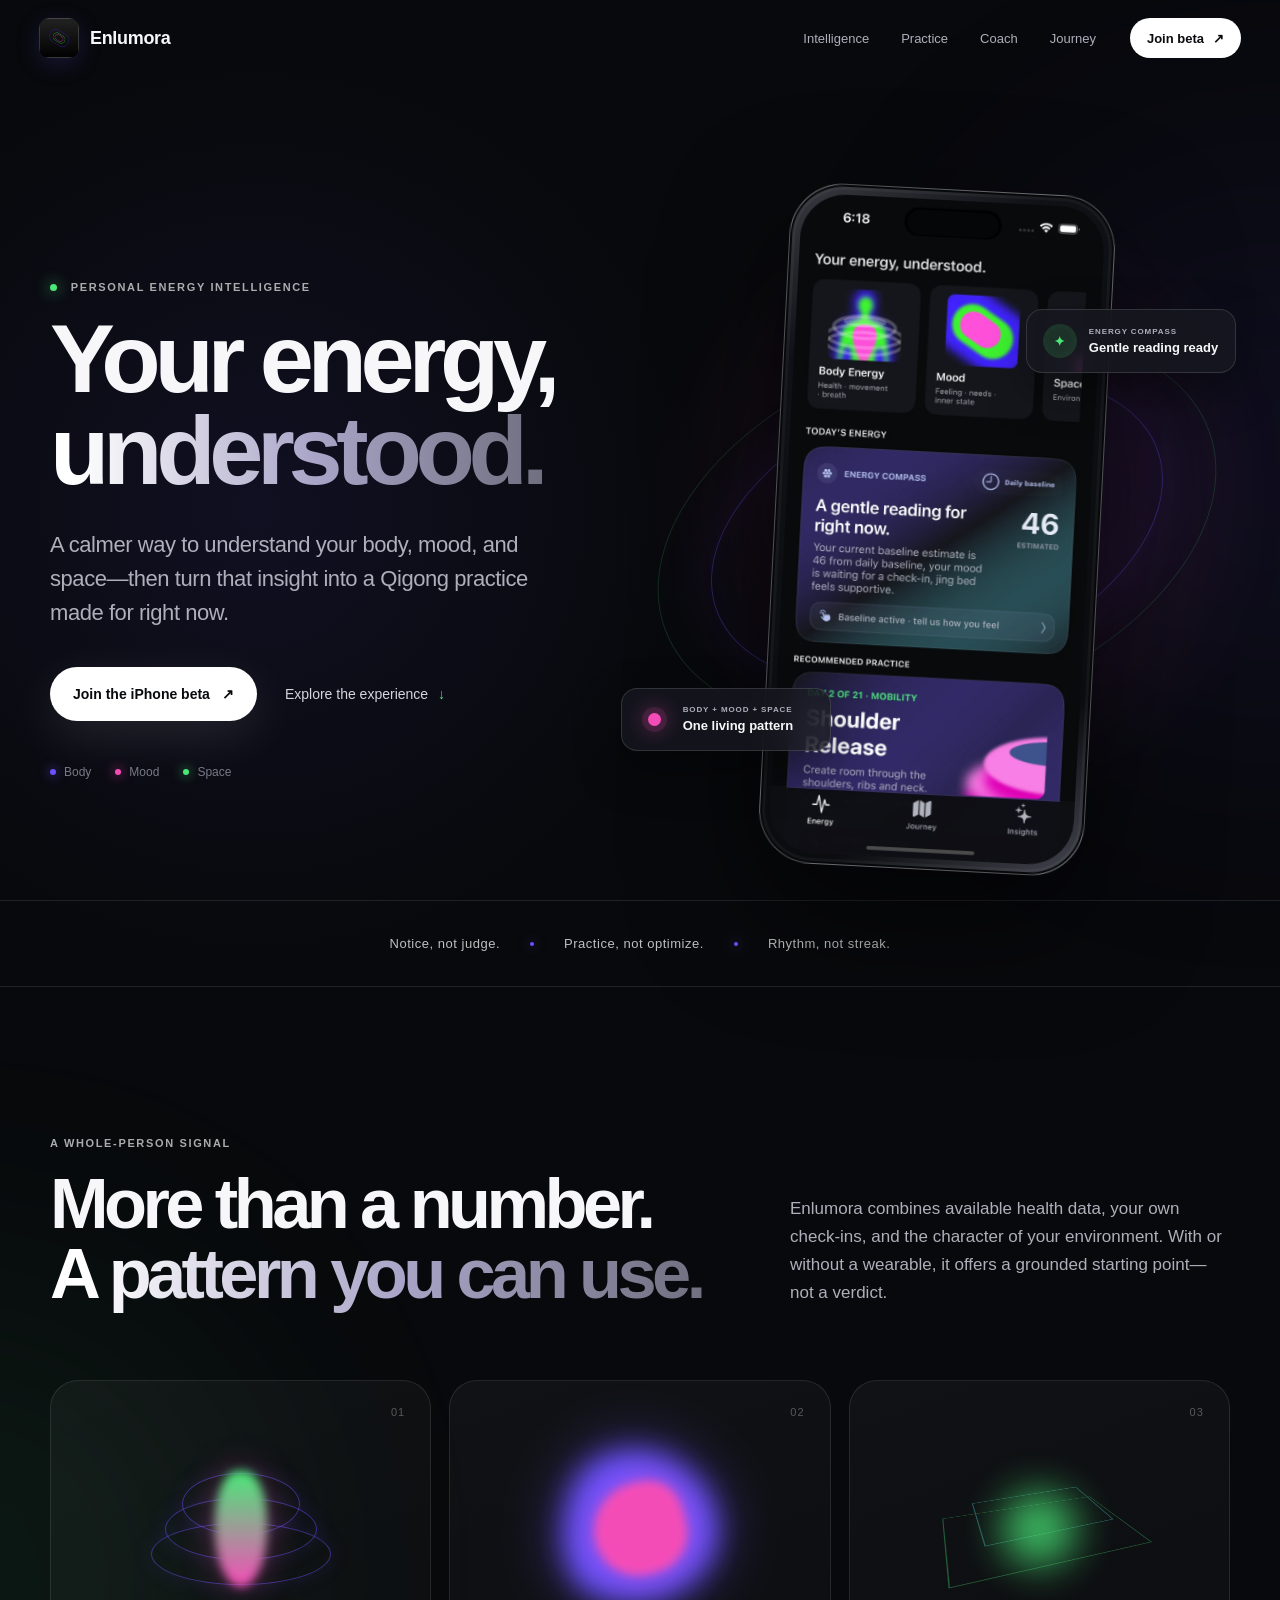
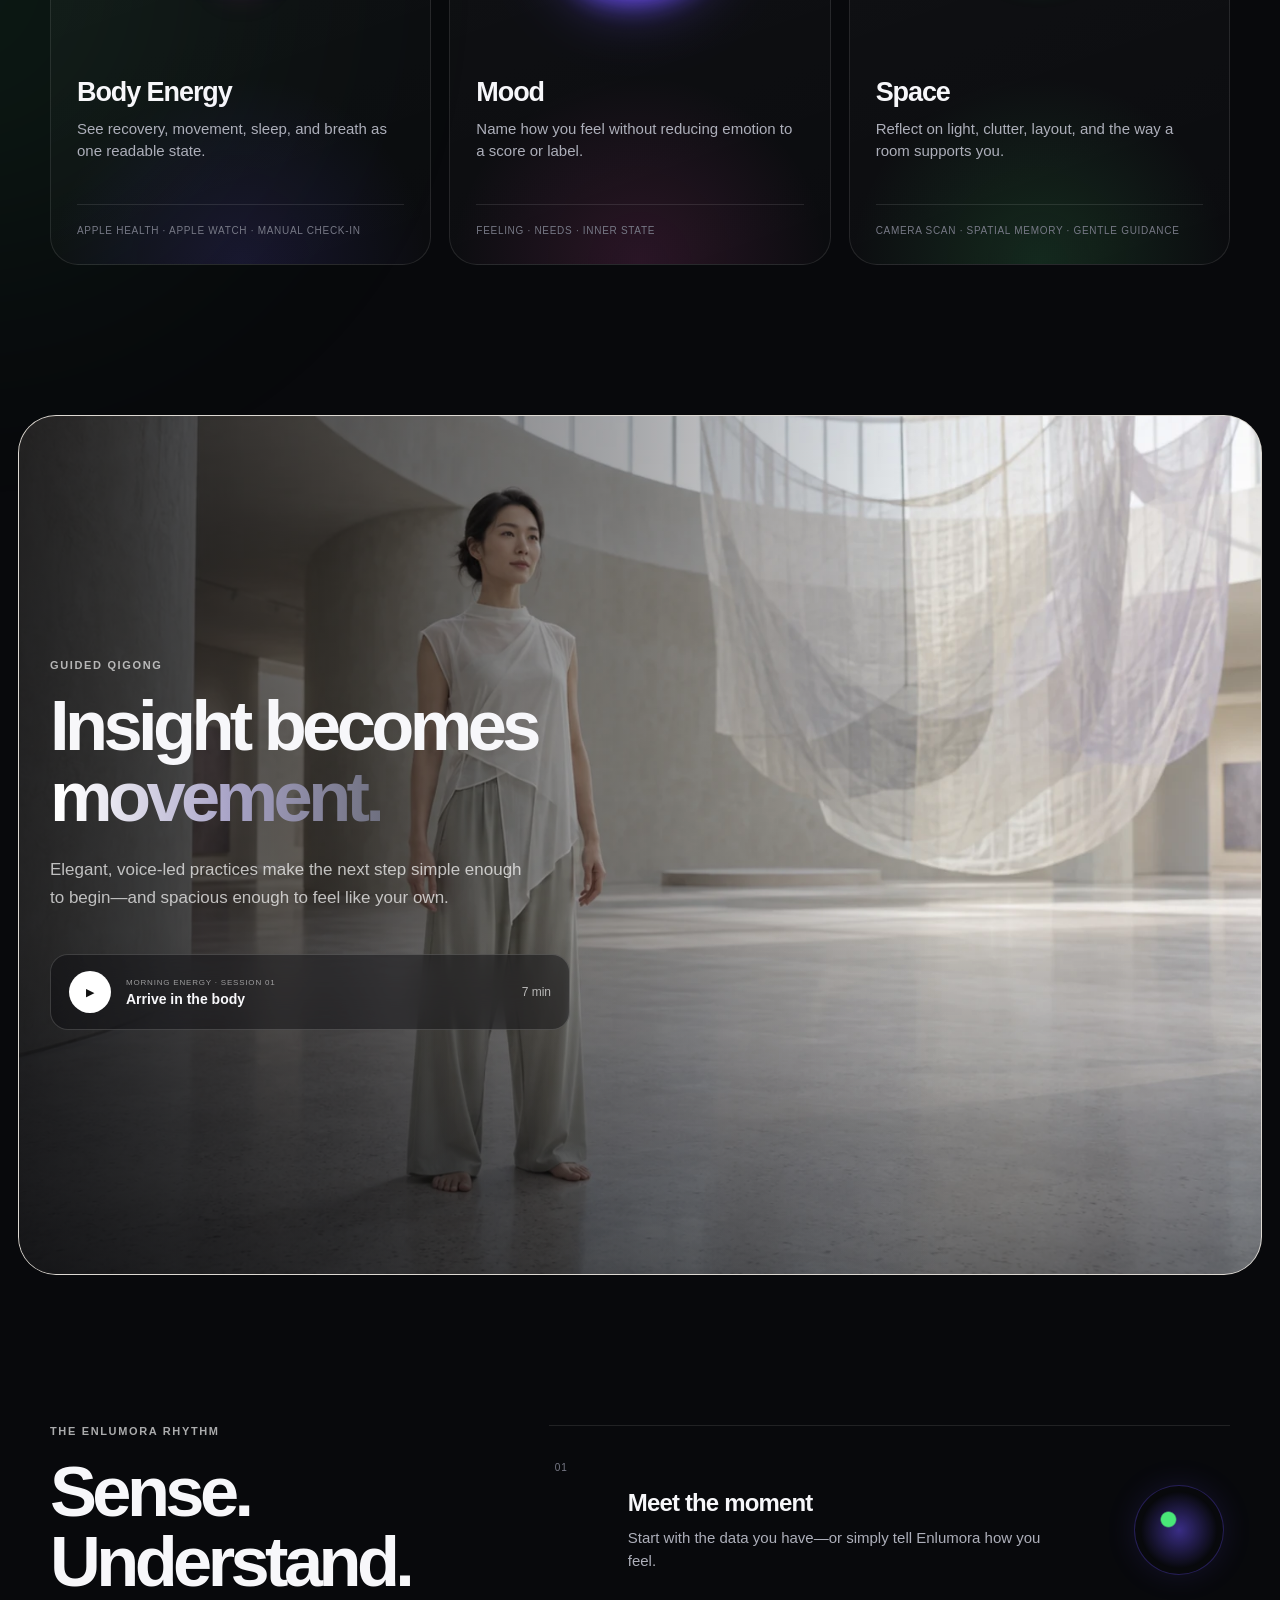
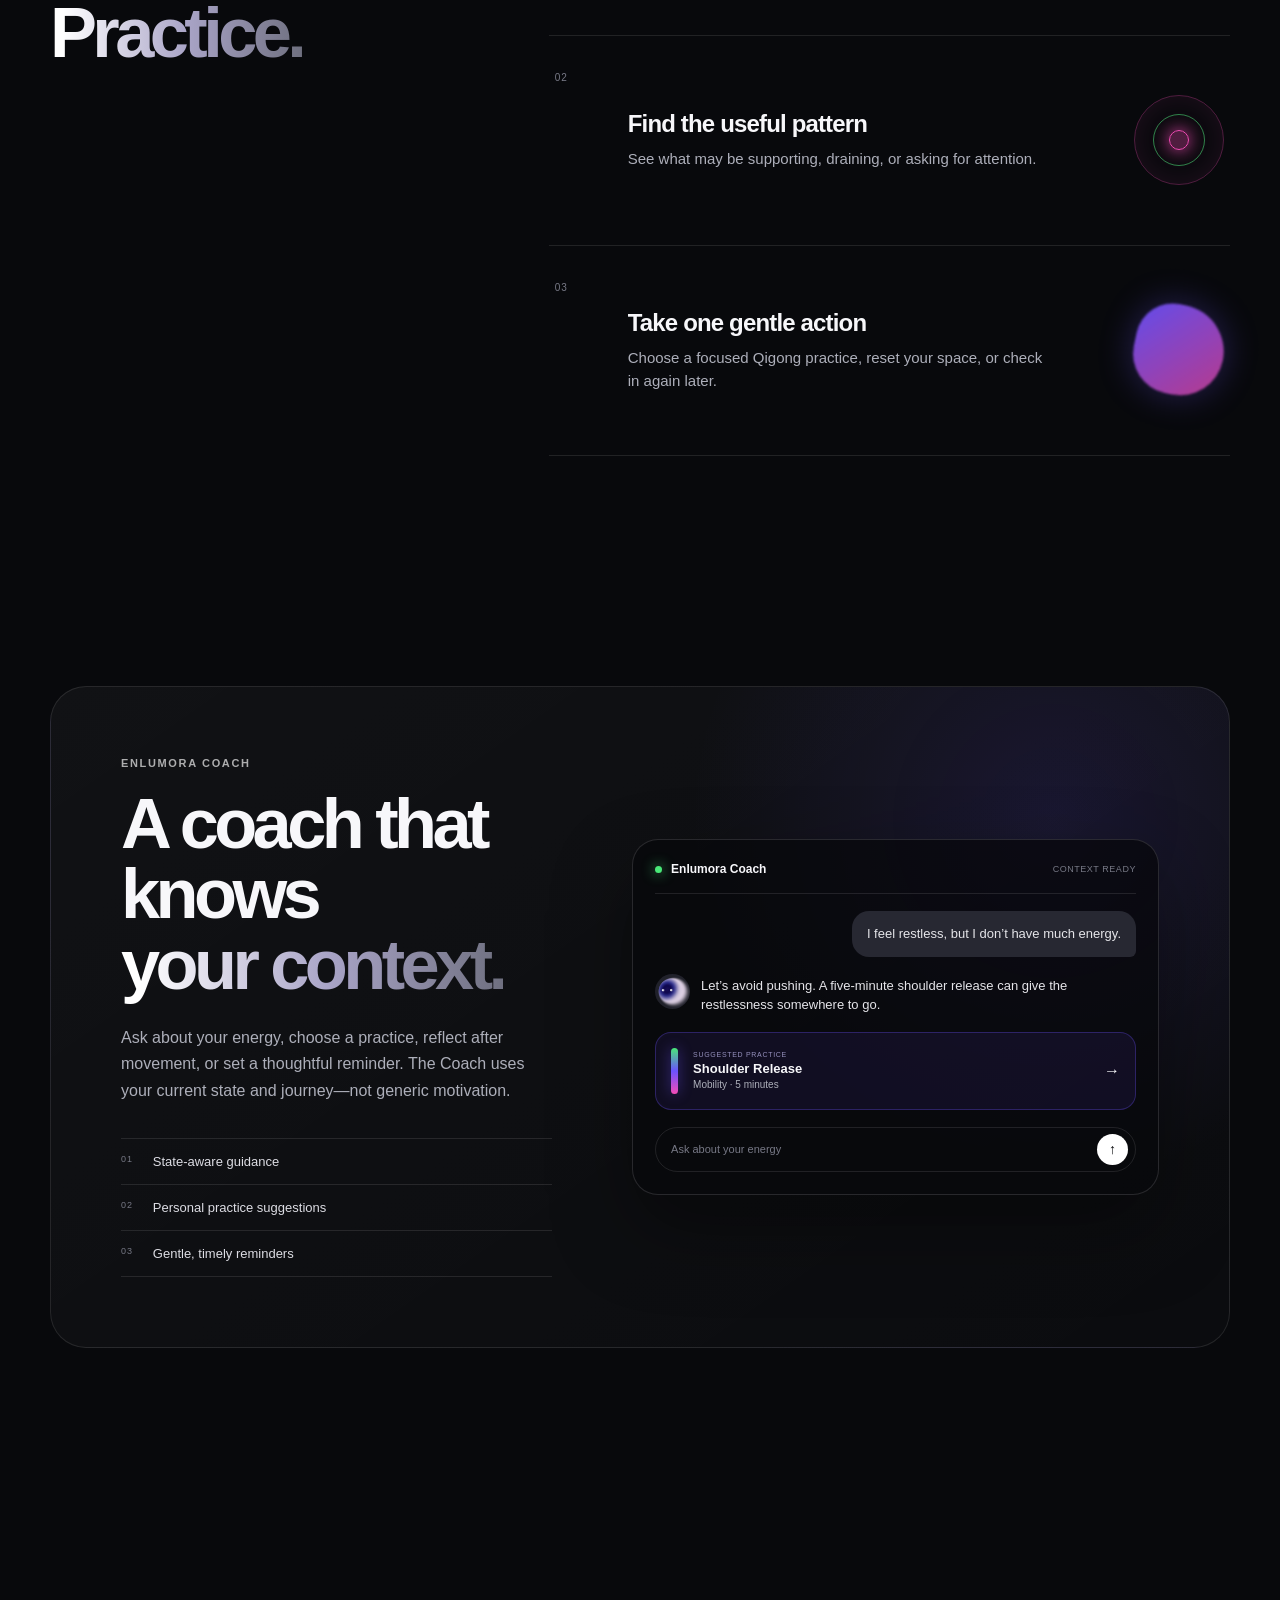
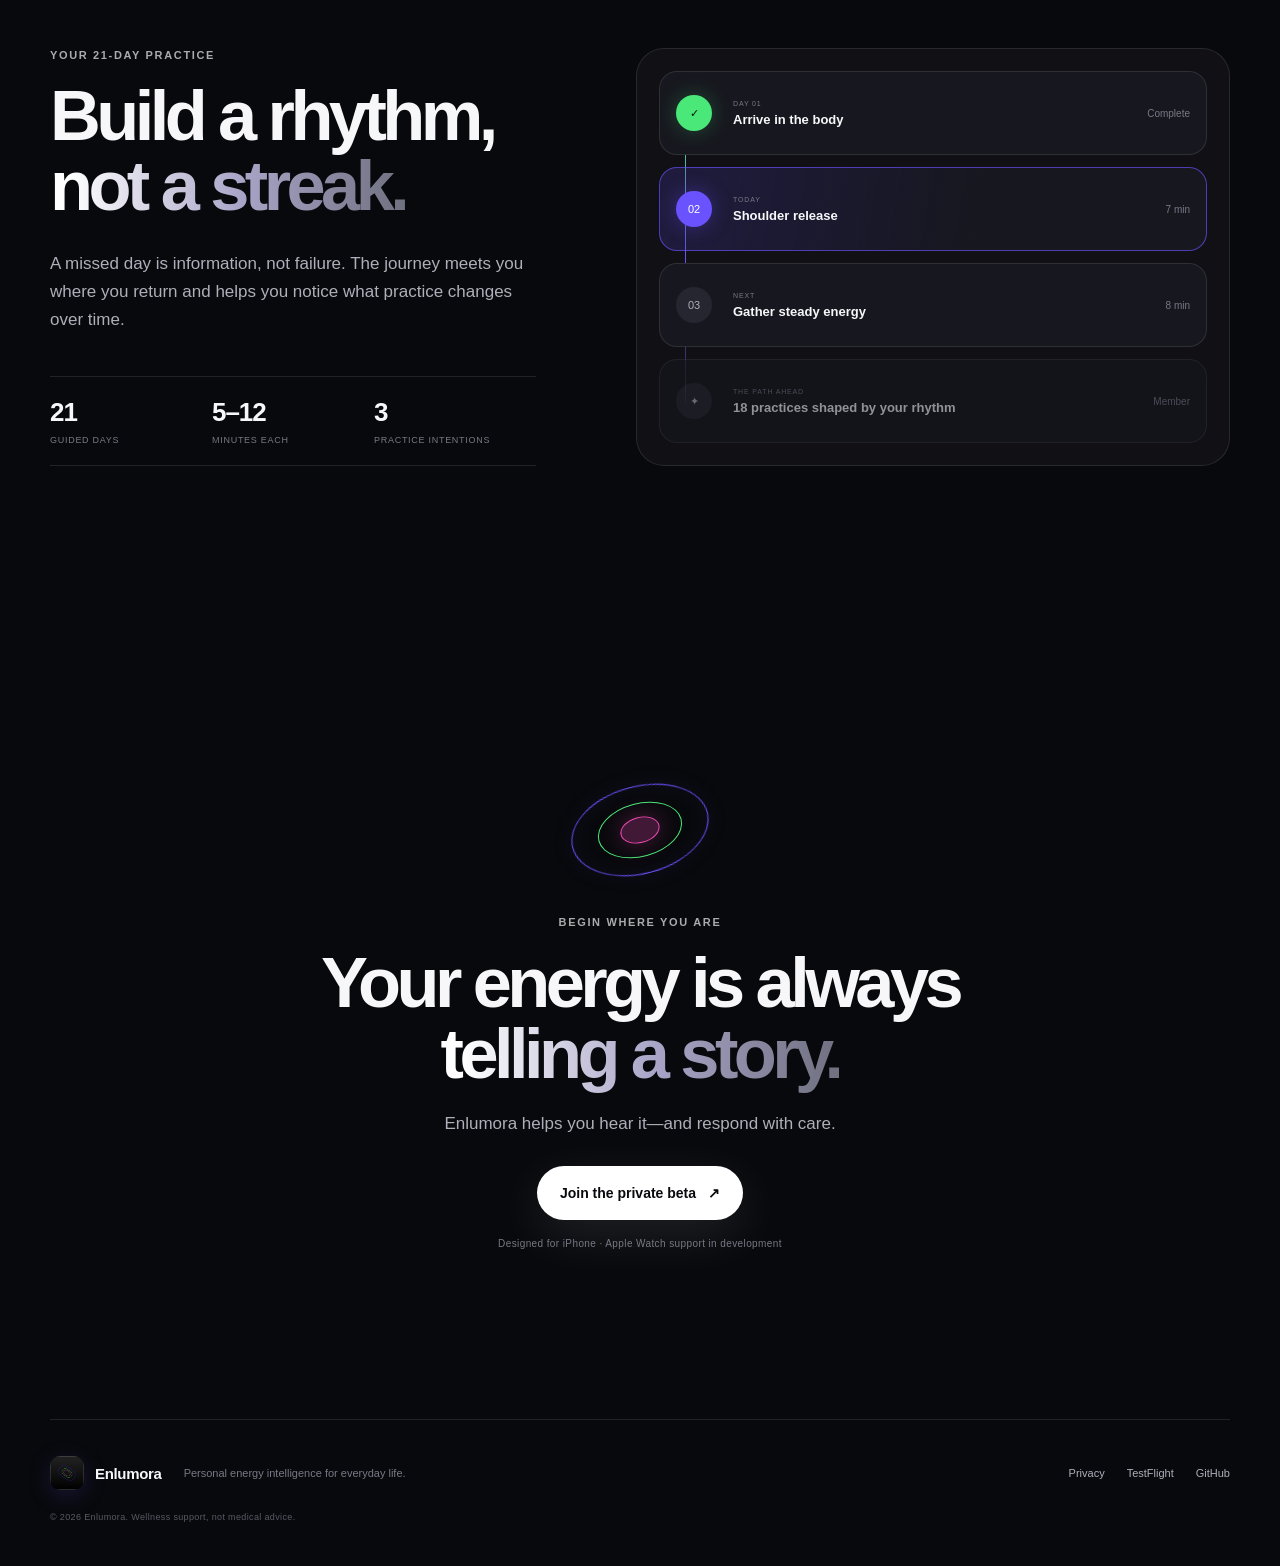
==== index.html @ c50a44a4 "Launch Enlumora product website" ====
<!doctype html>
<html lang="en">
<head>
  <meta charset="utf-8">
  <meta name="viewport" content="width=device-width, initial-scale=1">
  <title>Enlumora — Your energy, understood.</title>
  <meta name="description" content="Enlumora brings body, mood, space, and Qigong practice into one personal energy intelligence system.">
  <meta name="theme-color" content="#08090c">
  <meta property="og:type" content="website">
  <meta property="og:title" content="Enlumora — Your energy, understood.">
  <meta property="og:description" content="Understand your patterns. Choose a gentle next step. Build a practice that fits your real life.">
  <meta property="og:url" content="https://enlumra.site/">
  <meta property="og:image" content="https://enlumra.site/assets/qigong-morning.webp">
  <meta name="twitter:card" content="summary_large_image">
  <link rel="canonical" href="https://enlumra.site/">
  <link rel="icon" href="assets/app-icon.webp">
  <link rel="stylesheet" href="styles.css">
</head>
<body>
  <div class="page-glow page-glow--violet" aria-hidden="true"></div>
  <div class="page-glow page-glow--green" aria-hidden="true"></div>

  <header class="site-header" data-header>
    <a class="brand" href="#top" aria-label="Enlumora home">
      <img src="assets/app-icon.webp" alt="" width="40" height="40">
      <span>Enlumora</span>
    </a>
    <nav class="desktop-nav" aria-label="Main navigation">
      <a href="#intelligence">Intelligence</a>
      <a href="#practice">Practice</a>
      <a href="#coach">Coach</a>
      <a href="#journey">Journey</a>
    </nav>
    <a class="nav-cta" href="https://testflight.apple.com/join/pq1HumvR" target="_blank" rel="noreferrer">Join beta <span>↗</span></a>
    <button class="menu-button" type="button" aria-label="Open menu" aria-expanded="false" data-menu-button>
      <span></span><span></span>
    </button>
    <div class="mobile-menu" data-mobile-menu>
      <a href="#intelligence">Intelligence</a>
      <a href="#practice">Practice</a>
      <a href="#coach">Coach</a>
      <a href="#journey">Journey</a>
      <a href="https://testflight.apple.com/join/pq1HumvR" target="_blank" rel="noreferrer">Join the beta ↗</a>
    </div>
  </header>

  <main id="top">
    <section class="hero shell">
      <div class="hero-copy reveal">
        <p class="eyebrow"><span class="eyebrow-dot"></span> Personal energy intelligence</p>
        <h1>Your energy,<br><span>understood.</span></h1>
        <p class="hero-lede">A calmer way to understand your body, mood, and space—then turn that insight into a Qigong practice made for right now.</p>
        <div class="hero-actions">
          <a class="button button--primary" href="https://testflight.apple.com/join/pq1HumvR" target="_blank" rel="noreferrer">Join the iPhone beta <span>↗</span></a>
          <a class="text-link" href="#intelligence">Explore the experience <span>↓</span></a>
        </div>
        <div class="signal-row" aria-label="Three energy signals">
          <span><i class="signal-dot signal-dot--purple"></i>Body</span>
          <span><i class="signal-dot signal-dot--pink"></i>Mood</span>
          <span><i class="signal-dot signal-dot--green"></i>Space</span>
        </div>
      </div>

      <div class="hero-visual reveal reveal--delay" aria-label="Enlumora app preview">
        <div class="energy-orbit energy-orbit--one"></div>
        <div class="energy-orbit energy-orbit--two"></div>
        <div class="phone">
          <div class="phone-frame">
            <div class="phone-speaker"></div>
            <img src="assets/enlumora-app-home.webp" alt="Enlumora energy home screen" width="720" height="1561">
          </div>
        </div>
        <div class="floating-chip floating-chip--top">
          <span class="chip-icon">✦</span>
          <span><small>ENERGY COMPASS</small>Gentle reading ready</span>
        </div>
        <div class="floating-chip floating-chip--bottom">
          <span class="chip-pulse"></span>
          <span><small>BODY + MOOD + SPACE</small>One living pattern</span>
        </div>
      </div>
    </section>

    <section class="principle-strip" aria-label="Enlumora principle">
      <p>Notice, not judge.</p><i></i><p>Practice, not optimize.</p><i></i><p>Rhythm, not streak.</p>
    </section>

    <section class="section shell" id="intelligence">
      <div class="section-heading reveal">
        <p class="eyebrow">A whole-person signal</p>
        <h2>More than a number.<br><span>A pattern you can use.</span></h2>
        <p>Enlumora combines available health data, your own check-ins, and the character of your environment. With or without a wearable, it offers a grounded starting point—not a verdict.</p>
      </div>

      <div class="signal-grid">
        <article class="signal-card signal-card--purple reveal">
          <div class="signal-art signal-art--body" aria-hidden="true"><i></i><i></i><i></i><b></b></div>
          <div class="card-number">01</div>
          <h3>Body Energy</h3>
          <p>See recovery, movement, sleep, and breath as one readable state.</p>
          <span class="card-meta">Apple Health · Apple Watch · Manual check-in</span>
        </article>
        <article class="signal-card signal-card--pink reveal reveal--delay-small">
          <div class="signal-art signal-art--mood" aria-hidden="true"><i></i><b></b></div>
          <div class="card-number">02</div>
          <h3>Mood</h3>
          <p>Name how you feel without reducing emotion to a score or label.</p>
          <span class="card-meta">Feeling · Needs · Inner state</span>
        </article>
        <article class="signal-card signal-card--green reveal reveal--delay">
          <div class="signal-art signal-art--space" aria-hidden="true"><i></i><i></i><b></b></div>
          <div class="card-number">03</div>
          <h3>Space</h3>
          <p>Reflect on light, clutter, layout, and the way a room supports you.</p>
          <span class="card-meta">Camera scan · Spatial memory · Gentle guidance</span>
        </article>
      </div>
    </section>

    <section class="practice-section" id="practice">
      <div class="practice-media">
        <video autoplay muted loop playsinline poster="assets/qigong-morning.webp" aria-label="Morning Qigong practice preview">
          <source src="assets/morning-qigong.mp4" type="video/mp4">
        </video>
        <div class="practice-overlay"></div>
        <div class="practice-caption shell reveal">
          <p class="eyebrow">Guided Qigong</p>
          <h2>Insight becomes<br><span>movement.</span></h2>
          <p>Elegant, voice-led practices make the next step simple enough to begin—and spacious enough to feel like your own.</p>
          <div class="practice-controls" aria-hidden="true">
            <span class="play-icon">▶</span>
            <div><small>MORNING ENERGY · SESSION 01</small><strong>Arrive in the body</strong></div>
            <span class="duration">7 min</span>
          </div>
        </div>
      </div>
    </section>

    <section class="section shell method-section">
      <div class="section-heading section-heading--compact reveal">
        <p class="eyebrow">The Enlumora rhythm</p>
        <h2>Sense. Understand.<br><span>Practice.</span></h2>
      </div>
      <div class="method-list">
        <article class="method-row reveal">
          <span class="method-index">01</span>
          <div><h3>Meet the moment</h3><p>Start with the data you have—or simply tell Enlumora how you feel.</p></div>
          <div class="method-symbol method-symbol--sense" aria-hidden="true"></div>
        </article>
        <article class="method-row reveal">
          <span class="method-index">02</span>
          <div><h3>Find the useful pattern</h3><p>See what may be supporting, draining, or asking for attention.</p></div>
          <div class="method-symbol method-symbol--understand" aria-hidden="true"></div>
        </article>
        <article class="method-row reveal">
          <span class="method-index">03</span>
          <div><h3>Take one gentle action</h3><p>Choose a focused Qigong practice, reset your space, or check in again later.</p></div>
          <div class="method-symbol method-symbol--practice" aria-hidden="true"></div>
        </article>
      </div>
    </section>

    <section class="coach-section shell" id="coach">
      <div class="coach-panel reveal">
        <div class="coach-copy">
          <p class="eyebrow">Enlumora Coach</p>
          <h2>A coach that knows<br><span>your context.</span></h2>
          <p>Ask about your energy, choose a practice, reflect after movement, or set a thoughtful reminder. The Coach uses your current state and journey—not generic motivation.</p>
          <ul class="coach-features">
            <li><span>01</span> State-aware guidance</li>
            <li><span>02</span> Personal practice suggestions</li>
            <li><span>03</span> Gentle, timely reminders</li>
          </ul>
        </div>
        <div class="coach-demo" aria-label="Enlumora Coach conversation preview">
          <div class="coach-status"><span></span> Enlumora Coach <small>Context ready</small></div>
          <div class="message message--user">I feel restless, but I don’t have much energy.</div>
          <div class="message message--coach">
            <img src="assets/coach.webp" alt="" width="42" height="42">
            <p>Let’s avoid pushing. A five-minute shoulder release can give the restlessness somewhere to go.</p>
          </div>
          <div class="suggestion-card">
            <span class="suggestion-mark"></span>
            <div><small>SUGGESTED PRACTICE</small><strong>Shoulder Release</strong><p>Mobility · 5 minutes</p></div>
            <span>→</span>
          </div>
          <div class="coach-input">Ask about your energy <span>↑</span></div>
        </div>
      </div>
    </section>

    <section class="section shell" id="journey">
      <div class="journey-grid">
        <div class="journey-copy reveal">
          <p class="eyebrow">Your 21-day practice</p>
          <h2>Build a rhythm,<br><span>not a streak.</span></h2>
          <p>A missed day is information, not failure. The journey meets you where you return and helps you notice what practice changes over time.</p>
          <div class="journey-stats">
            <div><strong>21</strong><span>guided days</span></div>
            <div><strong>5–12</strong><span>minutes each</span></div>
            <div><strong>3</strong><span>practice intentions</span></div>
          </div>
        </div>
        <div class="journey-path reveal reveal--delay">
          <div class="path-line"></div>
          <div class="path-item path-item--done"><span>✓</span><div><small>DAY 01</small><strong>Arrive in the body</strong></div><em>Complete</em></div>
          <div class="path-item path-item--current"><span>02</span><div><small>TODAY</small><strong>Shoulder release</strong></div><em>7 min</em></div>
          <div class="path-item"><span>03</span><div><small>NEXT</small><strong>Gather steady energy</strong></div><em>8 min</em></div>
          <div class="path-item path-item--locked"><span>✦</span><div><small>THE PATH AHEAD</small><strong>18 practices shaped by your rhythm</strong></div><em>Member</em></div>
        </div>
      </div>
    </section>

    <section class="final-cta shell reveal">
      <div class="final-mark" aria-hidden="true"><i></i><i></i><i></i></div>
      <p class="eyebrow">Begin where you are</p>
      <h2>Your energy is always<br><span>telling a story.</span></h2>
      <p>Enlumora helps you hear it—and respond with care.</p>
      <a class="button button--primary" href="https://testflight.apple.com/join/pq1HumvR" target="_blank" rel="noreferrer">Join the private beta <span>↗</span></a>
      <small>Designed for iPhone · Apple Watch support in development</small>
    </section>
  </main>

  <footer class="site-footer shell">
    <a class="brand brand--footer" href="#top"><img src="assets/app-icon.webp" alt="" width="34" height="34"><span>Enlumora</span></a>
    <p>Personal energy intelligence for everyday life.</p>
    <div class="footer-links">
      <a href="privacy.html">Privacy</a>
      <a href="https://testflight.apple.com/join/pq1HumvR" target="_blank" rel="noreferrer">TestFlight</a>
      <a href="https://github.com/artjing/enlumora-site" target="_blank" rel="noreferrer">GitHub</a>
    </div>
    <small>© <span data-year></span> Enlumora. Wellness support, not medical advice.</small>
  </footer>

  <script src="script.js"></script>
</body>
</html>
---- styles.css ----
:root {
  color-scheme: dark;
  --bg: #08090c;
  --surface: #15161c;
  --surface-2: #1d1e26;
  --text: #f7f7fa;
  --muted: #adafba;
  --subtle: #777986;
  --line: rgba(255, 255, 255, .1);
  --purple: #6b52ff;
  --green: #49e878;
  --pink: #f44cb7;
  --cyan: #5ddeea;
  --gold: #d7c187;
  --shell: min(1180px, calc(100vw - 48px));
}

* { box-sizing: border-box; }

html { scroll-behavior: smooth; overflow-x: hidden; }

body {
  margin: 0;
  overflow-x: hidden;
  color: var(--text);
  background:
    radial-gradient(circle at 20% 8%, rgba(107, 82, 255, .09), transparent 28rem),
    var(--bg);
  font-family: Inter, ui-sans-serif, -apple-system, BlinkMacSystemFont, "SF Pro Display", "Segoe UI", sans-serif;
  -webkit-font-smoothing: antialiased;
}

a { color: inherit; text-decoration: none; }
img, video { display: block; max-width: 100%; }
button { font: inherit; }
.shell { width: var(--shell); margin-inline: auto; }

.page-glow {
  position: fixed;
  z-index: -1;
  width: 34rem;
  height: 34rem;
  border-radius: 50%;
  filter: blur(140px);
  opacity: .09;
  pointer-events: none;
}

.page-glow--violet { top: 20vh; right: -17rem; background: var(--purple); }
.page-glow--green { top: 145vh; left: -20rem; background: var(--green); }

.site-header {
  position: fixed;
  z-index: 100;
  top: 0;
  left: 50%;
  width: min(1240px, calc(100vw - 32px));
  height: 76px;
  padding: 0 18px;
  display: flex;
  align-items: center;
  justify-content: space-between;
  transform: translateX(-50%);
  border: 1px solid transparent;
  border-radius: 22px;
  transition: background .3s, border-color .3s, top .3s, backdrop-filter .3s;
}

.site-header.is-scrolled {
  top: 12px;
  background: rgba(13, 14, 18, .72);
  border-color: var(--line);
  backdrop-filter: blur(22px) saturate(150%);
}

.brand { display: inline-flex; align-items: center; gap: 11px; font-weight: 650; letter-spacing: -.02em; }
.brand img { border-radius: 10px; box-shadow: 0 6px 25px rgba(107, 82, 255, .18); }
.brand span { font-size: 18px; }

.desktop-nav { display: flex; align-items: center; gap: 32px; margin-left: auto; margin-right: 34px; }
.desktop-nav a { color: var(--muted); font-size: 13px; transition: color .2s; }
.desktop-nav a:hover { color: white; }

.nav-cta {
  height: 40px;
  padding: 0 17px;
  display: inline-flex;
  align-items: center;
  gap: 9px;
  border-radius: 999px;
  color: #0b0c0f;
  background: #fff;
  font-size: 13px;
  font-weight: 650;
}
.nav-cta span, .button span { transition: transform .2s; }
.nav-cta:hover span, .button:hover span { transform: translate(2px, -2px); }

.menu-button, .mobile-menu { display: none; }

.hero {
  min-height: 900px;
  padding-top: 160px;
  display: grid;
  grid-template-columns: minmax(0, .95fr) minmax(420px, 1.05fr);
  align-items: center;
  gap: 64px;
}

.eyebrow {
  margin: 0 0 20px;
  color: rgba(255,255,255,.66);
  font-size: 11px;
  font-weight: 700;
  letter-spacing: .15em;
  text-transform: uppercase;
}

.eyebrow-dot {
  width: 7px;
  height: 7px;
  margin-right: 9px;
  display: inline-block;
  border-radius: 50%;
  background: var(--green);
  box-shadow: 0 0 15px var(--green);
}

.hero h1, .section-heading h2, .practice-caption h2, .coach-copy h2, .journey-copy h2, .final-cta h2 {
  margin: 0;
  max-width: 850px;
  font-size: clamp(54px, 7.6vw, 104px);
  font-weight: 560;
  line-height: .94;
  letter-spacing: -.065em;
}

.hero h1 span, .section-heading h2 span, .practice-caption h2 span, .coach-copy h2 span, .journey-copy h2 span, .final-cta h2 span {
  color: transparent;
  background: linear-gradient(90deg, #fff 5%, #a9a4c7 54%, #6f7080);
  background-clip: text;
  -webkit-background-clip: text;
}

.hero-lede {
  max-width: 575px;
  margin: 32px 0 0;
  color: var(--muted);
  font-size: clamp(18px, 1.8vw, 22px);
  line-height: 1.55;
  letter-spacing: -.02em;
}

.hero-actions { display: flex; align-items: center; gap: 28px; margin-top: 36px; }
.button { min-height: 54px; padding: 0 23px; display: inline-flex; align-items: center; justify-content: center; gap: 12px; border-radius: 999px; font-size: 14px; font-weight: 700; }
.button--primary { color: #090a0d; background: #fff; box-shadow: 0 15px 50px rgba(255,255,255,.1); }
.button--primary:hover { background: #e8e8ec; }
.text-link { display: inline-flex; gap: 10px; color: #d5d5dc; font-size: 14px; }
.text-link span { color: var(--green); }

.signal-row { display: flex; gap: 24px; margin-top: 44px; color: var(--subtle); font-size: 12px; }
.signal-row span { display: flex; align-items: center; gap: 8px; }
.signal-dot { width: 6px; height: 6px; display: inline-block; border-radius: 50%; }
.signal-dot--purple { background: var(--purple); box-shadow: 0 0 12px var(--purple); }
.signal-dot--pink { background: var(--pink); box-shadow: 0 0 12px var(--pink); }
.signal-dot--green { background: var(--green); box-shadow: 0 0 12px var(--green); }

.hero-visual { position: relative; min-height: 690px; display: grid; place-items: center; }
.hero-visual::before {
  content: "";
  position: absolute;
  inset: 8% -5%;
  background: radial-gradient(circle at 55% 45%, rgba(107,82,255,.24), rgba(244,76,183,.07) 32%, transparent 65%);
  filter: blur(20px);
}

.phone { position: relative; z-index: 3; width: 326px; transform: rotate(3deg); filter: drop-shadow(0 45px 60px rgba(0,0,0,.6)); }
.phone-frame { position: relative; padding: 10px; overflow: hidden; border: 1px solid rgba(255,255,255,.28); border-radius: 54px; background: linear-gradient(145deg, #3a3b42, #101116 20%, #0b0c0f 80%, #444650); box-shadow: inset 0 0 0 2px #07080a, inset 0 0 0 5px rgba(255,255,255,.04); }
.phone-frame img { width: 100%; height: auto; border-radius: 45px; }
.phone-speaker { position: absolute; z-index: 2; top: 21px; left: 50%; width: 92px; height: 25px; transform: translateX(-50%); border-radius: 20px; background: #050608; }

.energy-orbit { position: absolute; z-index: 1; border: 1px solid; border-radius: 50%; transform: rotate(-20deg); animation: orbit-drift 8s ease-in-out infinite alternate; }
.energy-orbit--one { width: 470px; height: 280px; border-color: rgba(107,82,255,.35); box-shadow: 0 0 60px rgba(107,82,255,.09), inset 0 0 70px rgba(107,82,255,.05); }
.energy-orbit--two { width: 580px; height: 360px; border-color: rgba(73,232,120,.15); animation-delay: -2s; }
@keyframes orbit-drift { to { transform: rotate(-14deg) scale(1.03); } }

.floating-chip {
  position: absolute;
  z-index: 5;
  min-width: 210px;
  padding: 14px 16px;
  display: flex;
  align-items: center;
  gap: 12px;
  border: 1px solid rgba(255,255,255,.13);
  border-radius: 16px;
  background: rgba(24,25,32,.78);
  box-shadow: 0 18px 45px rgba(0,0,0,.34);
  backdrop-filter: blur(18px);
  font-size: 13px;
  font-weight: 600;
}
.floating-chip small { display: block; margin-bottom: 4px; color: var(--muted); font-size: 8px; letter-spacing: .11em; }
.floating-chip--top { top: 18%; right: -1%; }
.floating-chip--bottom { bottom: 18%; left: -4%; }
.chip-icon { width: 34px; height: 34px; display: grid; place-items: center; flex: 0 0 auto; border-radius: 50%; color: var(--green); background: rgba(73,232,120,.11); box-shadow: inset 0 0 18px rgba(73,232,120,.08); }
.chip-pulse { width: 13px; height: 13px; margin: 10px; flex: 0 0 auto; border-radius: 50%; background: var(--pink); box-shadow: 0 0 0 6px rgba(244,76,183,.12), 0 0 22px var(--pink); }

.principle-strip { min-height: 82px; padding: 22px 32px; display: flex; align-items: center; justify-content: center; gap: 30px; border-block: 1px solid var(--line); color: rgba(255,255,255,.74); font-size: 13px; letter-spacing: .04em; }
.principle-strip i { width: 4px; height: 4px; border-radius: 50%; background: var(--purple); box-shadow: 0 0 12px var(--purple); }

.section { padding-block: 150px; }
.section-heading { display: grid; grid-template-columns: 1.2fr .8fr; column-gap: 80px; align-items: end; margin-bottom: 70px; }
.section-heading .eyebrow { grid-column: 1 / -1; }
.section-heading h2, .practice-caption h2, .coach-copy h2, .journey-copy h2, .final-cta h2 { font-size: clamp(44px, 5.5vw, 76px); line-height: 1; }
.section-heading > p:last-child { margin: 0 0 3px; color: var(--muted); font-size: 17px; line-height: 1.65; }

.signal-grid { display: grid; grid-template-columns: repeat(3, 1fr); gap: 18px; }
.signal-card { position: relative; min-height: 485px; padding: 26px; overflow: hidden; display: flex; flex-direction: column; border: 1px solid var(--line); border-radius: 28px; background: linear-gradient(160deg, rgba(255,255,255,.04), rgba(255,255,255,.015)); }
.signal-card::after { content: ""; position: absolute; inset: auto 0 0; height: 45%; opacity: .13; pointer-events: none; }
.signal-card--purple::after { background: radial-gradient(circle at 50% 100%, var(--purple), transparent 65%); }
.signal-card--pink::after { background: radial-gradient(circle at 50% 100%, var(--pink), transparent 65%); }
.signal-card--green::after { background: radial-gradient(circle at 50% 100%, var(--green), transparent 65%); }
.card-number { position: absolute; top: 25px; right: 25px; color: rgba(255,255,255,.3); font-size: 11px; letter-spacing: .1em; }
.signal-card h3 { margin: auto 0 10px; font-size: 27px; letter-spacing: -.04em; }
.signal-card p { position: relative; z-index: 2; min-height: 64px; margin: 0 0 22px; color: var(--muted); font-size: 15px; line-height: 1.5; }
.card-meta { position: relative; z-index: 2; padding-top: 18px; border-top: 1px solid var(--line); color: var(--subtle); font-size: 10px; line-height: 1.5; text-transform: uppercase; letter-spacing: .07em; }
.signal-art { position: relative; height: 245px; display: grid; place-items: center; }
.signal-art i, .signal-art b { position: absolute; display: block; }
.signal-art--body i { width: 150px; height: 62px; border: 1px solid rgba(107,82,255,.48); border-radius: 50%; box-shadow: 0 0 22px rgba(107,82,255,.12); transform: translateY(calc((var(--i, 0)) * 25px)); }
.signal-art--body i:nth-child(1) { --i: -1; width: 118px; }
.signal-art--body i:nth-child(2) { --i: 0; width: 152px; }
.signal-art--body i:nth-child(3) { --i: 1; width: 180px; }
.signal-art--body b { width: 52px; height: 116px; border-radius: 50% 50% 58% 58%; background: linear-gradient(var(--green), var(--pink)); filter: blur(5px); box-shadow: 0 0 35px rgba(244,76,183,.35); }
.signal-art--mood i { width: 155px; height: 155px; border-radius: 46% 54% 62% 38% / 41% 46% 54% 59%; background: var(--purple); filter: blur(14px); transform: rotate(22deg); box-shadow: 0 0 55px rgba(107,82,255,.5); }
.signal-art--mood b { width: 92px; height: 92px; border-radius: 58% 42% 48% 52%; background: var(--pink); filter: blur(5px); transform: rotate(-15deg); box-shadow: 0 0 30px rgba(244,76,183,.5); }
.signal-art--space i:first-child { width: 180px; height: 115px; border: 1px solid rgba(73,232,120,.36); transform: perspective(260px) rotateX(60deg) rotateZ(-20deg); }
.signal-art--space i:nth-child(2) { width: 122px; height: 78px; border: 1px solid rgba(93,222,234,.36); transform: translateY(-18px) perspective(260px) rotateX(60deg) rotateZ(-20deg); }
.signal-art--space b { width: 74px; height: 74px; border-radius: 50%; background: var(--green); filter: blur(20px); opacity: .8; }

.practice-section { padding: 0 18px; }
.practice-media { position: relative; width: 100%; height: min(80vw, 860px); min-height: 650px; overflow: hidden; border: 1px solid var(--line); border-radius: 38px; background: #d9d5ce; }
.practice-media video { width: 100%; height: 100%; object-fit: cover; }
.practice-overlay { position: absolute; inset: 0; background: linear-gradient(90deg, rgba(8,9,12,.82) 0%, rgba(8,9,12,.35) 48%, transparent 75%), linear-gradient(0deg, rgba(8,9,12,.55), transparent 40%); }
.practice-caption { position: absolute; inset: 0; display: flex; flex-direction: column; justify-content: center; align-items: flex-start; }
.practice-caption > p:not(.eyebrow) { max-width: 480px; margin: 24px 0 0; color: rgba(255,255,255,.7); font-size: 17px; line-height: 1.65; }
.practice-controls { width: min(520px, 100%); margin-top: 42px; padding: 16px 18px; display: flex; align-items: center; gap: 15px; border: 1px solid rgba(255,255,255,.16); border-radius: 18px; background: rgba(8,9,12,.42); backdrop-filter: blur(16px); }
.play-icon { width: 42px; height: 42px; display: grid; place-items: center; border-radius: 50%; color: #111; background: #fff; font-size: 11px; }
.practice-controls div { display: grid; gap: 4px; }
.practice-controls small { color: rgba(255,255,255,.55); font-size: 8px; letter-spacing: .1em; }
.practice-controls strong { font-size: 14px; }
.duration { margin-left: auto; color: rgba(255,255,255,.66); font-size: 12px; }

.method-section { display: grid; grid-template-columns: .75fr 1.25fr; gap: 90px; }
.section-heading--compact { display: block; margin: 0; position: sticky; top: 130px; align-self: start; }
.section-heading--compact .eyebrow { margin-bottom: 20px; }
.method-list { border-top: 1px solid var(--line); }
.method-row { position: relative; min-height: 210px; padding: 36px 6px; display: grid; grid-template-columns: 55px 1fr 116px; gap: 18px; align-items: center; border-bottom: 1px solid var(--line); }
.method-index { align-self: start; color: var(--subtle); font-size: 10px; letter-spacing: .1em; }
.method-row h3 { margin: 0 0 9px; font-size: 24px; letter-spacing: -.035em; }
.method-row p { max-width: 420px; margin: 0; color: var(--muted); font-size: 15px; line-height: 1.55; }
.method-symbol { position: relative; width: 90px; height: 90px; justify-self: end; border-radius: 50%; }
.method-symbol--sense { background: radial-gradient(circle at 38% 38%, var(--green) 0 9%, transparent 11%), radial-gradient(circle, rgba(107,82,255,.5), transparent 62%); border: 1px solid rgba(107,82,255,.3); box-shadow: 0 0 30px rgba(107,82,255,.13); }
.method-symbol--understand { border: 1px solid rgba(244,76,183,.3); box-shadow: inset 0 0 32px rgba(244,76,183,.1); }
.method-symbol--understand::before, .method-symbol--understand::after { content:""; position:absolute; border:1px solid; border-radius:50%; }
.method-symbol--understand::before { inset: 18px; border-color: rgba(73,232,120,.55); }
.method-symbol--understand::after { inset: 34px; border-color: var(--pink); background: rgba(244,76,183,.3); box-shadow: 0 0 18px var(--pink); }
.method-symbol--practice { border-radius: 44% 56% 52% 48%; background: linear-gradient(135deg, rgba(107,82,255,.92), rgba(244,76,183,.75)); filter: blur(1px); box-shadow: 0 0 35px rgba(107,82,255,.3); transform: rotate(12deg); }

.coach-section { padding-block: 80px 150px; }
.coach-panel { padding: 70px; display: grid; grid-template-columns: .9fr 1.1fr; gap: 80px; align-items: center; overflow: hidden; border: 1px solid var(--line); border-radius: 36px; background: radial-gradient(circle at 85% 20%, rgba(107,82,255,.13), transparent 32%), linear-gradient(145deg, rgba(255,255,255,.04), rgba(255,255,255,.015)); }
.coach-copy > p:not(.eyebrow) { margin: 25px 0 0; color: var(--muted); font-size: 16px; line-height: 1.65; }
.coach-features { margin: 34px 0 0; padding: 0; list-style: none; border-top: 1px solid var(--line); }
.coach-features li { padding: 15px 0; display: flex; gap: 20px; border-bottom: 1px solid var(--line); color: #dddde4; font-size: 13px; }
.coach-features span { color: var(--subtle); font-size: 9px; letter-spacing: .1em; }
.coach-demo { padding: 22px; display: flex; flex-direction: column; gap: 17px; border: 1px solid rgba(255,255,255,.13); border-radius: 26px; background: rgba(8,9,12,.76); box-shadow: 0 35px 80px rgba(0,0,0,.38); }
.coach-status { display: flex; align-items: center; gap: 9px; padding-bottom: 17px; border-bottom: 1px solid var(--line); font-size: 12px; font-weight: 650; }
.coach-status > span { width: 7px; height: 7px; border-radius: 50%; background: var(--green); box-shadow: 0 0 13px var(--green); }
.coach-status small { margin-left: auto; color: var(--subtle); font-size: 9px; font-weight: 500; letter-spacing: .06em; text-transform: uppercase; }
.message { max-width: 82%; padding: 13px 15px; border-radius: 17px; color: #e5e5e9; font-size: 13px; line-height: 1.5; }
.message--user { align-self: flex-end; border-bottom-right-radius: 6px; background: #272832; }
.message--coach { max-width: 92%; padding: 0; display: flex; gap: 11px; align-items: flex-start; }
.message--coach img { width: 35px; height: 35px; flex: 0 0 auto; border-radius: 50%; background: #20212a; }
.message--coach p { margin: 2px 0 0; }
.suggestion-card { padding: 15px; display: grid; grid-template-columns: 9px 1fr auto; align-items: center; gap: 13px; border: 1px solid rgba(107,82,255,.3); border-radius: 16px; background: rgba(107,82,255,.09); }
.suggestion-mark { width: 7px; height: 46px; border-radius: 5px; background: linear-gradient(var(--green), var(--purple), var(--pink)); box-shadow: 0 0 14px rgba(107,82,255,.45); }
.suggestion-card div { display: grid; gap: 3px; }
.suggestion-card small { color: #9691bd; font-size: 7px; letter-spacing: .1em; }
.suggestion-card strong { font-size: 13px; }
.suggestion-card p { margin: 0; color: var(--muted); font-size: 10px; }
.coach-input { height: 45px; padding: 0 7px 0 15px; display: flex; align-items: center; border: 1px solid var(--line); border-radius: 999px; color: var(--subtle); font-size: 11px; }
.coach-input span { width: 31px; height: 31px; margin-left: auto; display: grid; place-items: center; border-radius: 50%; color: #0b0c0f; background: #fff; font-size: 14px; }

.journey-grid { display: grid; grid-template-columns: .9fr 1.1fr; gap: 100px; align-items: center; }
.journey-copy > p:not(.eyebrow) { max-width: 520px; margin: 28px 0 0; color: var(--muted); font-size: 17px; line-height: 1.65; }
.journey-stats { margin-top: 42px; display: grid; grid-template-columns: repeat(3, 1fr); border-block: 1px solid var(--line); }
.journey-stats div { padding: 20px 14px 20px 0; display: grid; gap: 7px; }
.journey-stats strong { font-size: 26px; letter-spacing: -.04em; }
.journey-stats span { color: var(--subtle); font-size: 9px; letter-spacing: .08em; text-transform: uppercase; }
.journey-path { position: relative; padding: 22px; display: grid; gap: 12px; border: 1px solid var(--line); border-radius: 28px; background: rgba(21,22,28,.62); }
.path-line { position: absolute; z-index: 0; top: 63px; bottom: 63px; left: 48px; width: 1px; background: linear-gradient(var(--green), var(--purple), rgba(255,255,255,.08)); }
.path-item { position: relative; z-index: 1; min-height: 84px; padding: 14px 16px; display: grid; grid-template-columns: 42px 1fr auto; align-items: center; gap: 15px; border: 1px solid var(--line); border-radius: 18px; background: #17181f; }
.path-item > span { width: 36px; height: 36px; display: grid; place-items: center; border-radius: 50%; color: var(--muted); background: #252630; font-size: 11px; font-style: normal; }
.path-item div { display: grid; gap: 5px; }
.path-item small { color: var(--subtle); font-size: 7px; letter-spacing: .12em; }
.path-item strong { font-size: 13px; }
.path-item em { color: var(--subtle); font-size: 10px; font-style: normal; }
.path-item--done > span { color: #0c1510; background: var(--green); box-shadow: 0 0 20px rgba(73,232,120,.25); }
.path-item--current { border-color: rgba(107,82,255,.65); background: linear-gradient(100deg, rgba(107,82,255,.18), #17181f 60%); }
.path-item--current > span { color: white; background: var(--purple); box-shadow: 0 0 20px rgba(107,82,255,.35); }
.path-item--locked { opacity: .56; }

.final-cta { padding-block: 170px; display: flex; flex-direction: column; align-items: center; text-align: center; }
.final-mark { position: relative; width: 140px; height: 88px; margin-bottom: 42px; }
.final-mark i { position: absolute; inset: 0; border: 1px solid; border-radius: 50%; transform: rotate(-15deg); }
.final-mark i:first-child { border-color: var(--purple); filter: drop-shadow(0 0 8px rgba(107,82,255,.5)); }
.final-mark i:nth-child(2) { inset: 17px 27px; border-color: var(--green); }
.final-mark i:nth-child(3) { inset: 31px 50px; border-color: var(--pink); background: rgba(244,76,183,.24); box-shadow: 0 0 24px rgba(244,76,183,.3); }
.final-cta > p:not(.eyebrow) { margin: 25px 0 32px; color: var(--muted); font-size: 17px; }
.final-cta > small { margin-top: 18px; color: var(--subtle); font-size: 10px; letter-spacing: .04em; }

.site-footer { padding-block: 36px 44px; display: grid; grid-template-columns: auto 1fr auto; align-items: center; gap: 22px; border-top: 1px solid var(--line); }
.brand--footer span { font-size: 15px; }
.site-footer > p { color: var(--subtle); font-size: 11px; }
.footer-links { display: flex; gap: 22px; color: var(--muted); font-size: 11px; }
.footer-links a:hover { color: white; }
.site-footer > small { grid-column: 1 / -1; color: #585a65; font-size: 9px; letter-spacing: .04em; }

.privacy-page { min-height: 100vh; padding: 140px 0 100px; }
.privacy-copy { width: min(720px, calc(100vw - 48px)); margin: 0 auto; }
.privacy-copy h1 { margin: 0 0 18px; font-size: clamp(44px, 8vw, 76px); letter-spacing: -.06em; }
.privacy-copy .updated { margin-bottom: 50px; color: var(--subtle); font-size: 12px; }
.privacy-copy h2 { margin: 42px 0 12px; font-size: 21px; letter-spacing: -.03em; }
.privacy-copy p, .privacy-copy li { color: var(--muted); font-size: 15px; line-height: 1.7; }
.privacy-copy a { text-decoration: underline; text-underline-offset: 4px; }

.reveal { opacity: 0; transform: translateY(22px); transition: opacity .8s ease, transform .8s cubic-bezier(.22,.72,.24,1); }
.reveal--delay-small { transition-delay: .08s; }
.reveal--delay { transition-delay: .16s; }
.reveal.is-visible { opacity: 1; transform: translateY(0); }

@media (max-width: 980px) {
  .desktop-nav { display: none; }
  .hero { grid-template-columns: 1fr 1fr; gap: 25px; }
  .phone { width: 285px; }
  .floating-chip { display: none; }
  .energy-orbit--one { width: 390px; }
  .energy-orbit--two { width: 460px; }
  .section-heading { grid-template-columns: 1fr; gap: 26px; }
  .signal-card { min-height: 440px; padding: 22px; }
  .signal-art { height: 210px; }
  .method-section { grid-template-columns: 1fr; gap: 60px; }
  .section-heading--compact { position: static; }
  .coach-panel { padding: 48px; gap: 45px; }
  .journey-grid { gap: 50px; }
}

@media (max-width: 760px) {
  :root { --shell: min(100% - 36px, 600px); }
  .site-header { width: calc(100vw - 20px); height: 66px; padding: 0 14px; }
  .site-header.is-scrolled { top: 8px; }
  .brand img { width: 35px; height: 35px; }
  .brand span { font-size: 16px; }
  .nav-cta { display: none; }
  .menu-button { width: 40px; height: 40px; display: grid; place-content: center; gap: 6px; border: 0; border-radius: 50%; color: white; background: rgba(255,255,255,.06); }
  .menu-button span { width: 17px; height: 1px; background: currentColor; transition: transform .2s; }
  .menu-button[aria-expanded="true"] span:first-child { transform: translateY(3.5px) rotate(45deg); }
  .menu-button[aria-expanded="true"] span:last-child { transform: translateY(-3.5px) rotate(-45deg); }
  .mobile-menu { position: absolute; top: 72px; left: 0; right: 0; padding: 16px; display: grid; gap: 2px; visibility: hidden; opacity: 0; transform: translateY(-8px); border: 1px solid var(--line); border-radius: 20px; background: rgba(13,14,18,.94); backdrop-filter: blur(22px); transition: opacity .2s, transform .2s, visibility .2s; }
  .mobile-menu.is-open { visibility: visible; opacity: 1; transform: translateY(0); }
  .mobile-menu a { padding: 13px 11px; border-bottom: 1px solid rgba(255,255,255,.05); color: var(--muted); font-size: 14px; }
  .mobile-menu a:last-child { margin-top: 8px; border: 0; border-radius: 999px; color: #0b0c0f; background: white; text-align: center; font-weight: 700; }
  .hero { min-height: auto; padding-top: 138px; padding-bottom: 85px; grid-template-columns: 1fr; gap: 60px; }
  .hero h1 { font-size: clamp(57px, 16vw, 76px); }
  .hero-lede { font-size: 18px; }
  .hero-actions { align-items: flex-start; flex-direction: column; gap: 20px; }
  .signal-row { gap: 16px; }
  .hero-visual { min-height: 570px; }
  .phone { width: 280px; }
  .energy-orbit--one { width: 340px; height: 220px; }
  .energy-orbit--two { width: 410px; height: 280px; }
  .principle-strip { padding-inline: 22px; justify-content: flex-start; gap: 17px; overflow: hidden; white-space: nowrap; }
  .principle-strip p:last-child, .principle-strip i:last-of-type { display: none; }
  .section { padding-block: 100px; }
  .section-heading { margin-bottom: 45px; }
  .section-heading h2, .practice-caption h2, .coach-copy h2, .journey-copy h2, .final-cta h2 { font-size: 46px; }
  .section-heading > p:last-child { font-size: 16px; }
  .signal-grid { grid-template-columns: 1fr; }
  .signal-card { min-height: 420px; }
  .practice-section { padding-inline: 8px; }
  .practice-media { min-height: 740px; border-radius: 28px; }
  .practice-media video { object-position: 42% center; }
  .practice-overlay { background: linear-gradient(0deg, rgba(8,9,12,.9) 0%, rgba(8,9,12,.25) 65%, transparent); }
  .practice-caption { justify-content: flex-end; padding-bottom: 46px; }
  .practice-caption > p:not(.eyebrow) { font-size: 15px; }
  .method-row { min-height: 200px; grid-template-columns: 35px 1fr 70px; gap: 12px; }
  .method-symbol { width: 64px; height: 64px; }
  .coach-section { padding-block: 10px 100px; }
  .coach-panel { padding: 34px 20px 20px; grid-template-columns: 1fr; border-radius: 28px; }
  .coach-copy { padding-inline: 10px; }
  .coach-demo { padding: 17px; }
  .journey-grid { grid-template-columns: 1fr; }
  .journey-stats { grid-template-columns: repeat(3, 1fr); }
  .journey-stats strong { font-size: 22px; }
  .journey-path { padding: 14px; }
  .path-item { padding: 12px; grid-template-columns: 40px 1fr; }
  .path-item em { display: none; }
  .path-line { left: 39px; }
  .final-cta { padding-block: 120px; }
  .site-footer { grid-template-columns: 1fr auto; }
  .site-footer > p { display: none; }
}

@media (prefers-reduced-motion: reduce) {
  html { scroll-behavior: auto; }
  *, *::before, *::after { animation-duration: .01ms !important; animation-iteration-count: 1 !important; transition-duration: .01ms !important; }
  .reveal { opacity: 1; transform: none; }
}
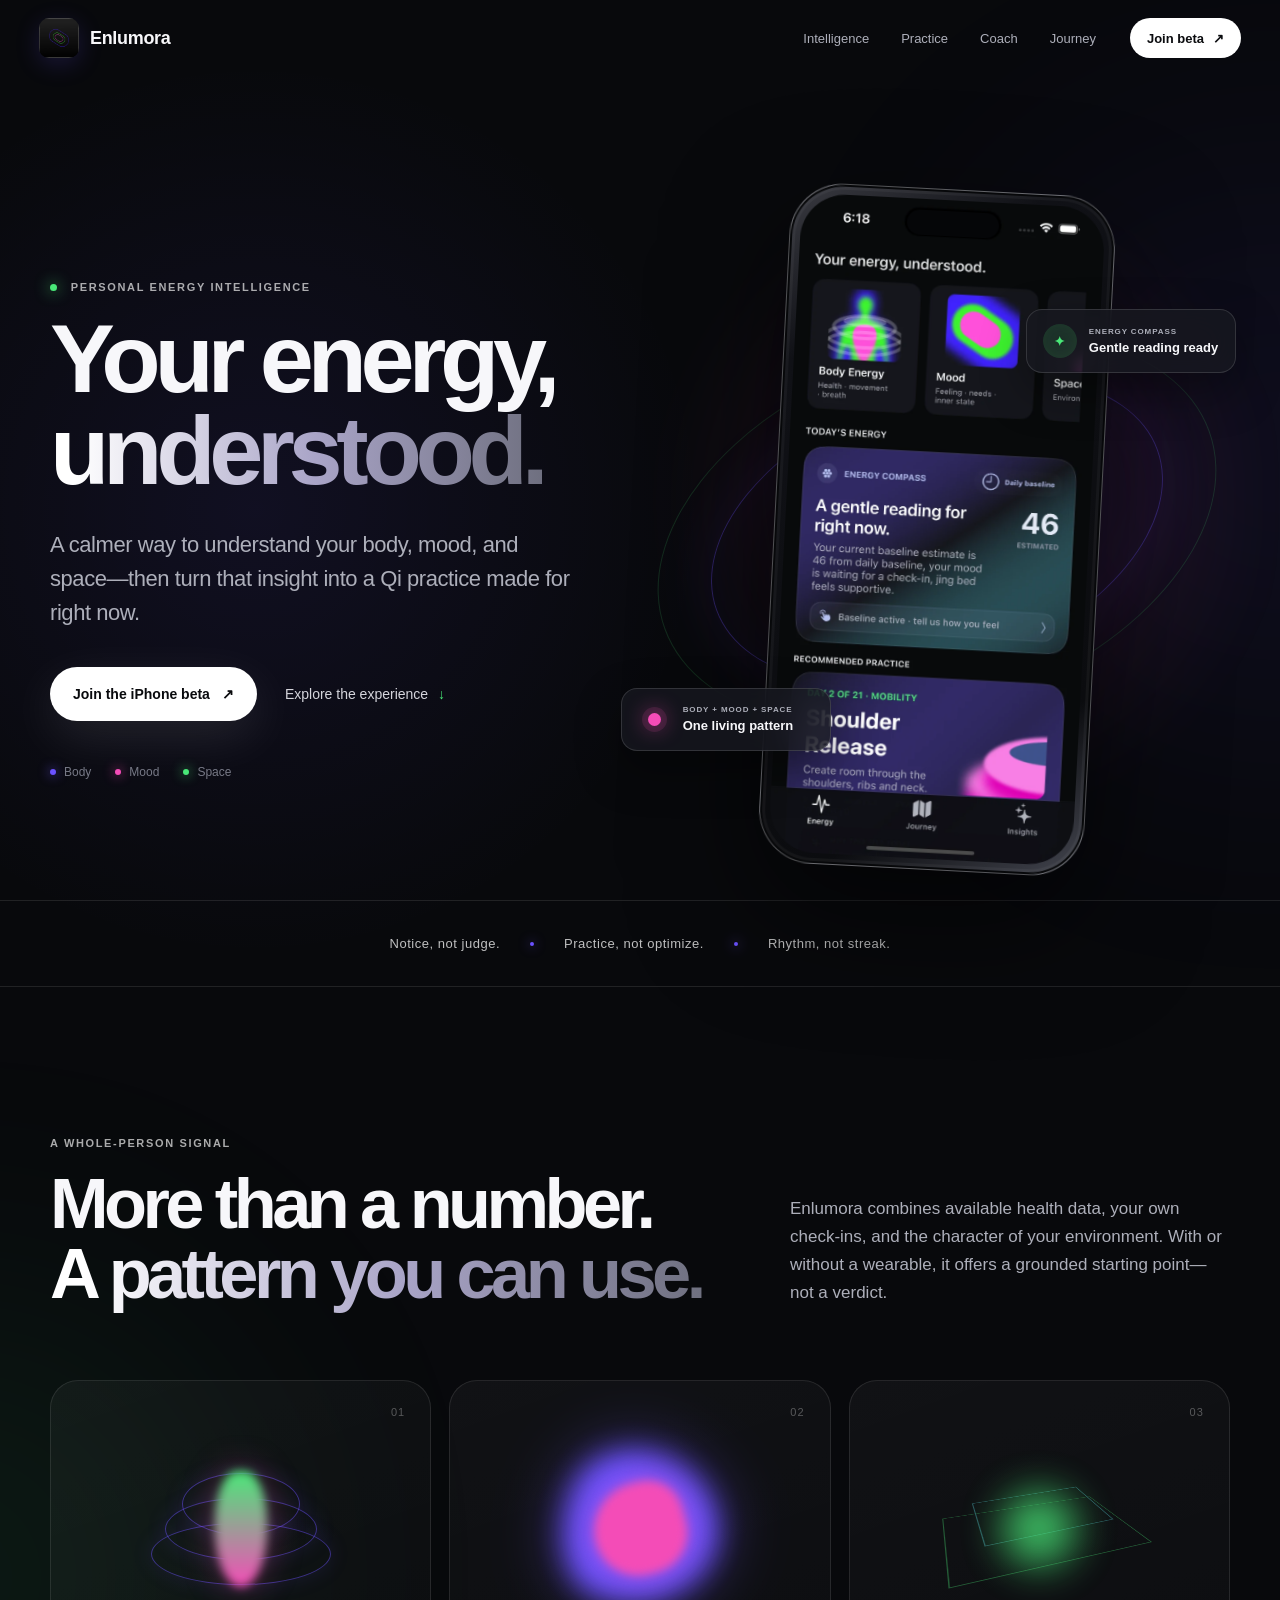
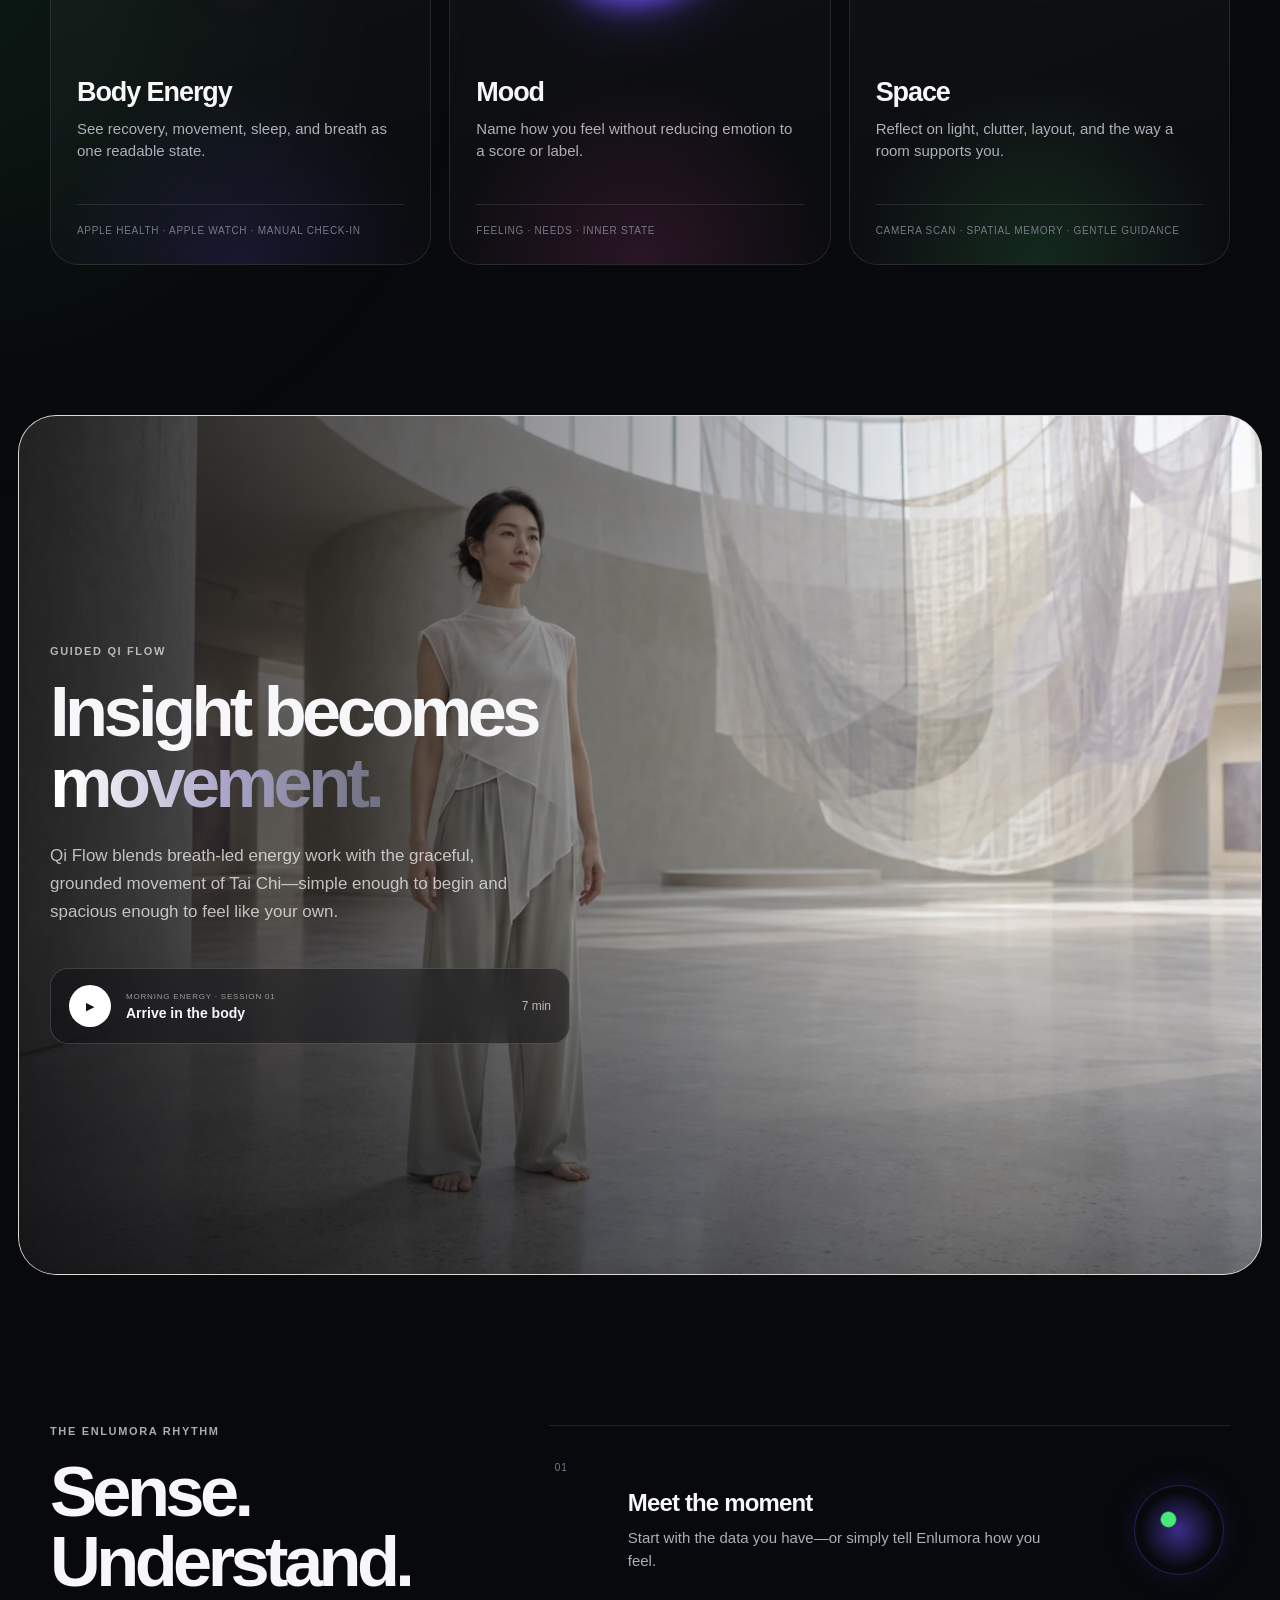
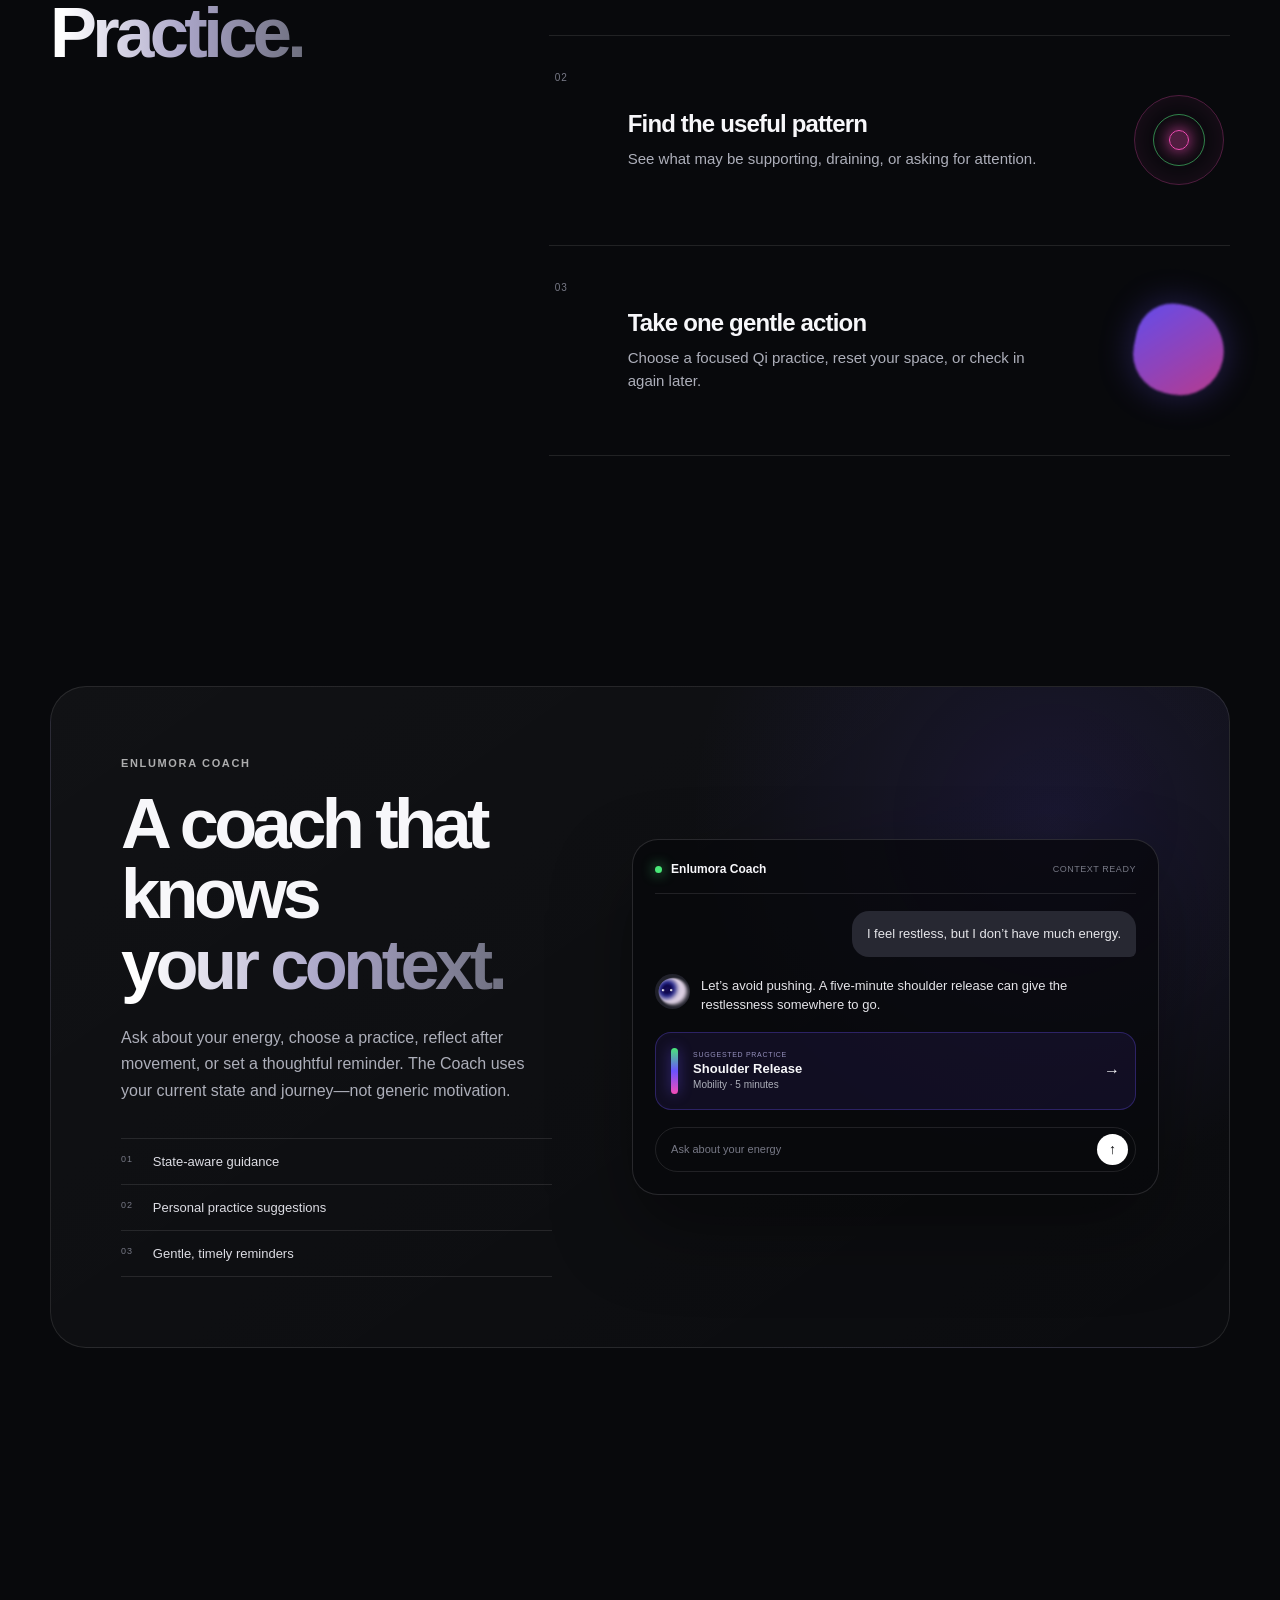
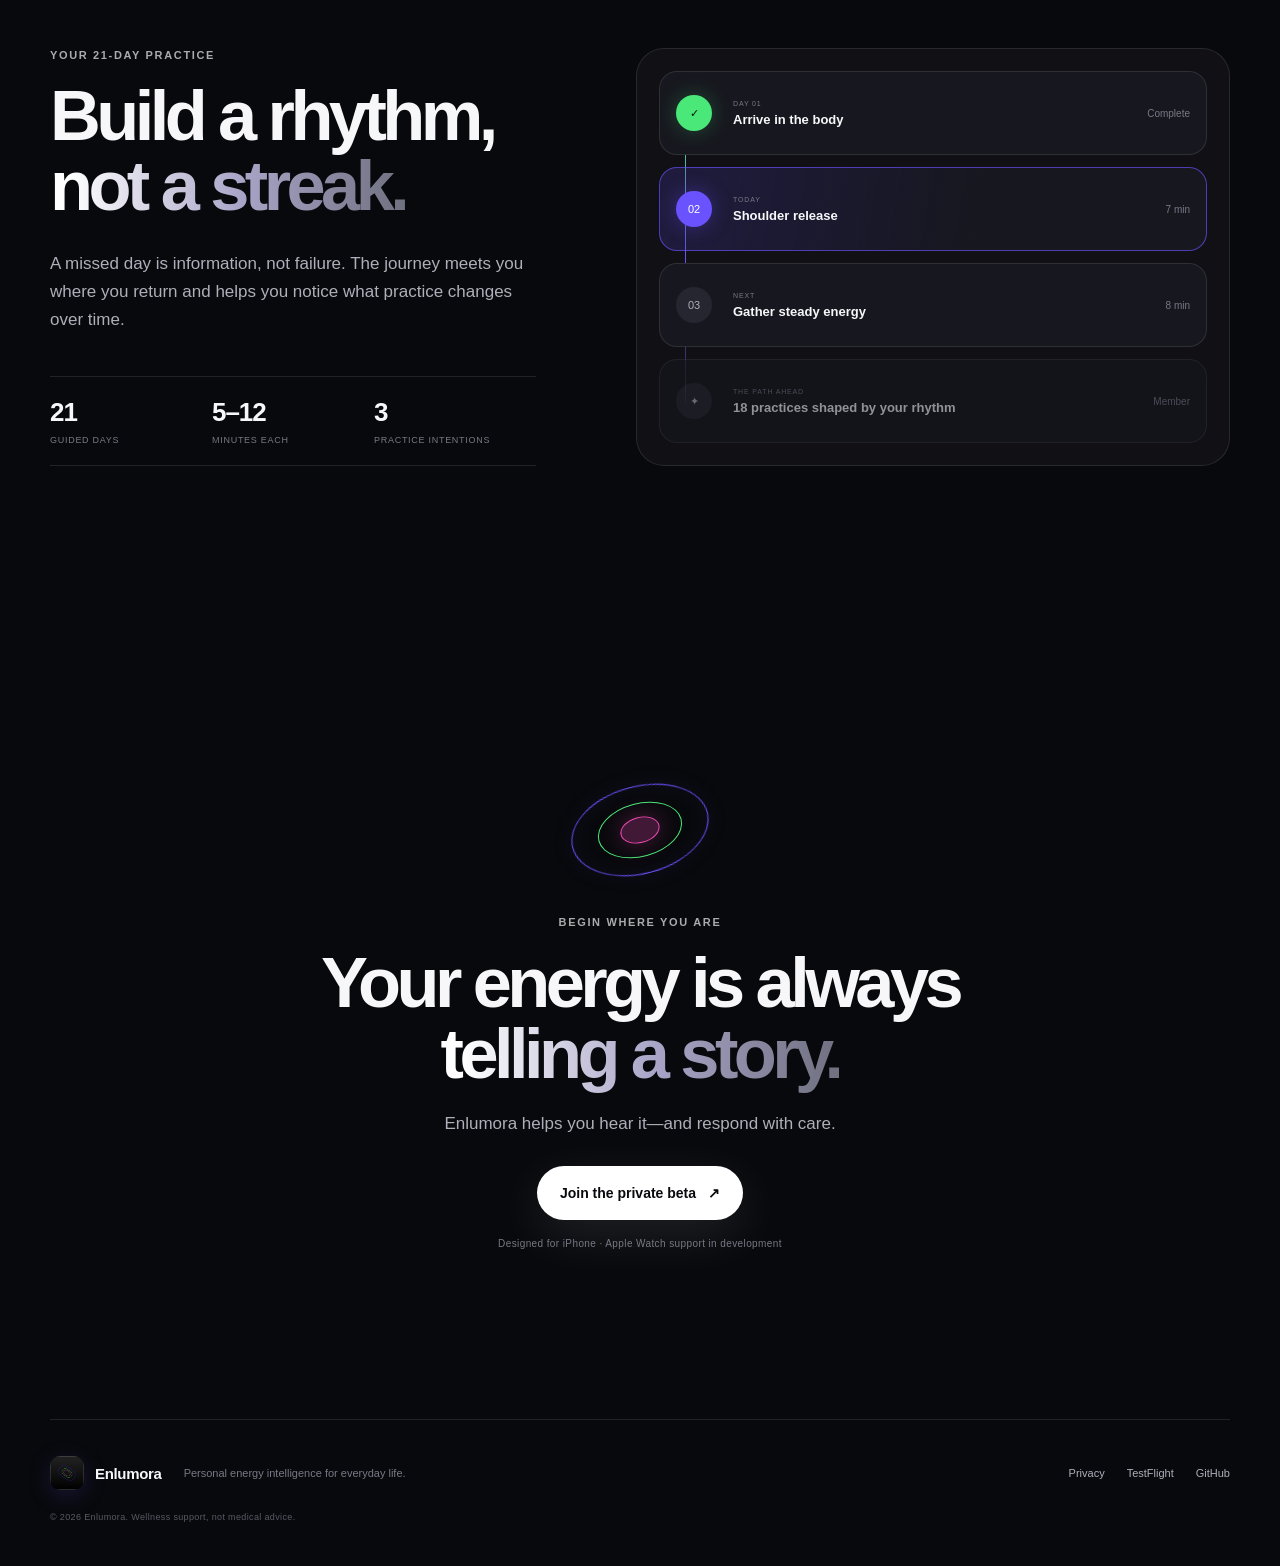
==== commit d6da1238: "Refine practice language around Qi Flow" ====
--- a/index.html
+++ b/index.html
@@ -4,13 +4,13 @@
   <meta charset="utf-8">
   <meta name="viewport" content="width=device-width, initial-scale=1">
   <title>Enlumora — Your energy, understood.</title>
-  <meta name="description" content="Enlumora brings body, mood, space, and Qigong practice into one personal energy intelligence system.">
+  <meta name="description" content="Enlumora brings body, mood, space, and Qi practice into one personal energy intelligence system.">
   <meta name="theme-color" content="#08090c">
   <meta property="og:type" content="website">
   <meta property="og:title" content="Enlumora — Your energy, understood.">
   <meta property="og:description" content="Understand your patterns. Choose a gentle next step. Build a practice that fits your real life.">
   <meta property="og:url" content="https://enlumra.site/">
-  <meta property="og:image" content="https://enlumra.site/assets/qigong-morning.webp">
+  <meta property="og:image" content="https://enlumra.site/assets/qi-flow-morning.webp">
   <meta name="twitter:card" content="summary_large_image">
   <link rel="canonical" href="https://enlumra.site/">
   <link rel="icon" href="assets/app-icon.webp">
@@ -49,7 +49,7 @@
       <div class="hero-copy reveal">
         <p class="eyebrow"><span class="eyebrow-dot"></span> Personal energy intelligence</p>
         <h1>Your energy,<br><span>understood.</span></h1>
-        <p class="hero-lede">A calmer way to understand your body, mood, and space—then turn that insight into a Qigong practice made for right now.</p>
+        <p class="hero-lede">A calmer way to understand your body, mood, and space—then turn that insight into a Qi practice made for right now.</p>
         <div class="hero-actions">
           <a class="button button--primary" href="https://testflight.apple.com/join/pq1HumvR" target="_blank" rel="noreferrer">Join the iPhone beta <span>↗</span></a>
           <a class="text-link" href="#intelligence">Explore the experience <span>↓</span></a>
@@ -119,14 +119,14 @@
 
     <section class="practice-section" id="practice">
       <div class="practice-media">
-        <video autoplay muted loop playsinline poster="assets/qigong-morning.webp" aria-label="Morning Qigong practice preview">
-          <source src="assets/morning-qigong.mp4" type="video/mp4">
+        <video autoplay muted loop playsinline poster="assets/qi-flow-morning.webp" aria-label="Morning Qi Flow practice preview">
+          <source src="assets/morning-qi-flow.mp4" type="video/mp4">
         </video>
         <div class="practice-overlay"></div>
         <div class="practice-caption shell reveal">
-          <p class="eyebrow">Guided Qigong</p>
+          <p class="eyebrow">Guided Qi Flow</p>
           <h2>Insight becomes<br><span>movement.</span></h2>
-          <p>Elegant, voice-led practices make the next step simple enough to begin—and spacious enough to feel like your own.</p>
+          <p>Qi Flow blends breath-led energy work with the graceful, grounded movement of Tai Chi—simple enough to begin and spacious enough to feel like your own.</p>
           <div class="practice-controls" aria-hidden="true">
             <span class="play-icon">▶</span>
             <div><small>MORNING ENERGY · SESSION 01</small><strong>Arrive in the body</strong></div>
@@ -154,7 +154,7 @@
         </article>
         <article class="method-row reveal">
           <span class="method-index">03</span>
-          <div><h3>Take one gentle action</h3><p>Choose a focused Qigong practice, reset your space, or check in again later.</p></div>
+          <div><h3>Take one gentle action</h3><p>Choose a focused Qi practice, reset your space, or check in again later.</p></div>
           <div class="method-symbol method-symbol--practice" aria-hidden="true"></div>
         </article>
       </div>
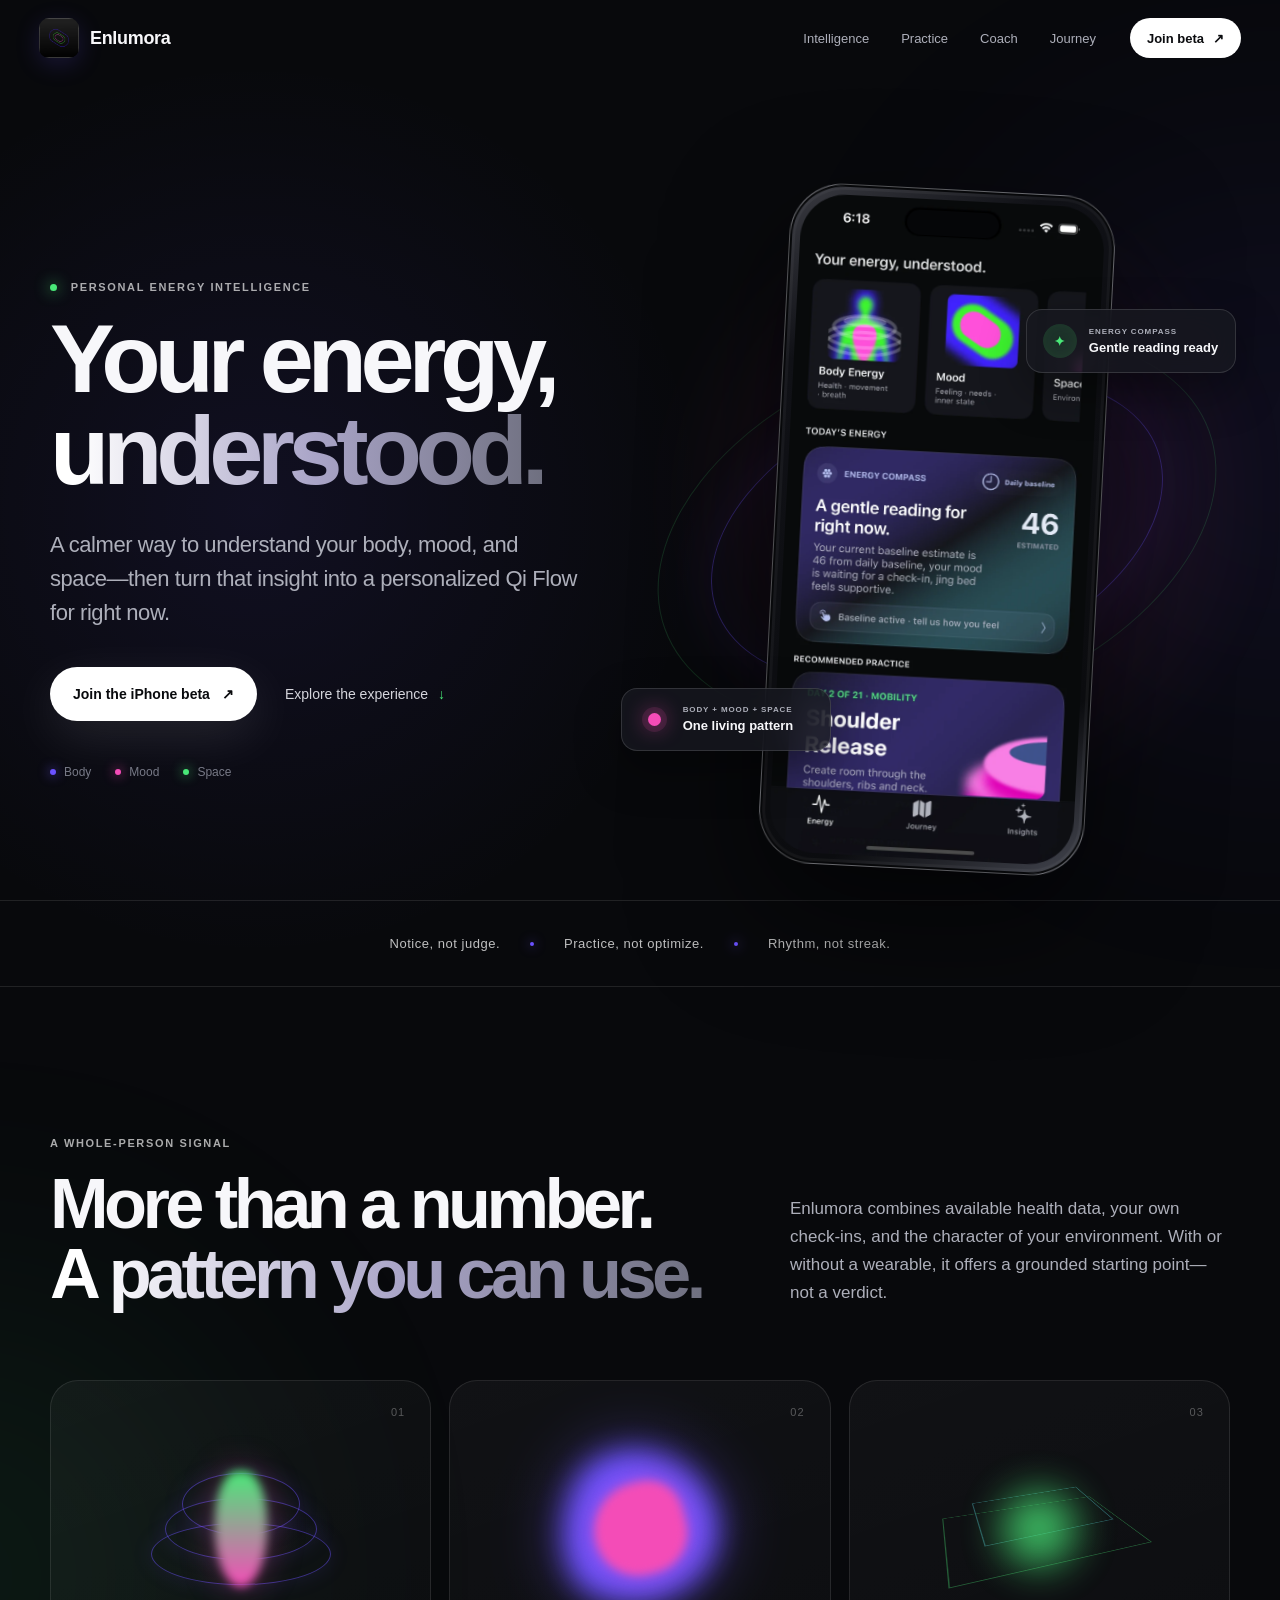
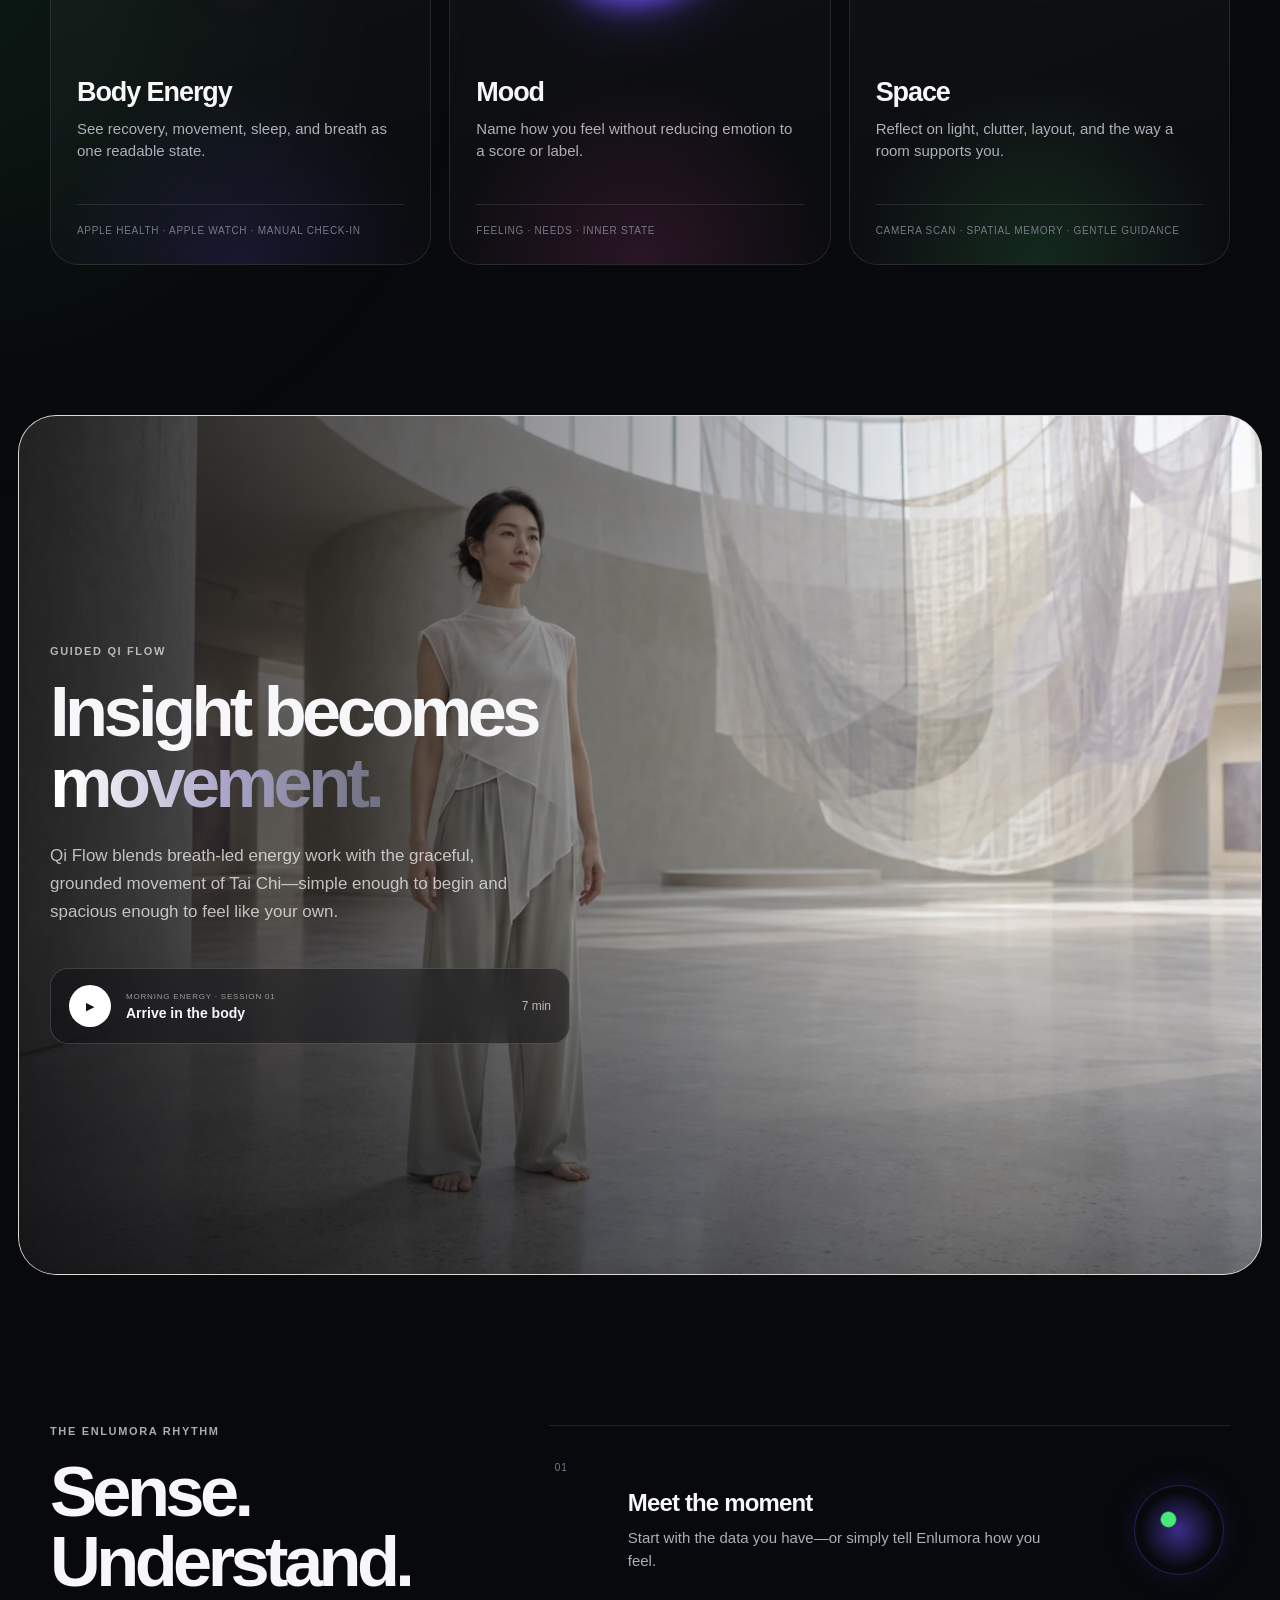
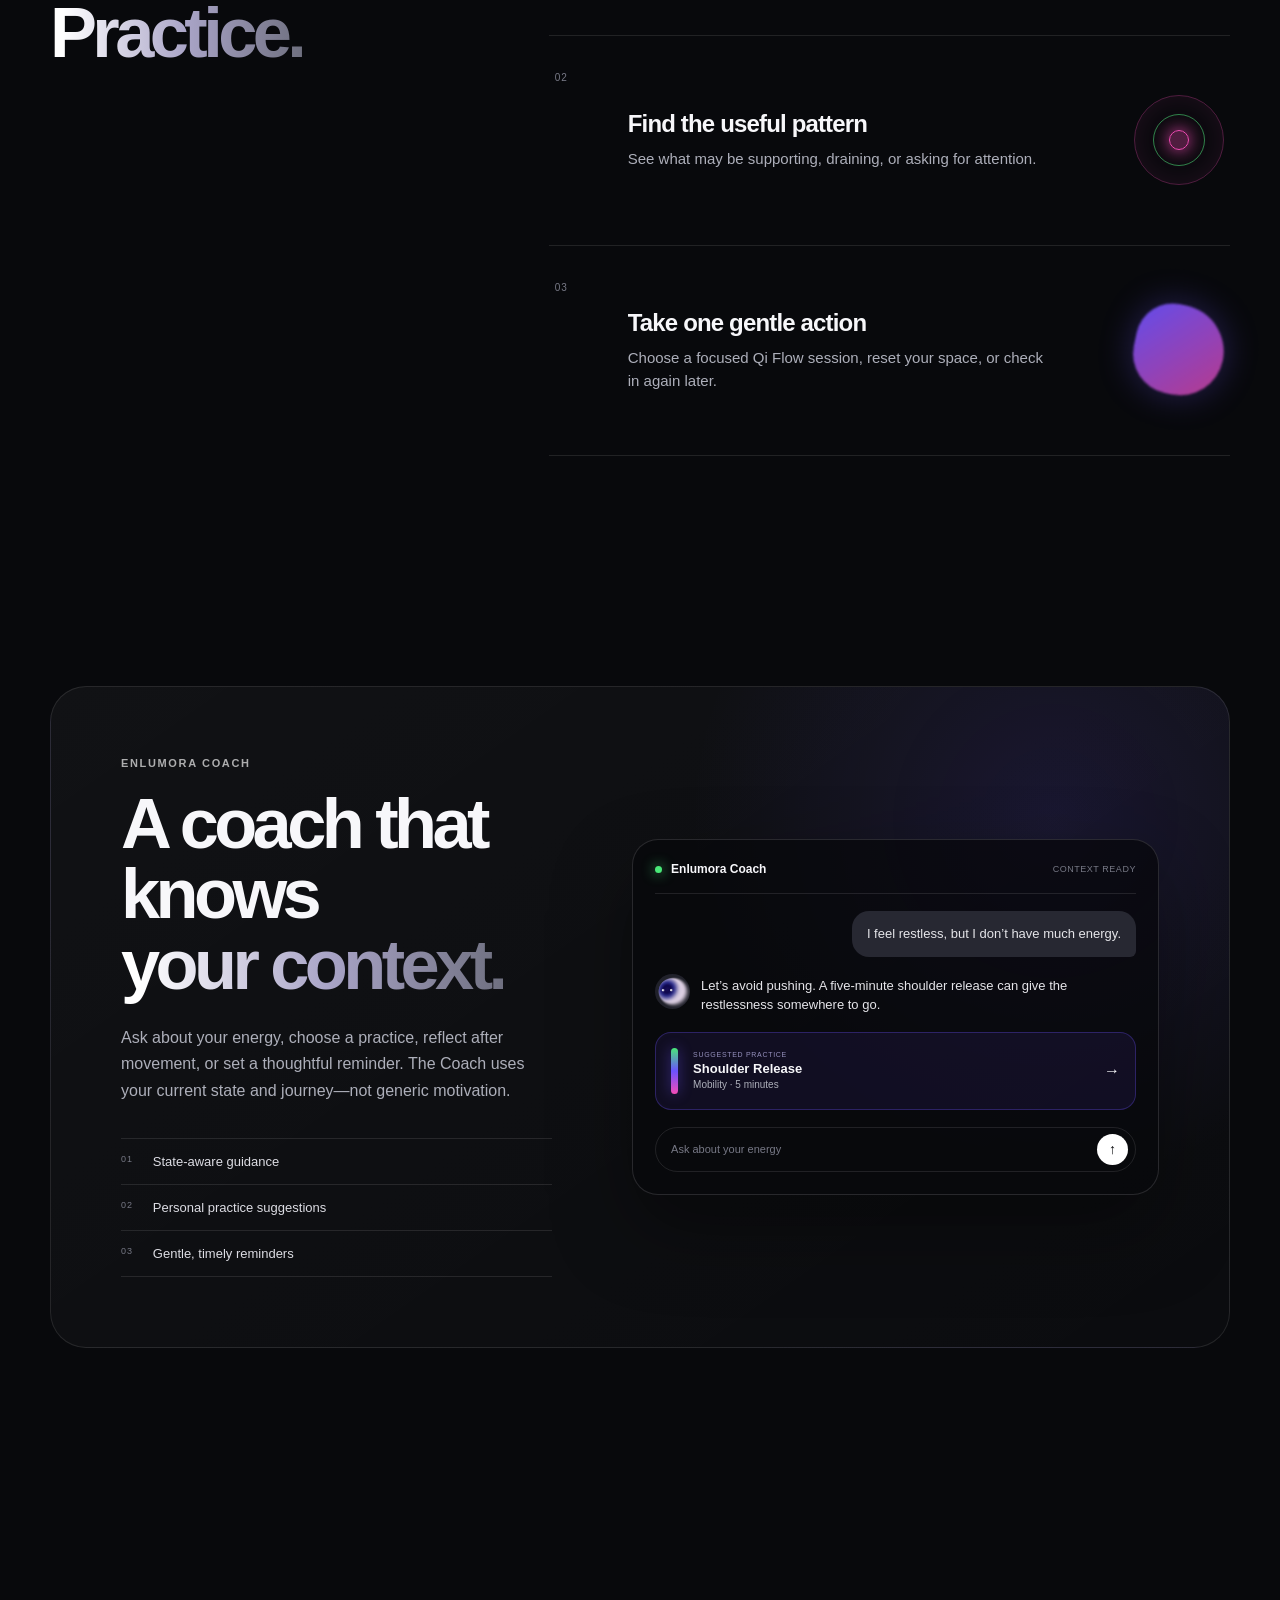
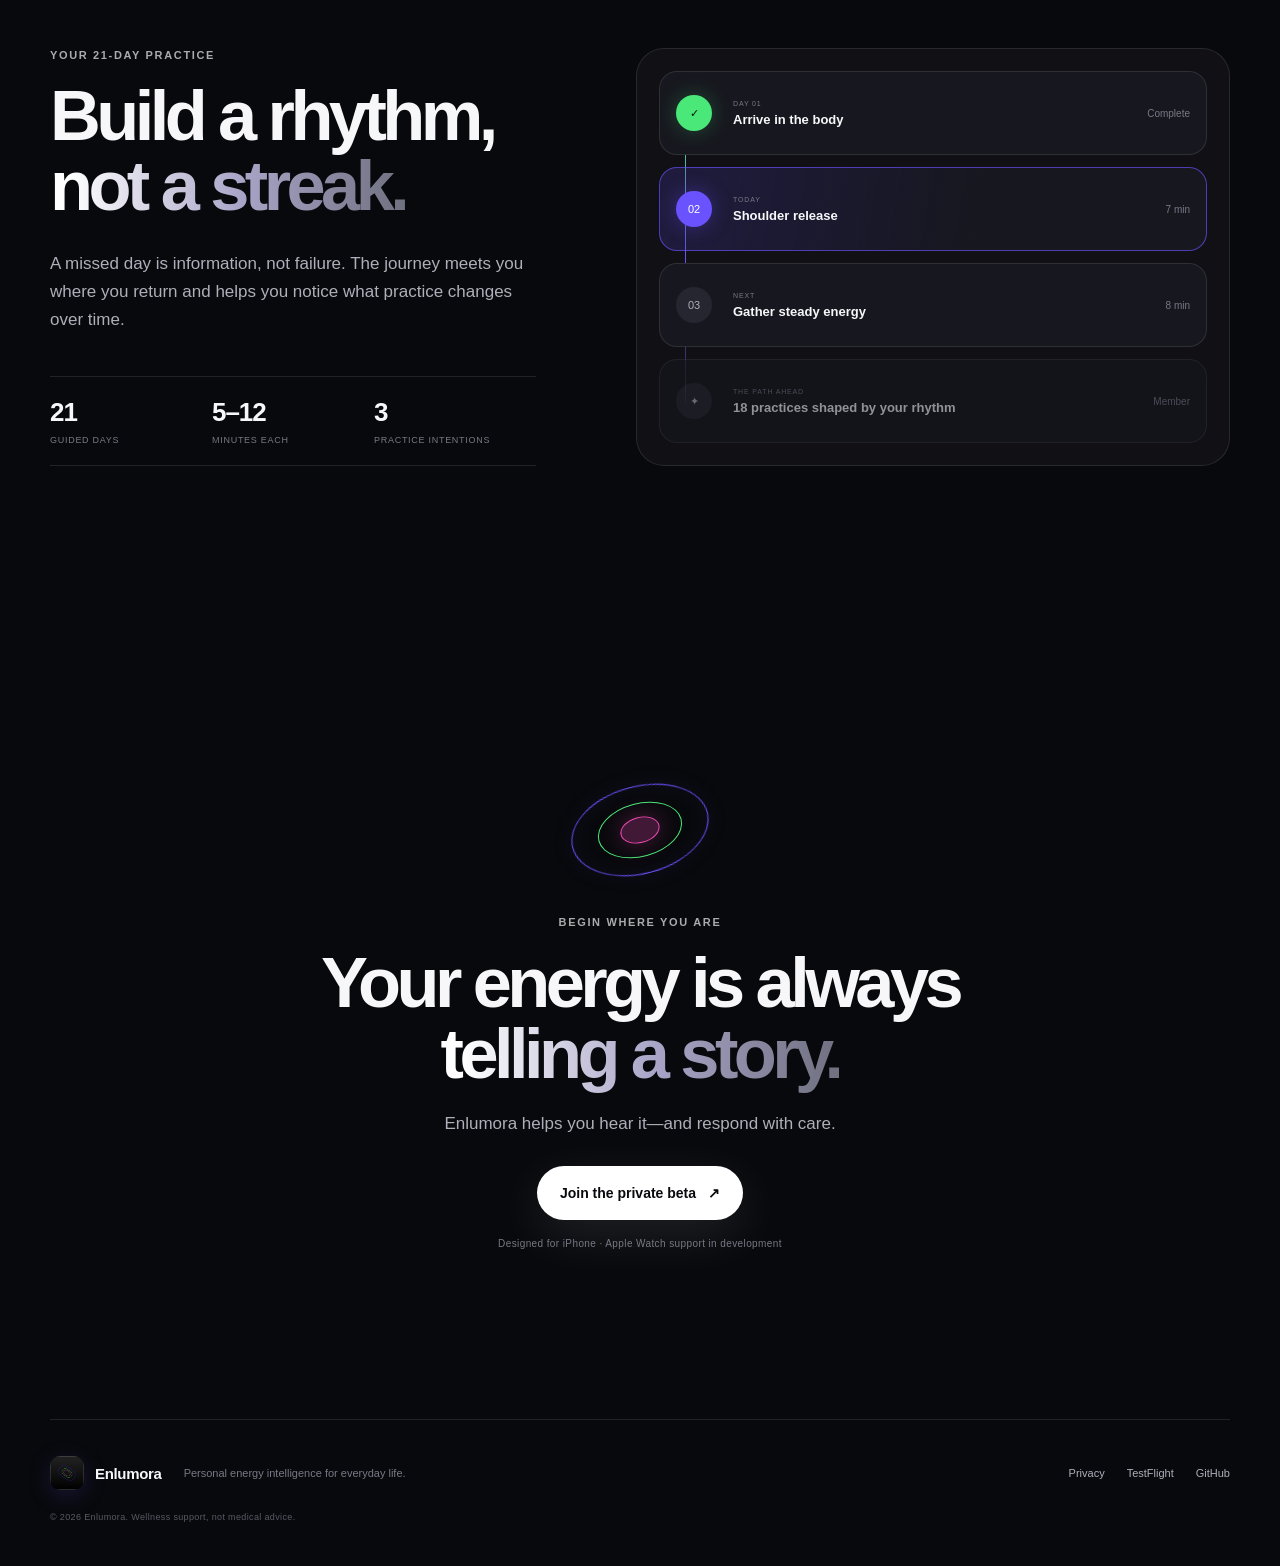
==== commit baf45ebf: "Unify practice naming as Qi Flow" ====
--- a/index.html
+++ b/index.html
@@ -4,7 +4,7 @@
   <meta charset="utf-8">
   <meta name="viewport" content="width=device-width, initial-scale=1">
   <title>Enlumora — Your energy, understood.</title>
-  <meta name="description" content="Enlumora brings body, mood, space, and Qi practice into one personal energy intelligence system.">
+  <meta name="description" content="Enlumora brings body, mood, space, and Qi Flow into one personal energy intelligence system.">
   <meta name="theme-color" content="#08090c">
   <meta property="og:type" content="website">
   <meta property="og:title" content="Enlumora — Your energy, understood.">
@@ -49,7 +49,7 @@
       <div class="hero-copy reveal">
         <p class="eyebrow"><span class="eyebrow-dot"></span> Personal energy intelligence</p>
         <h1>Your energy,<br><span>understood.</span></h1>
-        <p class="hero-lede">A calmer way to understand your body, mood, and space—then turn that insight into a Qi practice made for right now.</p>
+        <p class="hero-lede">A calmer way to understand your body, mood, and space—then turn that insight into a personalized Qi Flow for right now.</p>
         <div class="hero-actions">
           <a class="button button--primary" href="https://testflight.apple.com/join/pq1HumvR" target="_blank" rel="noreferrer">Join the iPhone beta <span>↗</span></a>
           <a class="text-link" href="#intelligence">Explore the experience <span>↓</span></a>
@@ -154,7 +154,7 @@
         </article>
         <article class="method-row reveal">
           <span class="method-index">03</span>
-          <div><h3>Take one gentle action</h3><p>Choose a focused Qi practice, reset your space, or check in again later.</p></div>
+          <div><h3>Take one gentle action</h3><p>Choose a focused Qi Flow session, reset your space, or check in again later.</p></div>
           <div class="method-symbol method-symbol--practice" aria-hidden="true"></div>
         </article>
       </div>
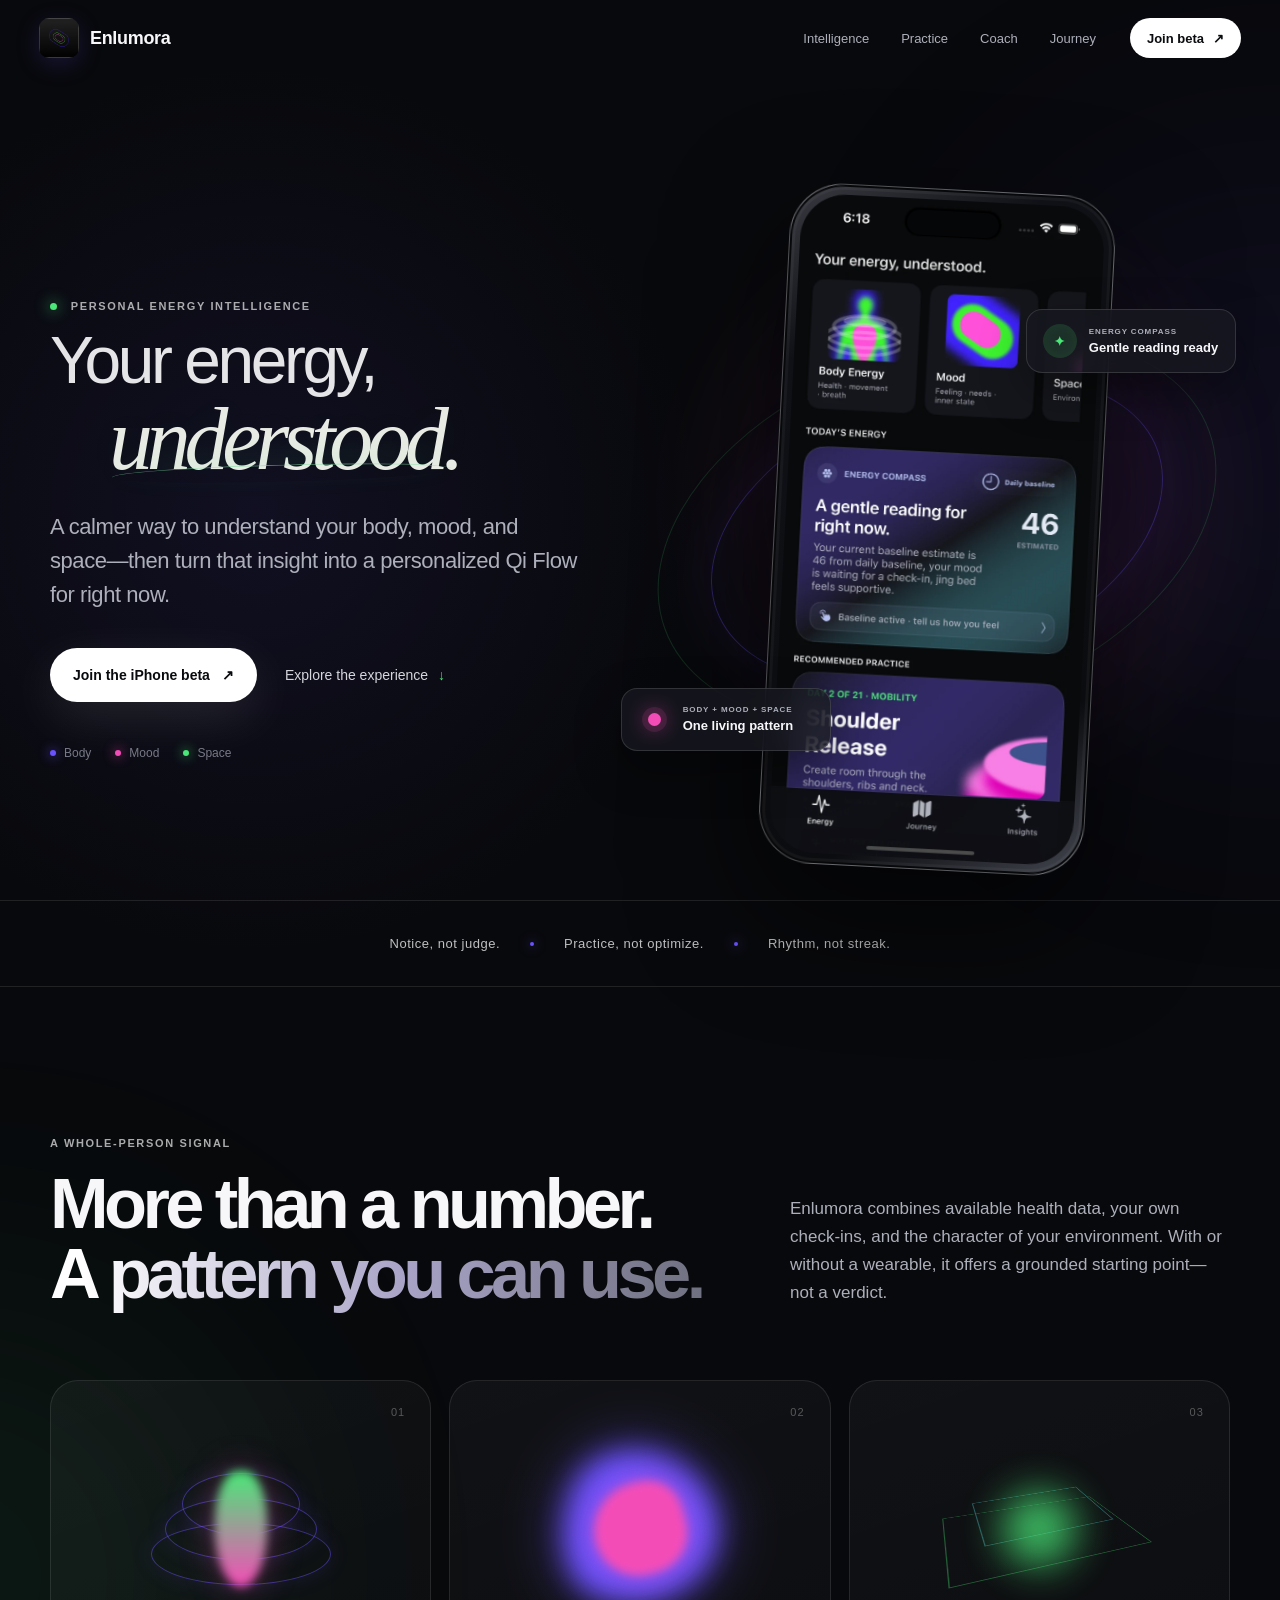
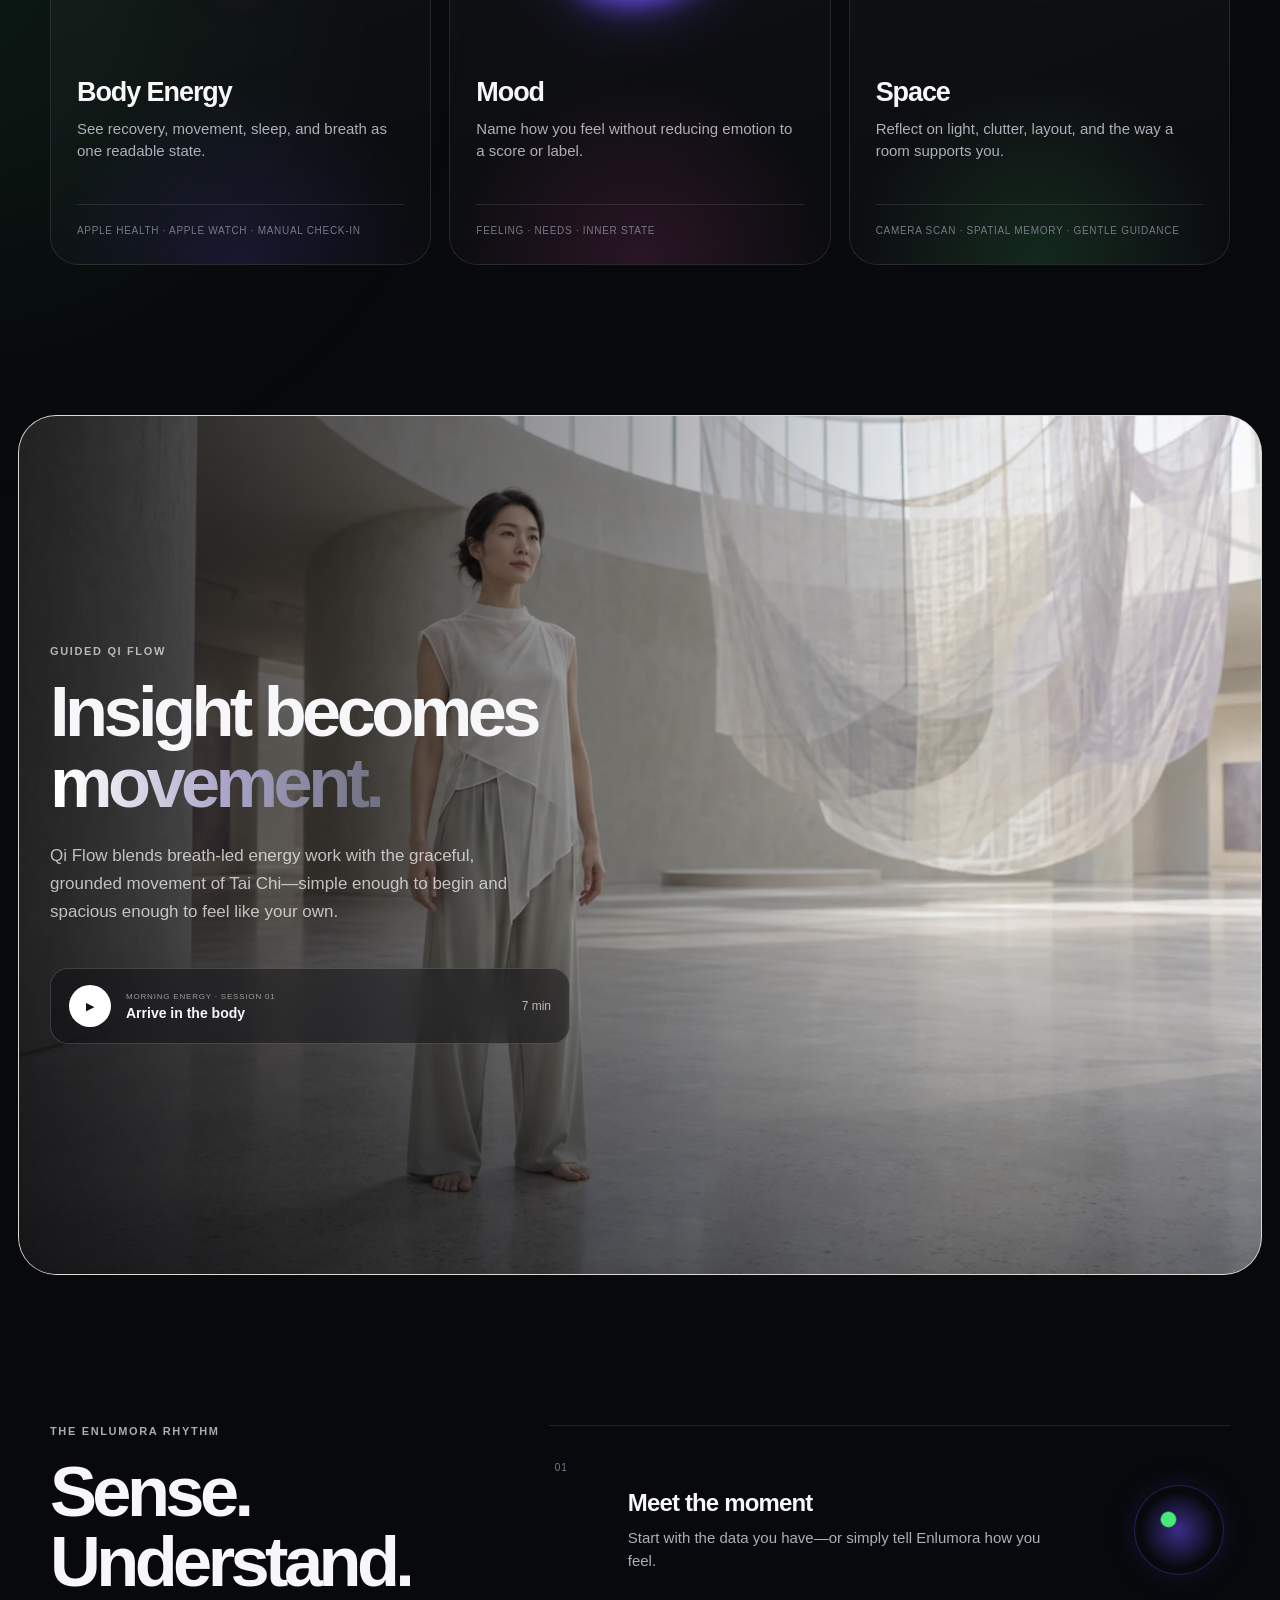
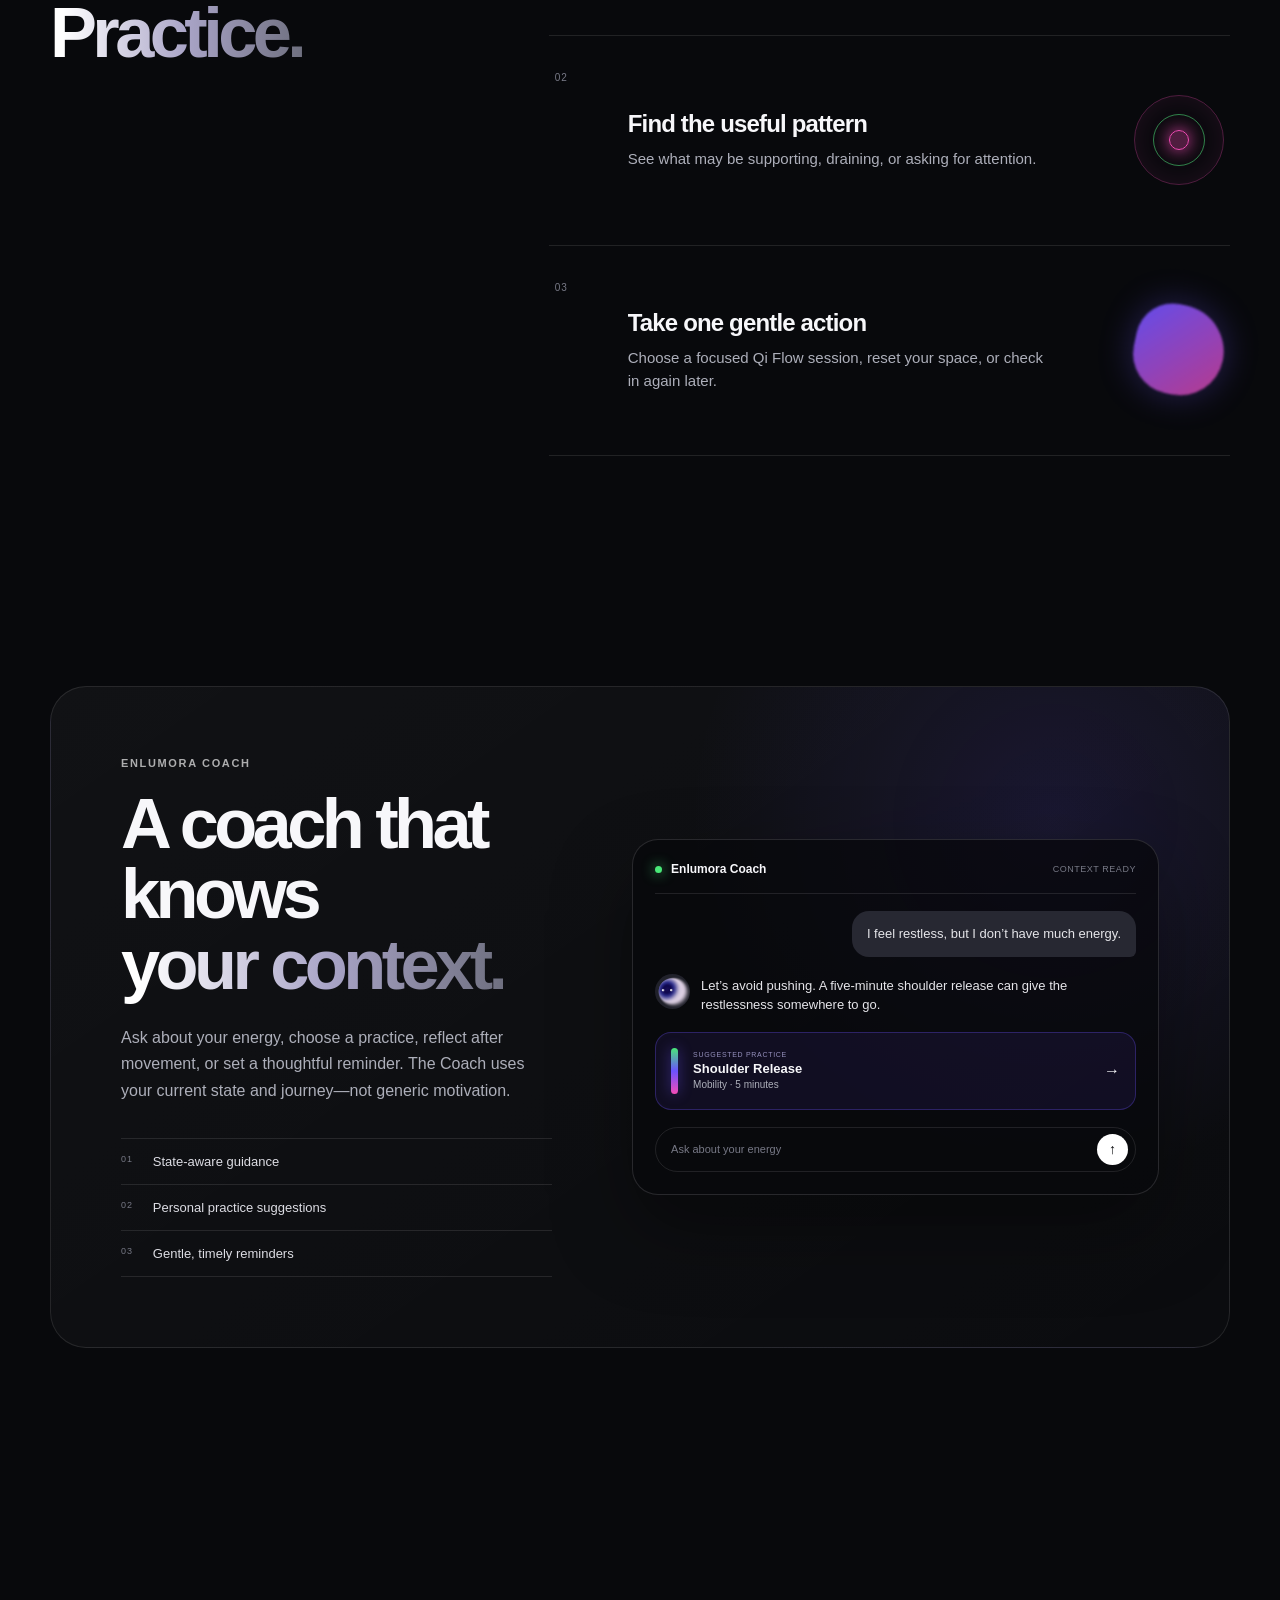
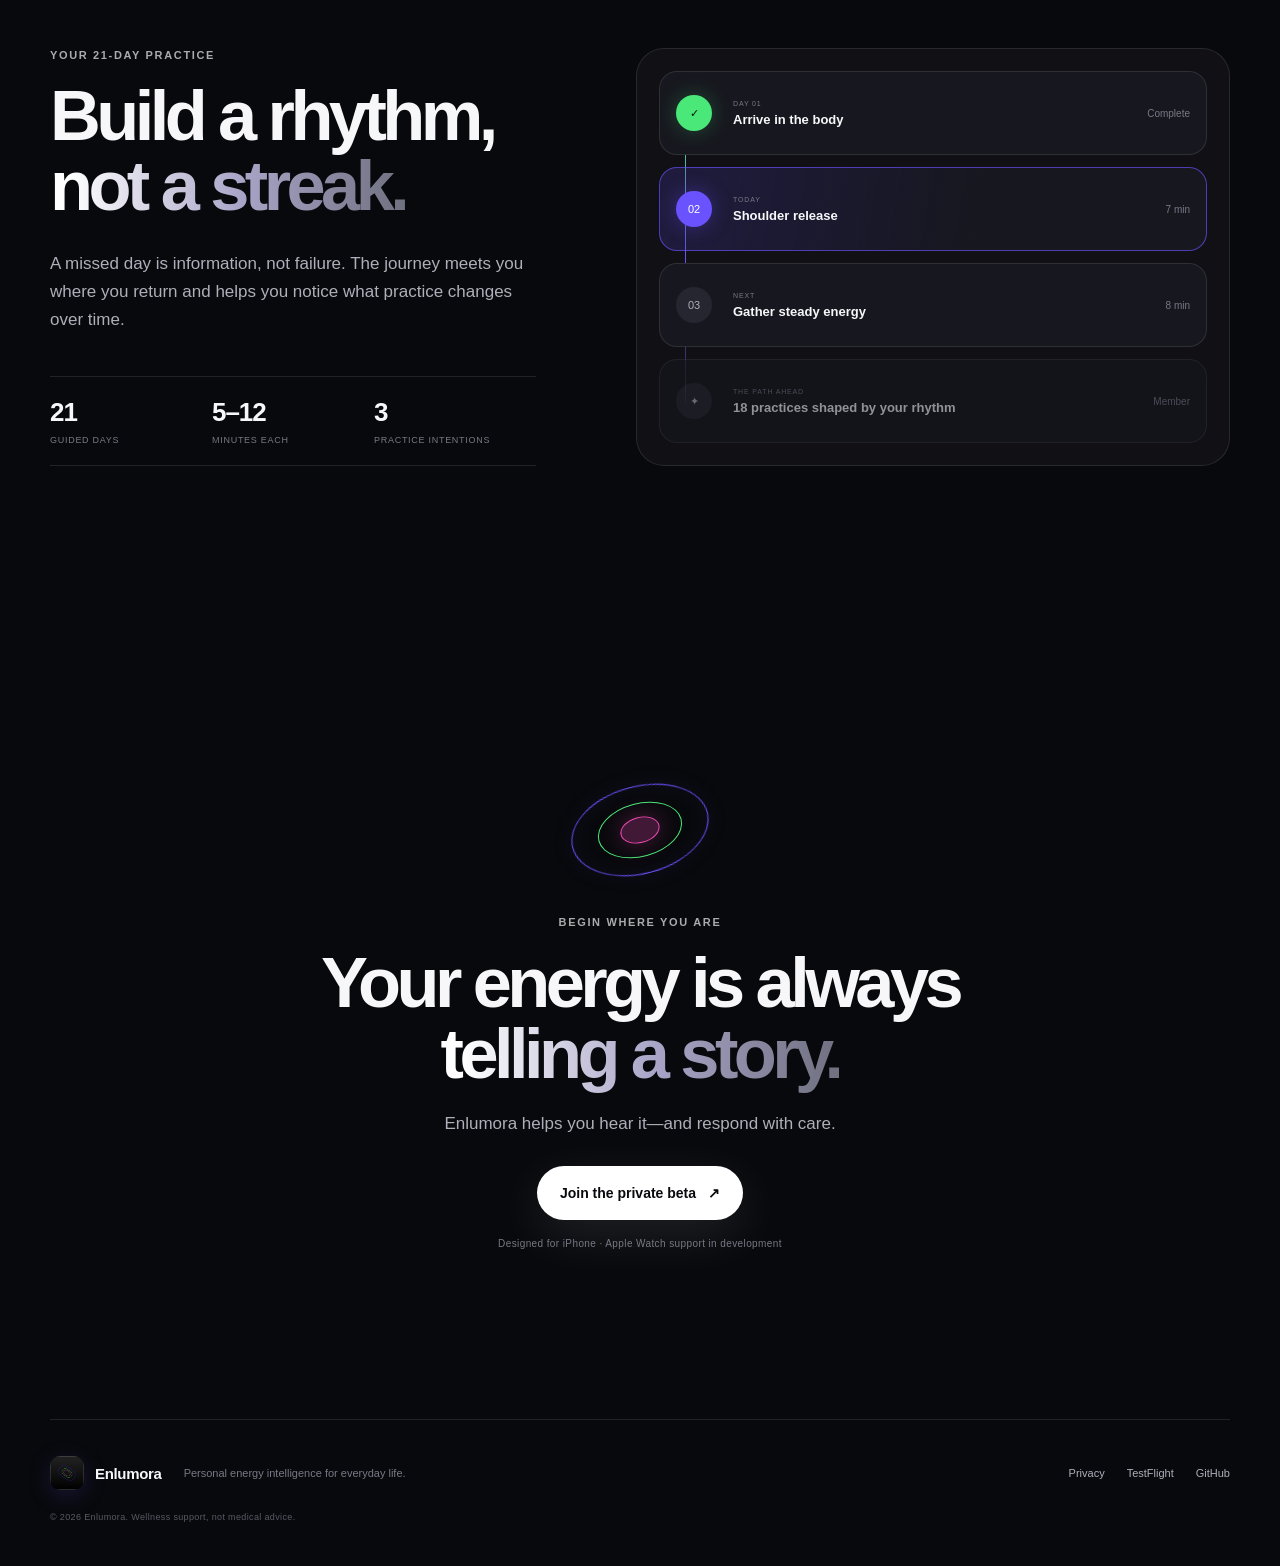
==== commit f245ef8b: "Give hero title a more organic flow" ====
--- a/index.html
+++ b/index.html
@@ -48,7 +48,10 @@
     <section class="hero shell">
       <div class="hero-copy reveal">
         <p class="eyebrow"><span class="eyebrow-dot"></span> Personal energy intelligence</p>
-        <h1>Your energy,<br><span>understood.</span></h1>
+        <h1 class="hero-title">
+          <span class="hero-title__quiet">Your energy,</span>
+          <span class="hero-title__flow">understood.</span>
+        </h1>
         <p class="hero-lede">A calmer way to understand your body, mood, and space—then turn that insight into a personalized Qi Flow for right now.</p>
         <div class="hero-actions">
           <a class="button button--primary" href="https://testflight.apple.com/join/pq1HumvR" target="_blank" rel="noreferrer">Join the iPhone beta <span>↗</span></a>
--- a/styles.css
+++ b/styles.css
@@ -135,11 +135,62 @@
   letter-spacing: -.065em;
 }
 
-.hero h1 span, .section-heading h2 span, .practice-caption h2 span, .coach-copy h2 span, .journey-copy h2 span, .final-cta h2 span {
+.section-heading h2 span, .practice-caption h2 span, .coach-copy h2 span, .journey-copy h2 span, .final-cta h2 span {
   color: transparent;
   background: linear-gradient(90deg, #fff 5%, #a9a4c7 54%, #6f7080);
   background-clip: text;
   -webkit-background-clip: text;
+}
+
+.hero .hero-title {
+  max-width: 620px;
+  font-size: clamp(54px, 6.6vw, 92px);
+  font-weight: 520;
+  line-height: .88;
+  letter-spacing: -.062em;
+}
+
+.hero-title__quiet {
+  display: block;
+  color: rgba(247,247,250,.92);
+  font-size: .78em;
+  letter-spacing: -.052em;
+}
+
+.hero-title__flow {
+  position: relative;
+  display: block;
+  width: max-content;
+  max-width: 100%;
+  margin-top: .13em;
+  margin-left: clamp(22px, 4.6vw, 64px);
+  color: #e8ebe4;
+  font-family: "Iowan Old Style", "Palatino Linotype", "Book Antiqua", Georgia, serif;
+  font-size: 1.04em;
+  font-style: italic;
+  font-weight: 400;
+  letter-spacing: -.07em;
+  text-shadow: 0 0 34px rgba(73,232,120,.06);
+}
+
+.hero-title__flow::after {
+  content: "";
+  position: absolute;
+  right: -.08em;
+  bottom: -.09em;
+  left: .03em;
+  height: .18em;
+  border-top: 1px solid rgba(125,219,158,.58);
+  border-radius: 50%;
+  transform: rotate(-1.5deg) scaleX(.96);
+  transform-origin: left center;
+  box-shadow: 0 -9px 28px rgba(73,232,120,.09);
+  animation: title-current 6.5s ease-in-out infinite alternate;
+}
+
+@keyframes title-current {
+  from { opacity: .42; transform: rotate(-1.5deg) scaleX(.93) translateX(-.02em); }
+  to { opacity: .8; transform: rotate(-.4deg) scaleX(1) translateX(.04em); }
 }
 
 .hero-lede {
@@ -371,7 +422,8 @@
   .mobile-menu a { padding: 13px 11px; border-bottom: 1px solid rgba(255,255,255,.05); color: var(--muted); font-size: 14px; }
   .mobile-menu a:last-child { margin-top: 8px; border: 0; border-radius: 999px; color: #0b0c0f; background: white; text-align: center; font-weight: 700; }
   .hero { min-height: auto; padding-top: 138px; padding-bottom: 85px; grid-template-columns: 1fr; gap: 60px; }
-  .hero h1 { font-size: clamp(57px, 16vw, 76px); }
+  .hero .hero-title { font-size: clamp(52px, 14.3vw, 66px); }
+  .hero-title__flow { margin-left: clamp(13px, 5vw, 24px); }
   .hero-lede { font-size: 18px; }
   .hero-actions { align-items: flex-start; flex-direction: column; gap: 20px; }
   .signal-row { gap: 16px; }
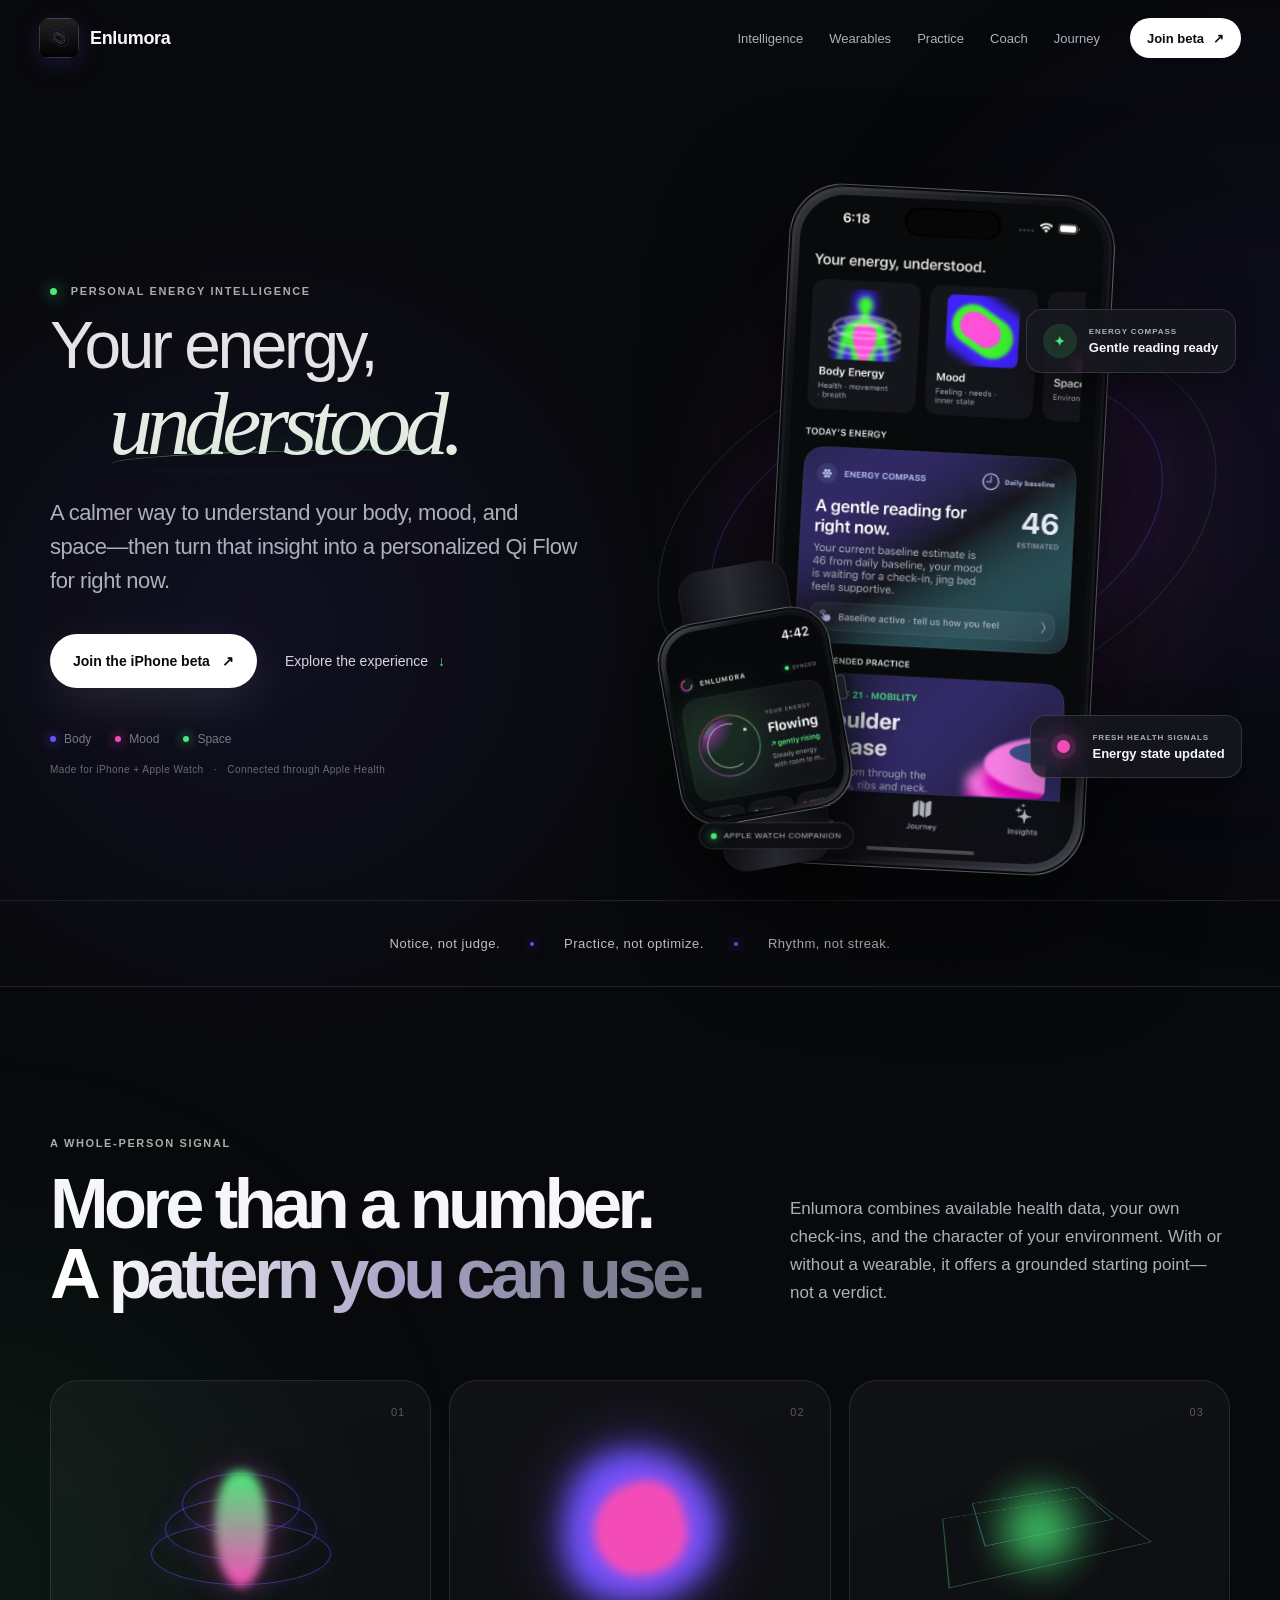
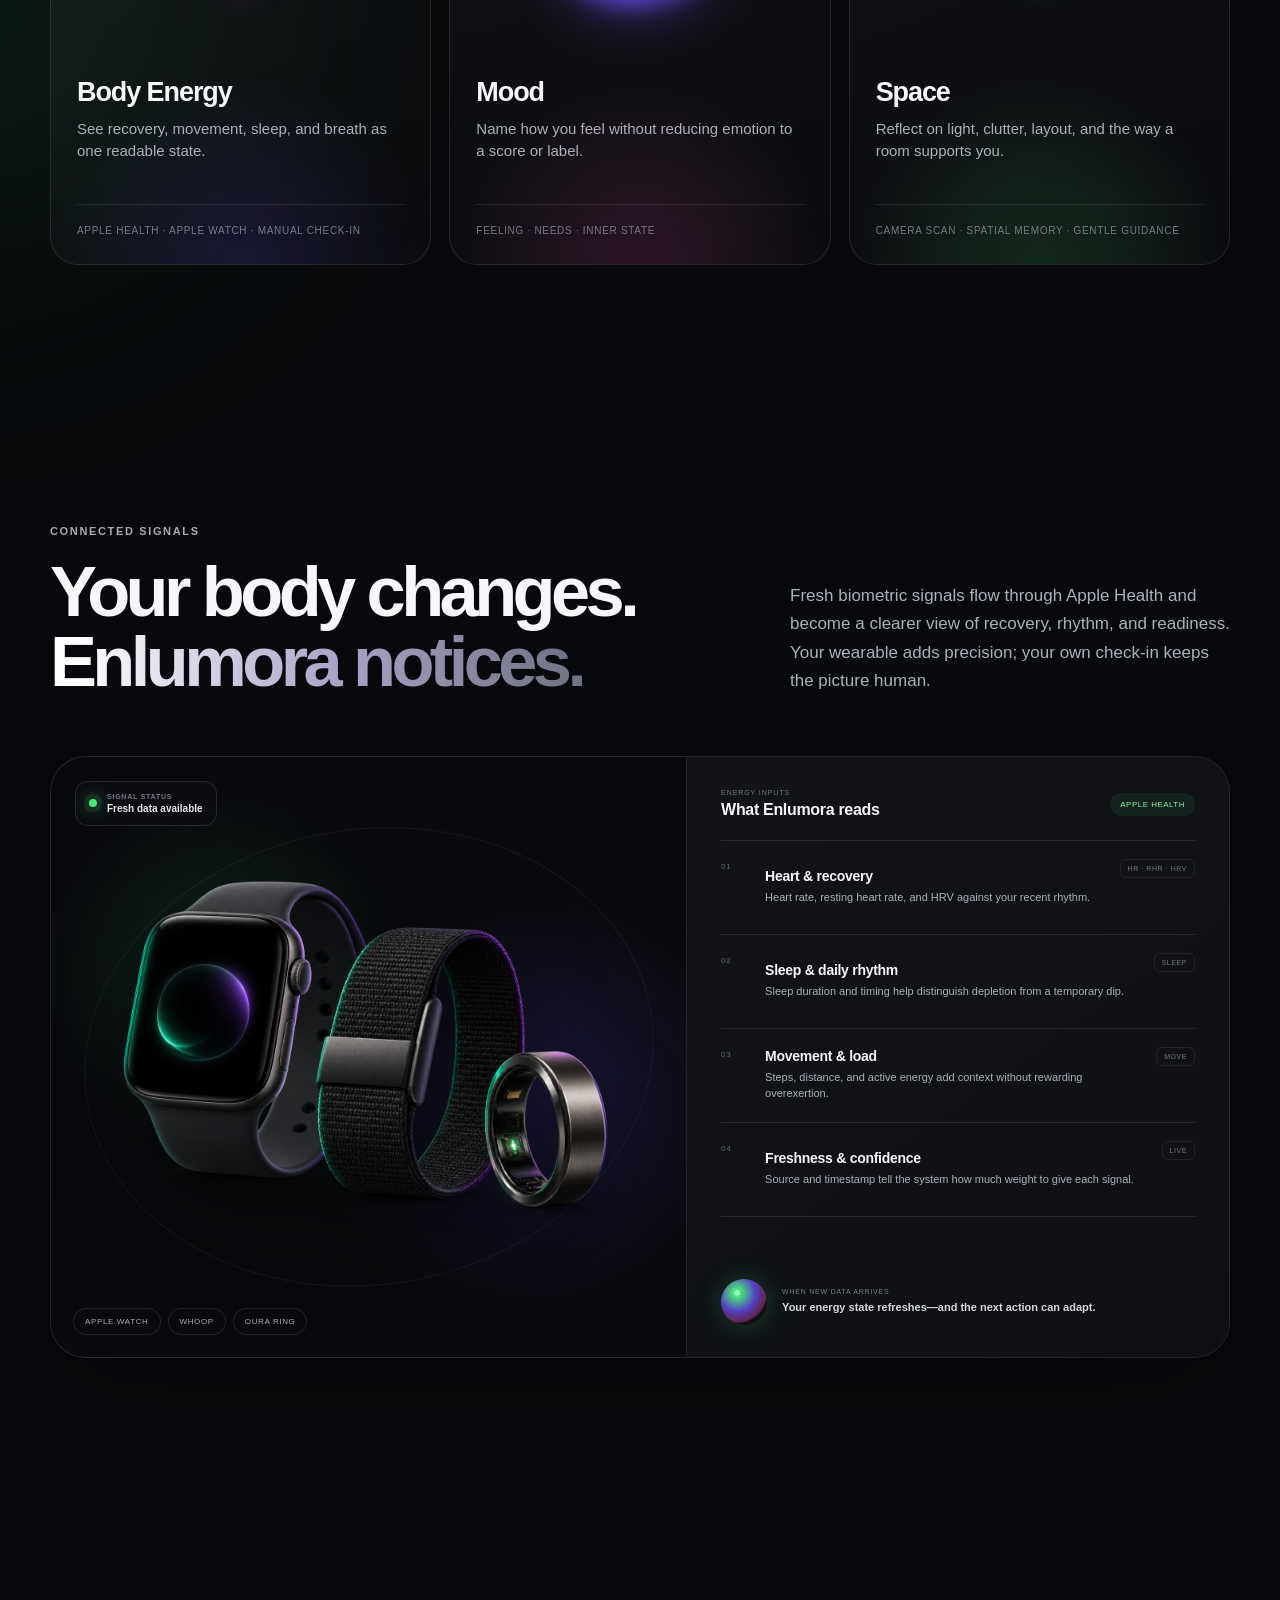
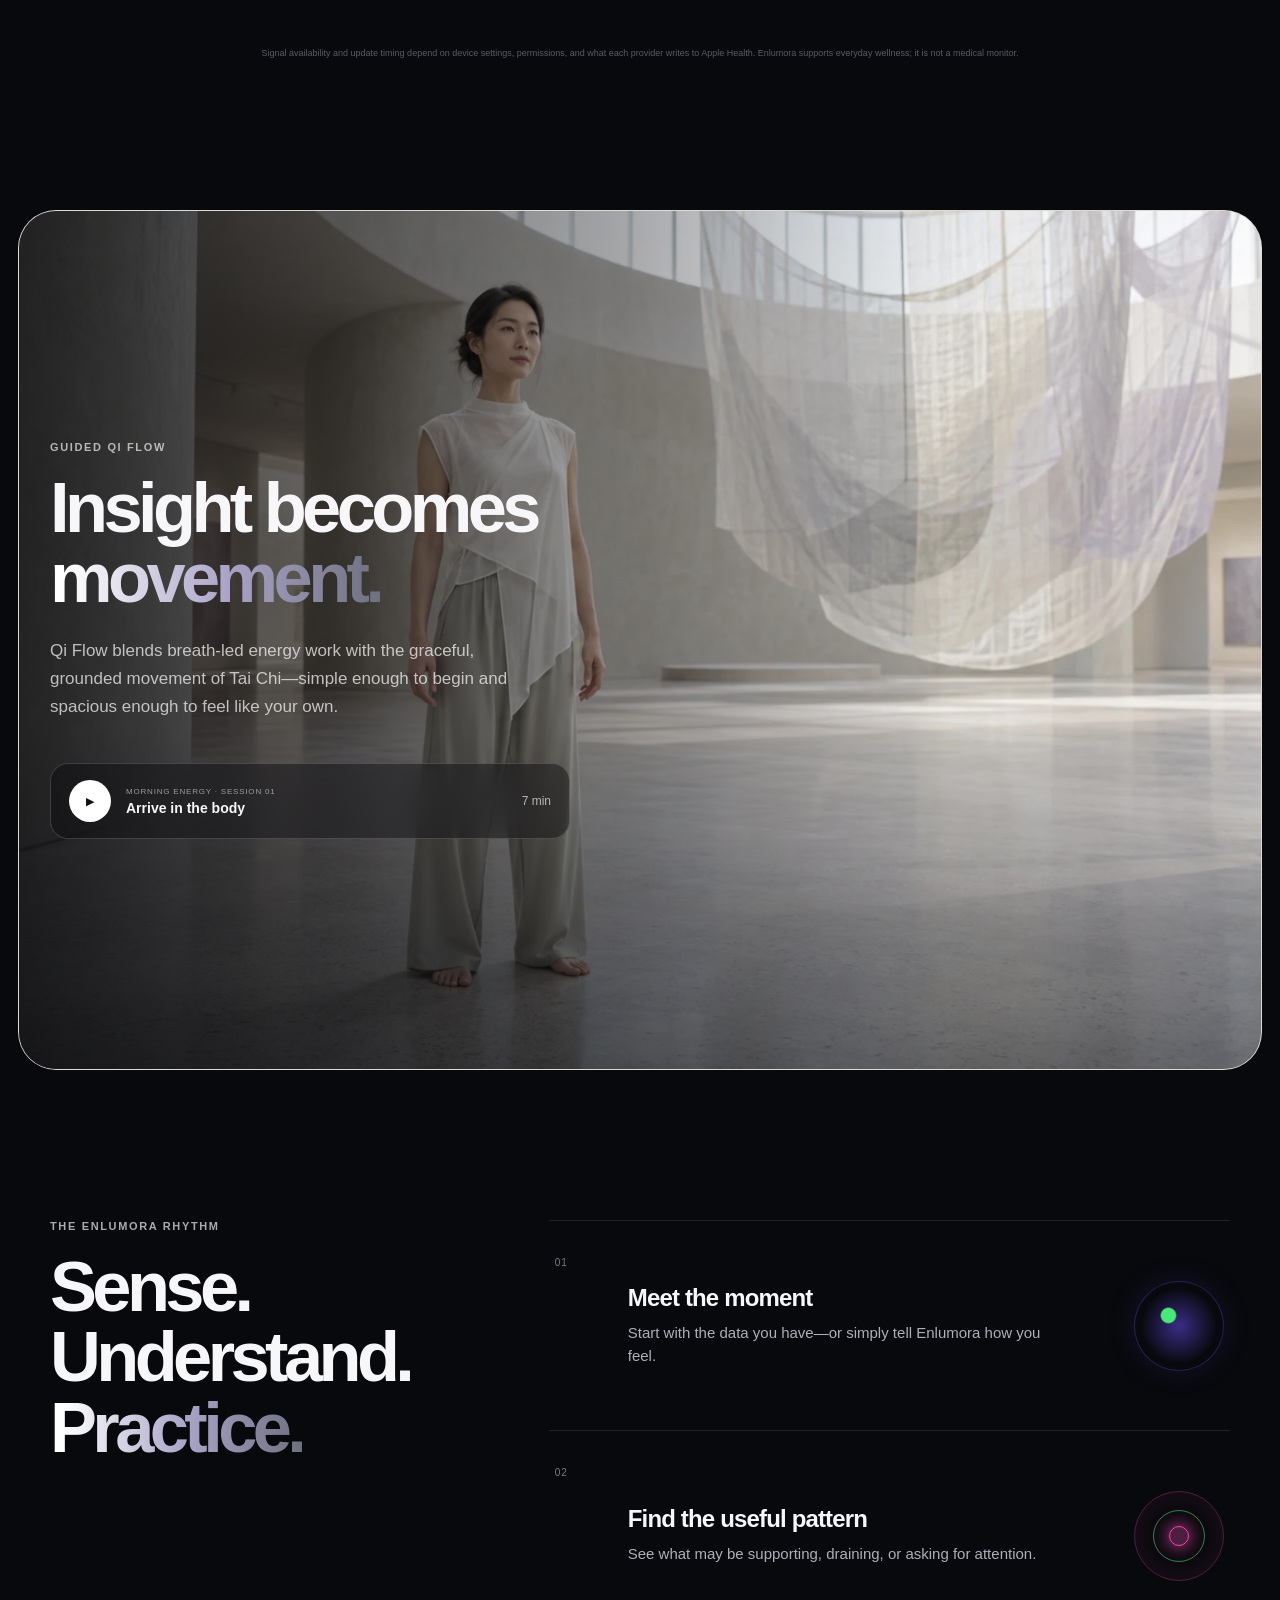
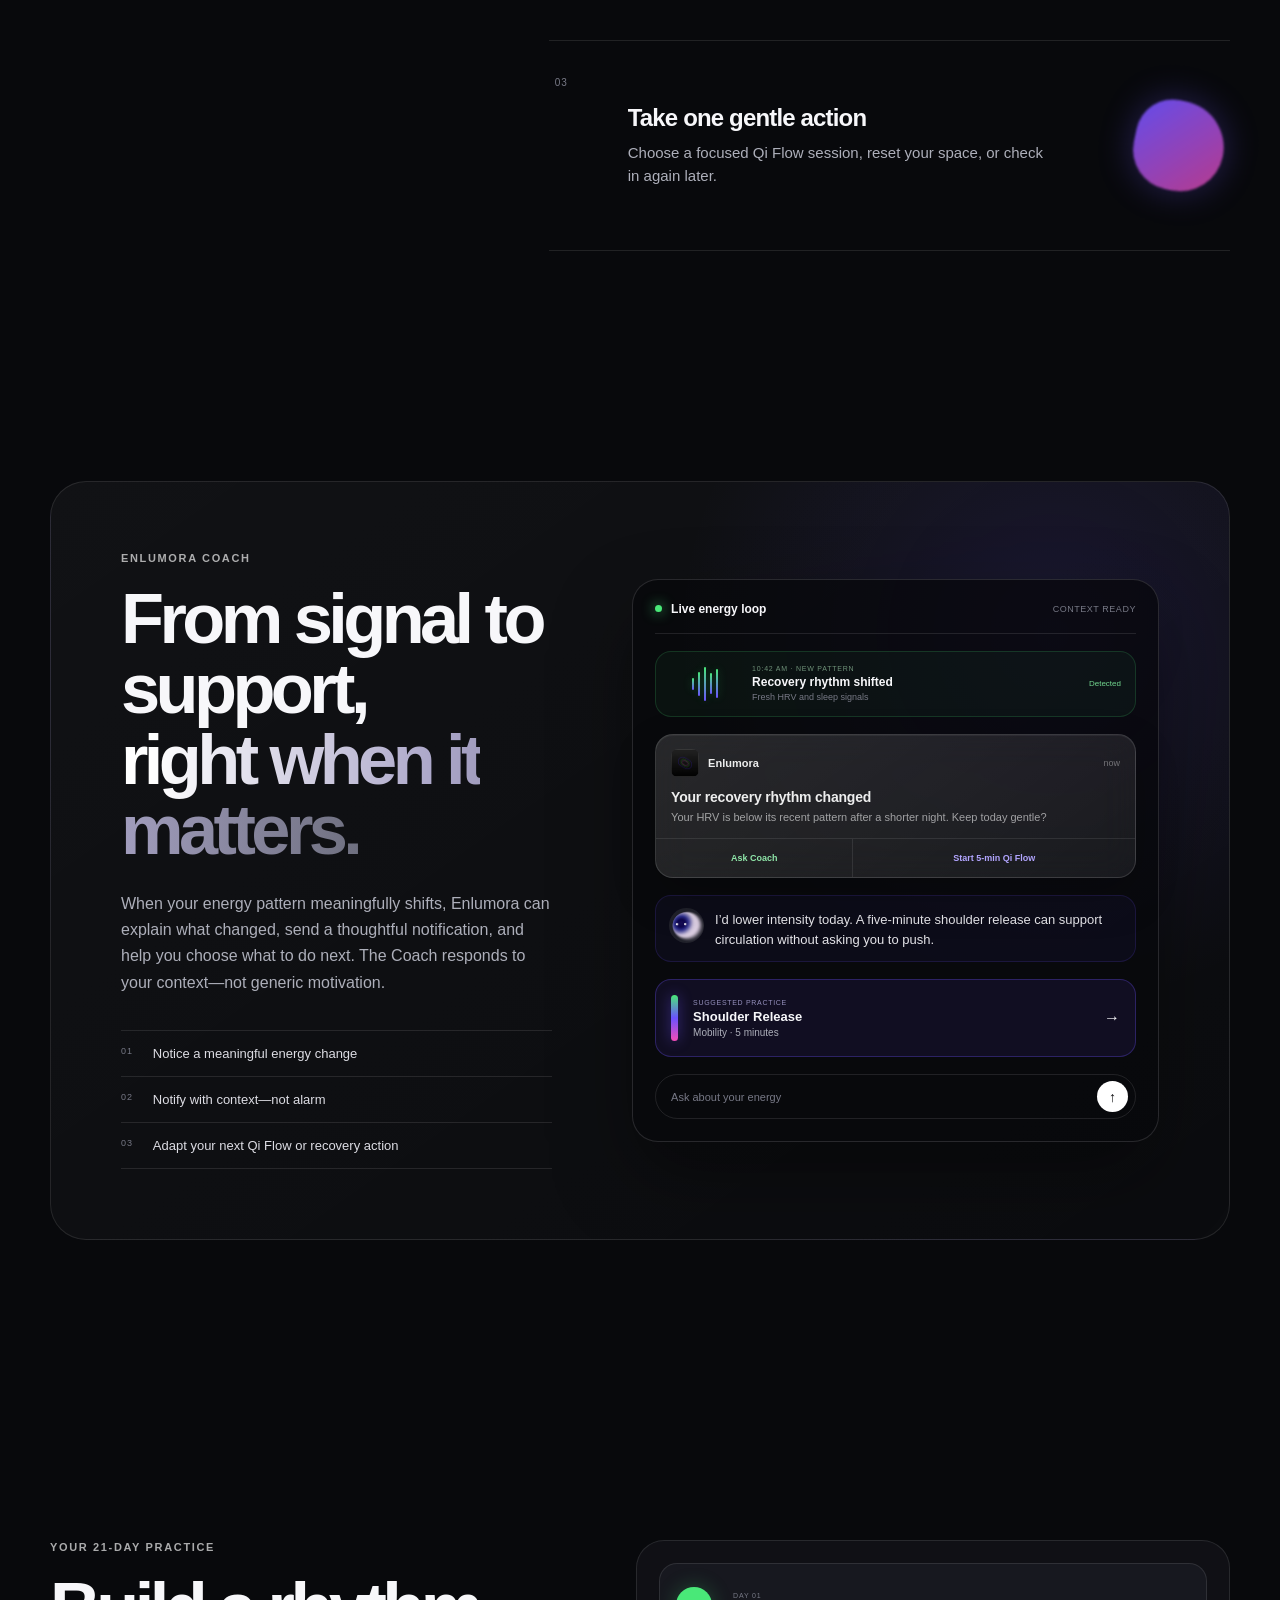
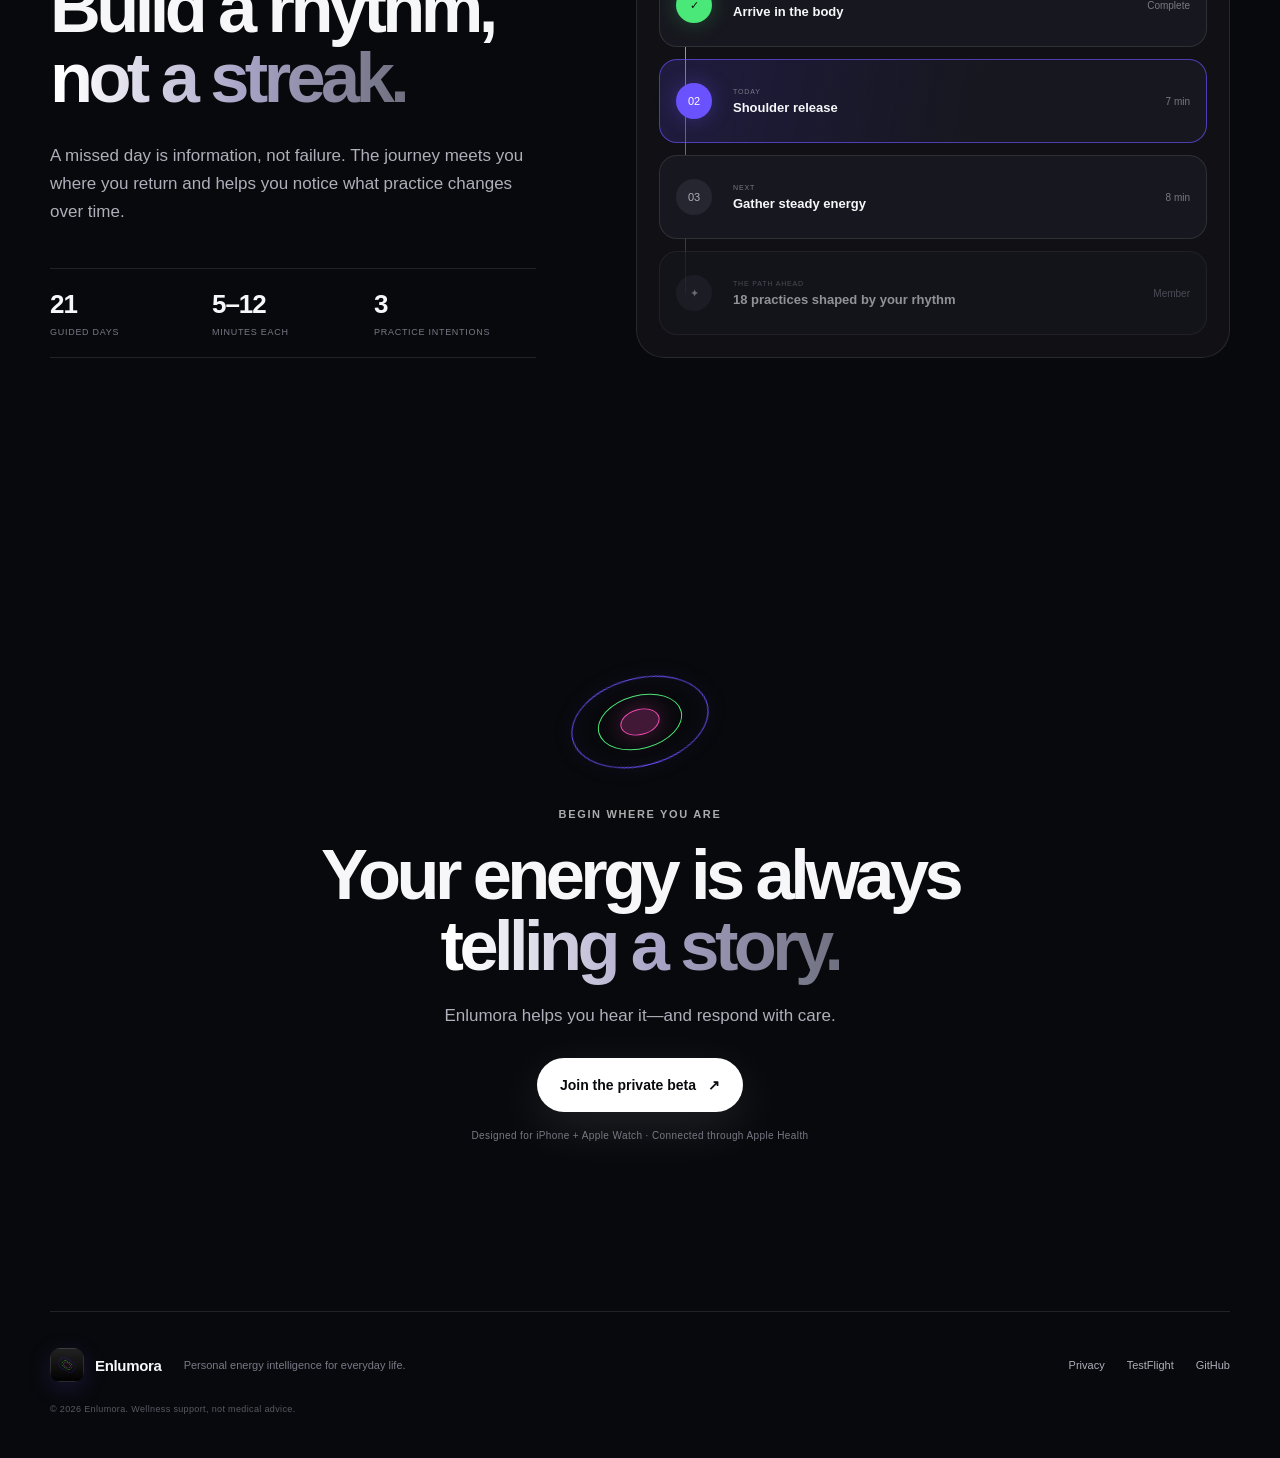
==== commit 02ab1270: "Add connected wearables and energy coaching story" ====
--- a/index.html
+++ b/index.html
@@ -27,6 +27,7 @@
     </a>
     <nav class="desktop-nav" aria-label="Main navigation">
       <a href="#intelligence">Intelligence</a>
+      <a href="#wearables">Wearables</a>
       <a href="#practice">Practice</a>
       <a href="#coach">Coach</a>
       <a href="#journey">Journey</a>
@@ -37,6 +38,7 @@
     </button>
     <div class="mobile-menu" data-mobile-menu>
       <a href="#intelligence">Intelligence</a>
+      <a href="#wearables">Wearables</a>
       <a href="#practice">Practice</a>
       <a href="#coach">Coach</a>
       <a href="#journey">Journey</a>
@@ -62,6 +64,7 @@
           <span><i class="signal-dot signal-dot--pink"></i>Mood</span>
           <span><i class="signal-dot signal-dot--green"></i>Space</span>
         </div>
+        <p class="hero-device-note">Made for iPhone + Apple Watch <span>·</span> Connected through Apple Health</p>
       </div>
 
       <div class="hero-visual reveal reveal--delay" aria-label="Enlumora app preview">
@@ -73,13 +76,24 @@
             <img src="assets/enlumora-app-home.webp" alt="Enlumora energy home screen" width="720" height="1561">
           </div>
         </div>
+        <div class="watch-companion" aria-label="Enlumora Apple Watch companion preview">
+          <div class="watch-hardware" aria-hidden="true">
+            <span class="watch-band watch-band--top"></span>
+            <span class="watch-band watch-band--bottom"></span>
+            <div class="watch-case">
+              <img src="assets/enlumora-watch-ui.png" alt="" width="374" height="446">
+            </div>
+            <i class="watch-crown"></i>
+          </div>
+          <span><i></i> Apple Watch companion</span>
+        </div>
         <div class="floating-chip floating-chip--top">
           <span class="chip-icon">✦</span>
           <span><small>ENERGY COMPASS</small>Gentle reading ready</span>
         </div>
         <div class="floating-chip floating-chip--bottom">
           <span class="chip-pulse"></span>
-          <span><small>BODY + MOOD + SPACE</small>One living pattern</span>
+          <span><small>FRESH HEALTH SIGNALS</small>Energy state updated</span>
         </div>
       </div>
     </section>
@@ -118,6 +132,81 @@
           <span class="card-meta">Camera scan · Spatial memory · Gentle guidance</span>
         </article>
       </div>
+    </section>
+
+    <section class="section wearable-section shell" id="wearables">
+      <div class="section-heading wearable-heading reveal">
+        <p class="eyebrow">Connected signals</p>
+        <h2>Your body changes.<br><span>Enlumora notices.</span></h2>
+        <p>Fresh biometric signals flow through Apple Health and become a clearer view of recovery, rhythm, and readiness. Your wearable adds precision; your own check-in keeps the picture human.</p>
+      </div>
+
+      <div class="wearable-stage reveal">
+        <div class="wearable-visual">
+          <div class="live-badge"><i></i><span><small>SIGNAL STATUS</small>Fresh data available</span></div>
+          <img src="assets/enlumora-wearables-family.png" alt="A smartwatch, screenless recovery band, and smart ring supported by Enlumora" width="1500" height="1000">
+          <div class="device-labels" aria-label="Supported wearable families">
+            <span>Apple Watch</span>
+            <span>WHOOP</span>
+            <span>Oura Ring</span>
+          </div>
+        </div>
+
+        <div class="signal-reader" aria-label="Health signals Enlumora can interpret">
+          <div class="signal-reader__head">
+            <div><small>ENERGY INPUTS</small><strong>What Enlumora reads</strong></div>
+            <span>Apple Health</span>
+          </div>
+          <div class="biometric-list">
+            <article>
+              <span class="biometric-index">01</span>
+              <div><h3>Heart &amp; recovery</h3><p>Heart rate, resting heart rate, and HRV against your recent rhythm.</p></div>
+              <em>HR · RHR · HRV</em>
+            </article>
+            <article>
+              <span class="biometric-index">02</span>
+              <div><h3>Sleep &amp; daily rhythm</h3><p>Sleep duration and timing help distinguish depletion from a temporary dip.</p></div>
+              <em>SLEEP</em>
+            </article>
+            <article>
+              <span class="biometric-index">03</span>
+              <div><h3>Movement &amp; load</h3><p>Steps, distance, and active energy add context without rewarding overexertion.</p></div>
+              <em>MOVE</em>
+            </article>
+            <article>
+              <span class="biometric-index">04</span>
+              <div><h3>Freshness &amp; confidence</h3><p>Source and timestamp tell the system how much weight to give each signal.</p></div>
+              <em>LIVE</em>
+            </article>
+          </div>
+          <div class="energy-refresh">
+            <span class="refresh-orb" aria-hidden="true"></span>
+            <div><small>WHEN NEW DATA ARRIVES</small><strong>Your energy state refreshes—and the next action can adapt.</strong></div>
+          </div>
+        </div>
+      </div>
+
+      <div class="compatibility-grid reveal">
+        <article>
+          <div class="compatibility-top"><span class="device-glyph device-glyph--watch" aria-hidden="true"></span><em>Native</em></div>
+          <h3>Apple Watch</h3>
+          <p>The primary companion experience, with fresh Apple Health samples and an energy glance on your wrist.</p>
+          <span class="compatibility-status"><i></i> Apple Health connected</span>
+        </article>
+        <article>
+          <div class="compatibility-top"><span class="device-glyph device-glyph--ring" aria-hidden="true"></span><em>Via Health</em></div>
+          <h3>Oura Ring</h3>
+          <p>Use the sleep, recovery, and activity signals Oura makes available through Apple Health.</p>
+          <span class="compatibility-status"><i></i> Sync permissions required</span>
+        </article>
+        <article>
+          <div class="compatibility-top"><span class="device-glyph device-glyph--band" aria-hidden="true"></span><em>Via Health</em></div>
+          <h3>WHOOP</h3>
+          <p>Bring standard recovery and activity signals into the same Enlumora energy context.</p>
+          <span class="compatibility-status"><i></i> Sync permissions required</span>
+        </article>
+      </div>
+      <p class="wearable-footnote">Signal availability and update timing depend on device settings, permissions, and what each provider writes to Apple Health. Enlumora supports everyday wellness; it is not a medical monitor.</p>
     </section>
 
     <section class="practice-section" id="practice">
@@ -167,20 +256,30 @@
       <div class="coach-panel reveal">
         <div class="coach-copy">
           <p class="eyebrow">Enlumora Coach</p>
-          <h2>A coach that knows<br><span>your context.</span></h2>
-          <p>Ask about your energy, choose a practice, reflect after movement, or set a thoughtful reminder. The Coach uses your current state and journey—not generic motivation.</p>
+          <h2>From signal to support,<br><span>right when it matters.</span></h2>
+          <p>When your energy pattern meaningfully shifts, Enlumora can explain what changed, send a thoughtful notification, and help you choose what to do next. The Coach responds to your context—not generic motivation.</p>
           <ul class="coach-features">
-            <li><span>01</span> State-aware guidance</li>
-            <li><span>02</span> Personal practice suggestions</li>
-            <li><span>03</span> Gentle, timely reminders</li>
+            <li><span>01</span> Notice a meaningful energy change</li>
+            <li><span>02</span> Notify with context—not alarm</li>
+            <li><span>03</span> Adapt your next Qi Flow or recovery action</li>
           </ul>
         </div>
-        <div class="coach-demo" aria-label="Enlumora Coach conversation preview">
-          <div class="coach-status"><span></span> Enlumora Coach <small>Context ready</small></div>
-          <div class="message message--user">I feel restless, but I don’t have much energy.</div>
-          <div class="message message--coach">
+        <div class="coach-demo" aria-label="Personalized energy notification and Enlumora Coach response preview">
+          <div class="coach-status"><span></span> Live energy loop <small>Context ready</small></div>
+          <div class="coach-trigger">
+            <span class="trigger-wave" aria-hidden="true"><i></i><i></i><i></i><i></i><i></i></span>
+            <div><small>10:42 AM · NEW PATTERN</small><strong>Recovery rhythm shifted</strong><p>Fresh HRV and sleep signals</p></div>
+            <em>Detected</em>
+          </div>
+          <div class="notification-preview">
+            <div class="notification-head"><img src="assets/app-icon.webp" alt="" width="30" height="30"><strong>Enlumora</strong><span>now</span></div>
+            <h3>Your recovery rhythm changed</h3>
+            <p>Your HRV is below its recent pattern after a shorter night. Keep today gentle?</p>
+            <div class="notification-actions"><span>Ask Coach</span><span>Start 5-min Qi Flow</span></div>
+          </div>
+          <div class="message message--coach message--coach-context">
             <img src="assets/coach.webp" alt="" width="42" height="42">
-            <p>Let’s avoid pushing. A five-minute shoulder release can give the restlessness somewhere to go.</p>
+            <p>I’d lower intensity today. A five-minute shoulder release can support circulation without asking you to push.</p>
           </div>
           <div class="suggestion-card">
             <span class="suggestion-mark"></span>
@@ -220,7 +319,7 @@
       <h2>Your energy is always<br><span>telling a story.</span></h2>
       <p>Enlumora helps you hear it—and respond with care.</p>
       <a class="button button--primary" href="https://testflight.apple.com/join/pq1HumvR" target="_blank" rel="noreferrer">Join the private beta <span>↗</span></a>
-      <small>Designed for iPhone · Apple Watch support in development</small>
+      <small>Designed for iPhone + Apple Watch · Connected through Apple Health</small>
     </section>
   </main>
 
--- a/styles.css
+++ b/styles.css
@@ -77,7 +77,7 @@
 .brand img { border-radius: 10px; box-shadow: 0 6px 25px rgba(107, 82, 255, .18); }
 .brand span { font-size: 18px; }
 
-.desktop-nav { display: flex; align-items: center; gap: 32px; margin-left: auto; margin-right: 34px; }
+.desktop-nav { display: flex; align-items: center; gap: 26px; margin-left: auto; margin-right: 30px; }
 .desktop-nav a { color: var(--muted); font-size: 13px; transition: color .2s; }
 .desktop-nav a:hover { color: white; }
 
@@ -215,6 +215,8 @@
 .signal-dot--purple { background: var(--purple); box-shadow: 0 0 12px var(--purple); }
 .signal-dot--pink { background: var(--pink); box-shadow: 0 0 12px var(--pink); }
 .signal-dot--green { background: var(--green); box-shadow: 0 0 12px var(--green); }
+.hero-device-note { margin: 18px 0 0; color: #696b76; font-size: 10px; letter-spacing: .045em; }
+.hero-device-note span { margin-inline: 7px; color: rgba(73,232,120,.65); }
 
 .hero-visual { position: relative; min-height: 690px; display: grid; place-items: center; }
 .hero-visual::before {
@@ -229,6 +231,45 @@
 .phone-frame { position: relative; padding: 10px; overflow: hidden; border: 1px solid rgba(255,255,255,.28); border-radius: 54px; background: linear-gradient(145deg, #3a3b42, #101116 20%, #0b0c0f 80%, #444650); box-shadow: inset 0 0 0 2px #07080a, inset 0 0 0 5px rgba(255,255,255,.04); }
 .phone-frame img { width: 100%; height: auto; border-radius: 45px; }
 .phone-speaker { position: absolute; z-index: 2; top: 21px; left: 50%; width: 92px; height: 25px; transform: translateX(-50%); border-radius: 20px; background: #050608; }
+
+.watch-companion {
+  position: absolute;
+  z-index: 4;
+  bottom: 4%;
+  left: 4%;
+  width: 174px;
+  transform: rotate(-10deg);
+  filter: drop-shadow(0 32px 32px rgba(0,0,0,.62));
+}
+.watch-companion::before { content: ""; position: absolute; inset: 19% 9%; border-radius: 50%; background: rgba(73,232,120,.13); filter: blur(28px); }
+.watch-hardware { position: relative; z-index: 1; padding-block: 29px; }
+.watch-band { position: absolute; z-index: 0; left: 50%; width: 63%; height: 62px; transform: translateX(-50%); border-inline: 1px solid rgba(255,255,255,.08); background: linear-gradient(90deg, #111218, #2a2b32 47%, #111218); }
+.watch-band--top { top: -21px; border-radius: 24px 24px 8px 8px; }
+.watch-band--bottom { bottom: -21px; border-radius: 8px 8px 24px 24px; }
+.watch-case { position: relative; z-index: 2; padding: 7px; overflow: hidden; border: 1px solid rgba(255,255,255,.3); border-radius: 39px; background: linear-gradient(145deg, #4b4d54, #111218 22%, #07080b 76%, #3c3e45); box-shadow: inset 0 0 0 2px #08090c, inset 0 0 0 4px rgba(255,255,255,.035), 0 20px 35px rgba(0,0,0,.45); }
+.watch-case img { position: relative; z-index: 1; width: 100%; height: auto; border-radius: 32px; }
+.watch-crown { position: absolute; z-index: 1; top: 40%; right: -8px; width: 9px; height: 25px; border: 1px solid rgba(255,255,255,.22); border-radius: 4px; background: #22242a; box-shadow: 2px 0 7px rgba(0,0,0,.45); }
+.watch-companion > span {
+  position: absolute;
+  z-index: 2;
+  bottom: -4px;
+  left: 50%;
+  padding: 8px 11px;
+  display: inline-flex;
+  align-items: center;
+  gap: 7px;
+  transform: translateX(-50%) rotate(10deg);
+  white-space: nowrap;
+  border: 1px solid rgba(255,255,255,.12);
+  border-radius: 999px;
+  color: rgba(255,255,255,.72);
+  background: rgba(12,13,17,.82);
+  backdrop-filter: blur(14px);
+  font-size: 8px;
+  letter-spacing: .06em;
+  text-transform: uppercase;
+}
+.watch-companion > span i { width: 6px; height: 6px; border-radius: 50%; background: var(--green); box-shadow: 0 0 10px var(--green); }
 
 .energy-orbit { position: absolute; z-index: 1; border: 1px solid; border-radius: 50%; transform: rotate(-20deg); animation: orbit-drift 8s ease-in-out infinite alternate; }
 .energy-orbit--one { width: 470px; height: 280px; border-color: rgba(107,82,255,.35); box-shadow: 0 0 60px rgba(107,82,255,.09), inset 0 0 70px rgba(107,82,255,.05); }
@@ -253,7 +294,7 @@
 }
 .floating-chip small { display: block; margin-bottom: 4px; color: var(--muted); font-size: 8px; letter-spacing: .11em; }
 .floating-chip--top { top: 18%; right: -1%; }
-.floating-chip--bottom { bottom: 18%; left: -4%; }
+.floating-chip--bottom { right: -2%; bottom: 14%; }
 .chip-icon { width: 34px; height: 34px; display: grid; place-items: center; flex: 0 0 auto; border-radius: 50%; color: var(--green); background: rgba(73,232,120,.11); box-shadow: inset 0 0 18px rgba(73,232,120,.08); }
 .chip-pulse { width: 13px; height: 13px; margin: 10px; flex: 0 0 auto; border-radius: 50%; background: var(--pink); box-shadow: 0 0 0 6px rgba(244,76,183,.12), 0 0 22px var(--pink); }
 
@@ -289,6 +330,90 @@
 .signal-art--space i:nth-child(2) { width: 122px; height: 78px; border: 1px solid rgba(93,222,234,.36); transform: translateY(-18px) perspective(260px) rotateX(60deg) rotateZ(-20deg); }
 .signal-art--space b { width: 74px; height: 74px; border-radius: 50%; background: var(--green); filter: blur(20px); opacity: .8; }
 
+.wearable-section { padding-top: 110px; scroll-margin-top: 80px; }
+.wearable-heading { margin-bottom: 58px; }
+.wearable-stage {
+  min-height: 600px;
+  display: grid;
+  grid-template-columns: 1.08fr .92fr;
+  overflow: hidden;
+  border: 1px solid var(--line);
+  border-radius: 36px;
+  background: linear-gradient(145deg, rgba(255,255,255,.045), rgba(255,255,255,.012));
+  box-shadow: 0 36px 100px rgba(0,0,0,.22);
+}
+.wearable-visual {
+  position: relative;
+  min-height: 600px;
+  display: grid;
+  place-items: center;
+  overflow: hidden;
+  border-right: 1px solid var(--line);
+  background:
+    radial-gradient(circle at 27% 36%, rgba(73,232,120,.12), transparent 30%),
+    radial-gradient(circle at 76% 58%, rgba(107,82,255,.18), transparent 36%),
+    #090a0d;
+}
+.wearable-visual::after { content: ""; position: absolute; inset: 12% 5%; border: 1px solid rgba(255,255,255,.055); border-radius: 50%; transform: rotate(-9deg); }
+.wearable-visual > img { position: relative; z-index: 2; width: 100%; max-width: 100%; height: auto; padding: 64px 18px 72px; object-fit: contain; filter: drop-shadow(0 35px 45px rgba(0,0,0,.46)); }
+.live-badge {
+  position: absolute;
+  z-index: 4;
+  top: 24px;
+  left: 24px;
+  padding: 11px 13px;
+  display: flex;
+  align-items: center;
+  gap: 10px;
+  border: 1px solid rgba(255,255,255,.11);
+  border-radius: 13px;
+  color: #e7e8eb;
+  background: rgba(14,15,20,.72);
+  backdrop-filter: blur(15px);
+  font-size: 10px;
+  font-weight: 650;
+}
+.live-badge > i { width: 8px; height: 8px; flex: 0 0 auto; border-radius: 50%; background: var(--green); box-shadow: 0 0 0 5px rgba(73,232,120,.09), 0 0 18px var(--green); }
+.live-badge small { display: block; margin-bottom: 3px; color: var(--subtle); font-size: 7px; letter-spacing: .11em; }
+.device-labels { position: absolute; z-index: 4; right: 22px; bottom: 22px; left: 22px; display: flex; gap: 7px; }
+.device-labels span { padding: 8px 11px; border: 1px solid rgba(255,255,255,.1); border-radius: 999px; color: rgba(255,255,255,.66); background: rgba(11,12,16,.66); backdrop-filter: blur(12px); font-size: 8px; letter-spacing: .08em; text-transform: uppercase; }
+
+.signal-reader { min-width: 0; padding: 30px 34px 32px; display: flex; flex-direction: column; background: rgba(20,21,27,.54); }
+.signal-reader__head { min-height: 54px; padding-bottom: 18px; display: flex; align-items: center; justify-content: space-between; gap: 20px; border-bottom: 1px solid var(--line); }
+.signal-reader__head div { display: grid; gap: 5px; }
+.signal-reader__head small { color: var(--subtle); font-size: 7px; letter-spacing: .13em; }
+.signal-reader__head strong { font-size: 16px; letter-spacing: -.02em; }
+.signal-reader__head > span { padding: 7px 10px; border-radius: 999px; color: #8eeaaa; background: rgba(73,232,120,.08); font-size: 8px; letter-spacing: .06em; text-transform: uppercase; }
+.biometric-list { display: grid; }
+.biometric-list article { min-height: 94px; padding: 18px 0; display: grid; grid-template-columns: 34px 1fr auto; gap: 10px; align-items: center; border-bottom: 1px solid var(--line); }
+.biometric-index { align-self: start; padding-top: 3px; color: #646672; font-size: 8px; letter-spacing: .1em; }
+.biometric-list h3 { margin: 0 0 6px; font-size: 14px; letter-spacing: -.02em; }
+.biometric-list p { margin: 0; color: var(--muted); font-size: 11px; line-height: 1.45; }
+.biometric-list em { padding: 5px 7px; align-self: start; border: 1px solid rgba(255,255,255,.08); border-radius: 6px; color: #757783; font-size: 7px; font-style: normal; letter-spacing: .08em; }
+.energy-refresh { margin-top: auto; padding: 18px 0 0; display: grid; grid-template-columns: 48px 1fr; gap: 13px; align-items: center; }
+.refresh-orb { width: 46px; height: 46px; border-radius: 50%; background: radial-gradient(circle at 35% 30%, #a4ffbd 0 5%, var(--green) 8%, rgba(107,82,255,.75) 42%, rgba(244,76,183,.35) 66%, transparent 70%); box-shadow: 0 0 24px rgba(73,232,120,.24); }
+.energy-refresh div { display: grid; gap: 5px; }
+.energy-refresh small { color: #7b7d89; font-size: 7px; letter-spacing: .11em; }
+.energy-refresh strong { color: #d7d8de; font-size: 11px; line-height: 1.4; }
+
+.compatibility-grid { margin-top: 18px; display: grid; grid-template-columns: repeat(3, 1fr); gap: 18px; }
+.compatibility-grid article { min-height: 250px; padding: 24px; display: flex; flex-direction: column; border: 1px solid var(--line); border-radius: 24px; background: rgba(255,255,255,.022); }
+.compatibility-top { display: flex; align-items: flex-start; justify-content: space-between; }
+.compatibility-top em { padding: 6px 8px; border-radius: 999px; color: #7e808a; background: rgba(255,255,255,.05); font-size: 7px; font-style: normal; letter-spacing: .09em; text-transform: uppercase; }
+.device-glyph { position: relative; width: 38px; height: 38px; display: block; opacity: .78; }
+.device-glyph--watch { width: 28px; height: 34px; margin-left: 5px; border: 1px solid rgba(73,232,120,.72); border-radius: 9px; box-shadow: inset 0 0 13px rgba(73,232,120,.09); }
+.device-glyph--watch::before, .device-glyph--watch::after { content: ""; position: absolute; left: 7px; width: 12px; height: 8px; border-inline: 1px solid rgba(73,232,120,.45); }
+.device-glyph--watch::before { top: -9px; }
+.device-glyph--watch::after { bottom: -9px; }
+.device-glyph--ring { border: 6px solid rgba(107,82,255,.72); border-radius: 50%; box-shadow: 0 0 18px rgba(107,82,255,.2), inset 0 0 10px rgba(107,82,255,.2); }
+.device-glyph--band { width: 15px; height: 38px; margin-left: 11px; border: 2px solid rgba(244,76,183,.64); border-radius: 999px; transform: rotate(28deg); }
+.device-glyph--band::after { content: ""; position: absolute; top: 13px; left: -5px; width: 21px; height: 9px; border-radius: 4px; background: #4f3047; box-shadow: 0 0 12px rgba(244,76,183,.2); }
+.compatibility-grid h3 { margin: 24px 0 10px; font-size: 22px; letter-spacing: -.035em; }
+.compatibility-grid p { margin: 0 0 24px; color: var(--muted); font-size: 13px; line-height: 1.55; }
+.compatibility-status { margin-top: auto; padding-top: 15px; display: flex; align-items: center; gap: 8px; border-top: 1px solid var(--line); color: #7d7f8b; font-size: 9px; }
+.compatibility-status i { width: 6px; height: 6px; border-radius: 50%; background: var(--green); box-shadow: 0 0 9px rgba(73,232,120,.75); }
+.wearable-footnote { max-width: 790px; margin: 20px auto 0; color: #595b66; font-size: 9px; line-height: 1.6; text-align: center; }
+
 .practice-section { padding: 0 18px; }
 .practice-media { position: relative; width: 100%; height: min(80vw, 860px); min-height: 650px; overflow: hidden; border: 1px solid var(--line); border-radius: 38px; background: #d9d5ce; }
 .practice-media video { width: 100%; height: 100%; object-fit: cover; }
@@ -328,11 +453,35 @@
 .coach-status { display: flex; align-items: center; gap: 9px; padding-bottom: 17px; border-bottom: 1px solid var(--line); font-size: 12px; font-weight: 650; }
 .coach-status > span { width: 7px; height: 7px; border-radius: 50%; background: var(--green); box-shadow: 0 0 13px var(--green); }
 .coach-status small { margin-left: auto; color: var(--subtle); font-size: 9px; font-weight: 500; letter-spacing: .06em; text-transform: uppercase; }
+.coach-trigger { padding: 13px 14px; display: grid; grid-template-columns: 70px 1fr auto; gap: 12px; align-items: center; border: 1px solid rgba(73,232,120,.17); border-radius: 16px; background: rgba(73,232,120,.045); }
+.trigger-wave { height: 38px; display: flex; align-items: center; justify-content: center; gap: 4px; }
+.trigger-wave i { width: 2px; border-radius: 3px; background: linear-gradient(var(--green), var(--purple)); box-shadow: 0 0 8px rgba(73,232,120,.28); }
+.trigger-wave i:nth-child(1) { height: 12px; }
+.trigger-wave i:nth-child(2) { height: 24px; }
+.trigger-wave i:nth-child(3) { height: 34px; }
+.trigger-wave i:nth-child(4) { height: 21px; }
+.trigger-wave i:nth-child(5) { height: 29px; }
+.coach-trigger div { display: grid; gap: 3px; }
+.coach-trigger small { color: #6f9279; font-size: 7px; letter-spacing: .11em; }
+.coach-trigger strong { font-size: 12px; }
+.coach-trigger p { margin: 0; color: var(--subtle); font-size: 9px; }
+.coach-trigger em { color: #73d790; font-size: 8px; font-style: normal; }
+.notification-preview { padding: 14px 15px 0; overflow: hidden; border: 1px solid rgba(255,255,255,.13); border-radius: 18px; color: rgba(255,255,255,.92); background: linear-gradient(145deg, rgba(255,255,255,.13), rgba(255,255,255,.065)); box-shadow: 0 18px 45px rgba(0,0,0,.2), inset 0 1px 0 rgba(255,255,255,.05); backdrop-filter: blur(18px); }
+.notification-head { display: grid; grid-template-columns: 28px 1fr auto; align-items: center; gap: 9px; }
+.notification-head img { width: 28px; height: 28px; border-radius: 7px; }
+.notification-head strong { font-size: 11px; }
+.notification-head span { color: rgba(255,255,255,.38); font-size: 9px; }
+.notification-preview h3 { margin: 12px 0 5px; font-size: 14px; letter-spacing: -.015em; }
+.notification-preview > p { margin: 0 0 13px; color: rgba(255,255,255,.58); font-size: 11px; line-height: 1.42; }
+.notification-actions { margin-inline: -15px; display: grid; grid-template-columns: .82fr 1.18fr; border-top: 1px solid rgba(255,255,255,.09); }
+.notification-actions span { min-height: 38px; display: grid; place-items: center; color: #8fe6a9; font-size: 9px; font-weight: 650; }
+.notification-actions span + span { border-left: 1px solid rgba(255,255,255,.09); color: #b2a5ff; }
 .message { max-width: 82%; padding: 13px 15px; border-radius: 17px; color: #e5e5e9; font-size: 13px; line-height: 1.5; }
 .message--user { align-self: flex-end; border-bottom-right-radius: 6px; background: #272832; }
 .message--coach { max-width: 92%; padding: 0; display: flex; gap: 11px; align-items: flex-start; }
 .message--coach img { width: 35px; height: 35px; flex: 0 0 auto; border-radius: 50%; background: #20212a; }
 .message--coach p { margin: 2px 0 0; }
+.message--coach-context { padding: 12px 13px; max-width: 100%; border: 1px solid rgba(107,82,255,.16); border-radius: 16px; background: rgba(107,82,255,.05); }
 .suggestion-card { padding: 15px; display: grid; grid-template-columns: 9px 1fr auto; align-items: center; gap: 13px; border: 1px solid rgba(107,82,255,.3); border-radius: 16px; background: rgba(107,82,255,.09); }
 .suggestion-mark { width: 7px; height: 46px; border-radius: 5px; background: linear-gradient(var(--green), var(--purple), var(--pink)); box-shadow: 0 0 14px rgba(107,82,255,.45); }
 .suggestion-card div { display: grid; gap: 3px; }
@@ -394,15 +543,20 @@
   .desktop-nav { display: none; }
   .hero { grid-template-columns: 1fr 1fr; gap: 25px; }
   .phone { width: 285px; }
+  .watch-companion { left: 0; width: 158px; }
   .floating-chip { display: none; }
   .energy-orbit--one { width: 390px; }
   .energy-orbit--two { width: 460px; }
   .section-heading { grid-template-columns: 1fr; gap: 26px; }
   .signal-card { min-height: 440px; padding: 22px; }
   .signal-art { height: 210px; }
+  .wearable-stage { grid-template-columns: 1fr; }
+  .wearable-visual { min-height: 470px; border-right: 0; border-bottom: 1px solid var(--line); }
+  .wearable-visual > img { width: min(900px, 100%); }
   .method-section { grid-template-columns: 1fr; gap: 60px; }
   .section-heading--compact { position: static; }
-  .coach-panel { padding: 48px; gap: 45px; }
+  .coach-panel { padding: 48px; grid-template-columns: 1fr; gap: 45px; }
+  .coach-demo { width: min(100%, 720px); }
   .journey-grid { gap: 50px; }
 }
 
@@ -429,6 +583,8 @@
   .signal-row { gap: 16px; }
   .hero-visual { min-height: 570px; }
   .phone { width: 280px; }
+  .watch-companion { bottom: 2%; left: -2%; width: 142px; }
+  .watch-companion > span { bottom: -2px; font-size: 7px; }
   .energy-orbit--one { width: 340px; height: 220px; }
   .energy-orbit--two { width: 410px; height: 280px; }
   .principle-strip { padding-inline: 22px; justify-content: flex-start; gap: 17px; overflow: hidden; white-space: nowrap; }
@@ -439,6 +595,17 @@
   .section-heading > p:last-child { font-size: 16px; }
   .signal-grid { grid-template-columns: 1fr; }
   .signal-card { min-height: 420px; }
+  .wearable-stage { min-height: 0; border-radius: 28px; }
+  .wearable-visual { min-height: 340px; }
+  .wearable-visual > img { width: 100%; padding: 58px 6px 68px; }
+  .live-badge { top: 16px; left: 16px; }
+  .device-labels { right: 14px; bottom: 14px; left: 14px; flex-wrap: wrap; }
+  .device-labels span { padding: 7px 9px; font-size: 7px; }
+  .signal-reader { padding: 24px 20px; }
+  .biometric-list article { grid-template-columns: 30px 1fr; }
+  .biometric-list em { grid-column: 2; width: max-content; margin-top: -3px; }
+  .compatibility-grid { grid-template-columns: 1fr; }
+  .compatibility-grid article { min-height: 230px; }
   .practice-section { padding-inline: 8px; }
   .practice-media { min-height: 740px; border-radius: 28px; }
   .practice-media video { object-position: 42% center; }
@@ -451,6 +618,10 @@
   .coach-panel { padding: 34px 20px 20px; grid-template-columns: 1fr; border-radius: 28px; }
   .coach-copy { padding-inline: 10px; }
   .coach-demo { padding: 17px; }
+  .coach-trigger { grid-template-columns: 54px 1fr; }
+  .coach-trigger em { display: none; }
+  .notification-actions { grid-template-columns: 1fr; }
+  .notification-actions span + span { border-top: 1px solid rgba(255,255,255,.09); border-left: 0; }
   .journey-grid { grid-template-columns: 1fr; }
   .journey-stats { grid-template-columns: repeat(3, 1fr); }
   .journey-stats strong { font-size: 22px; }
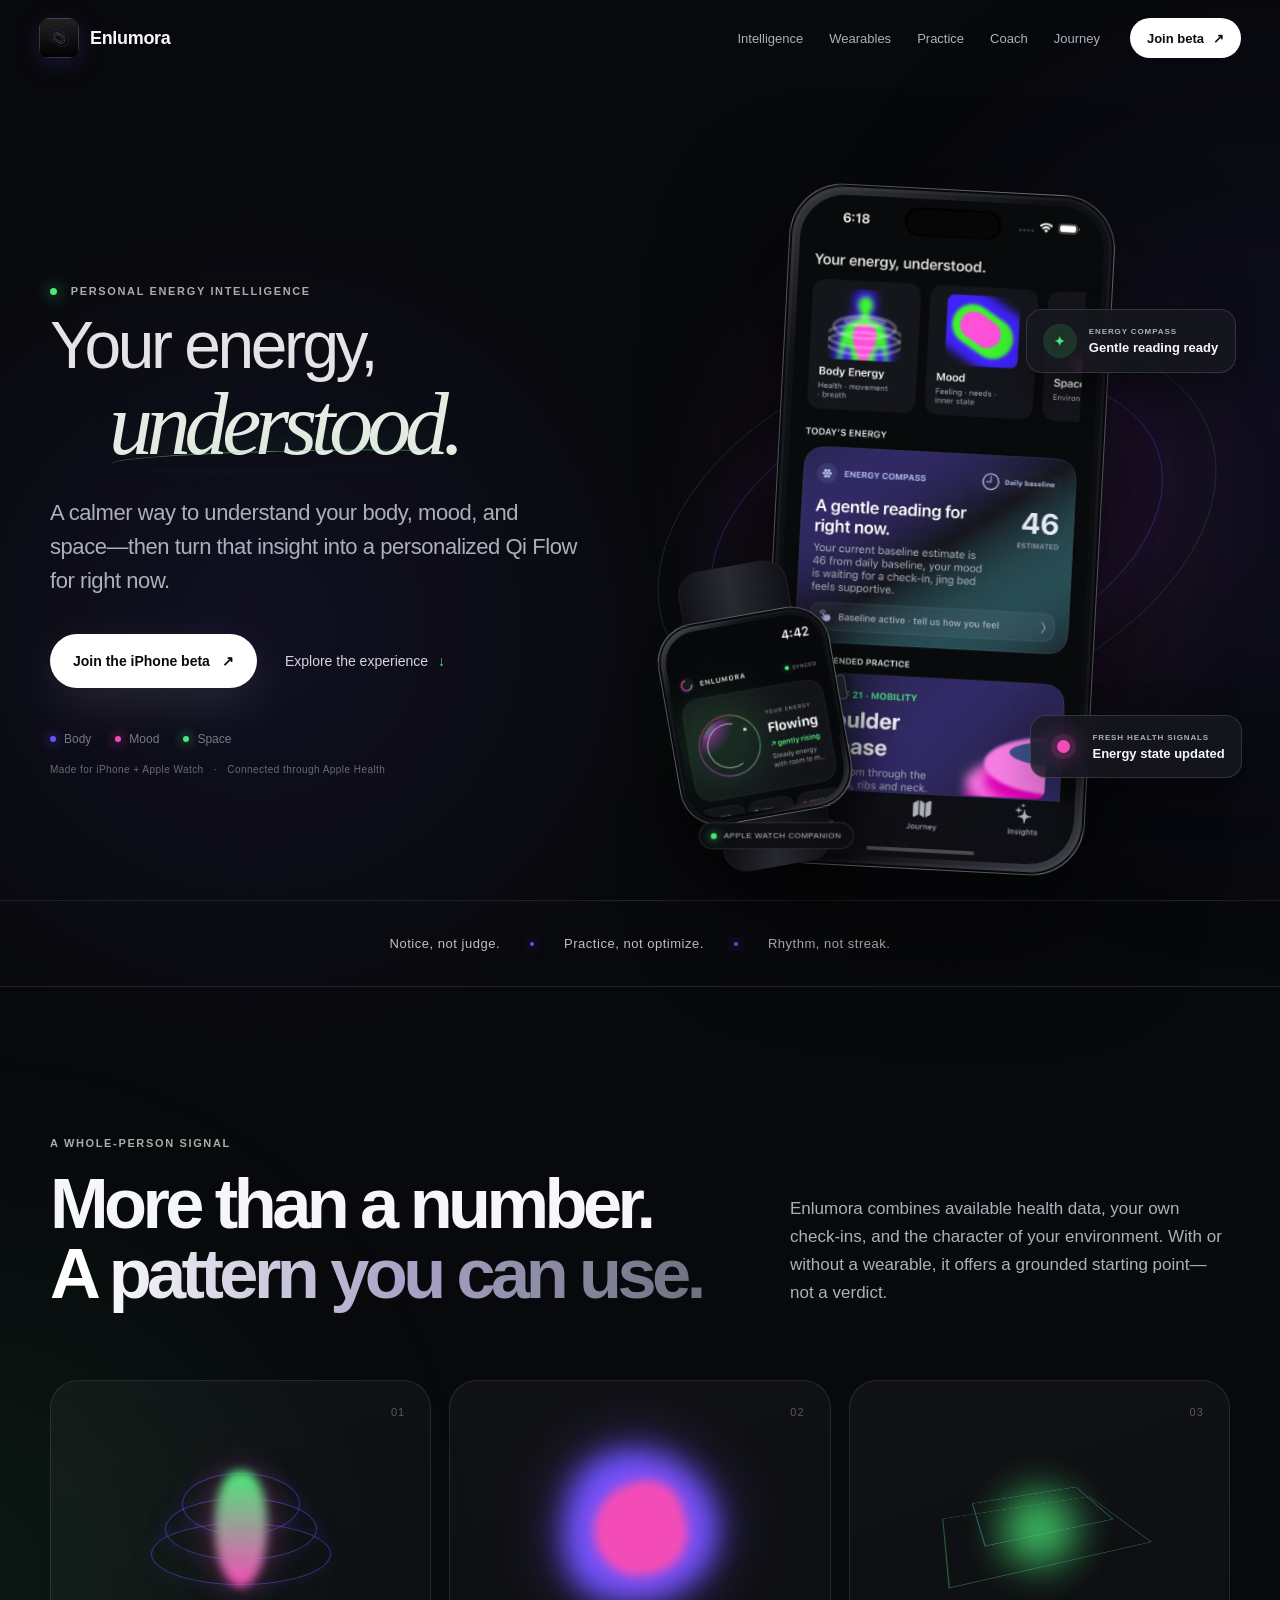
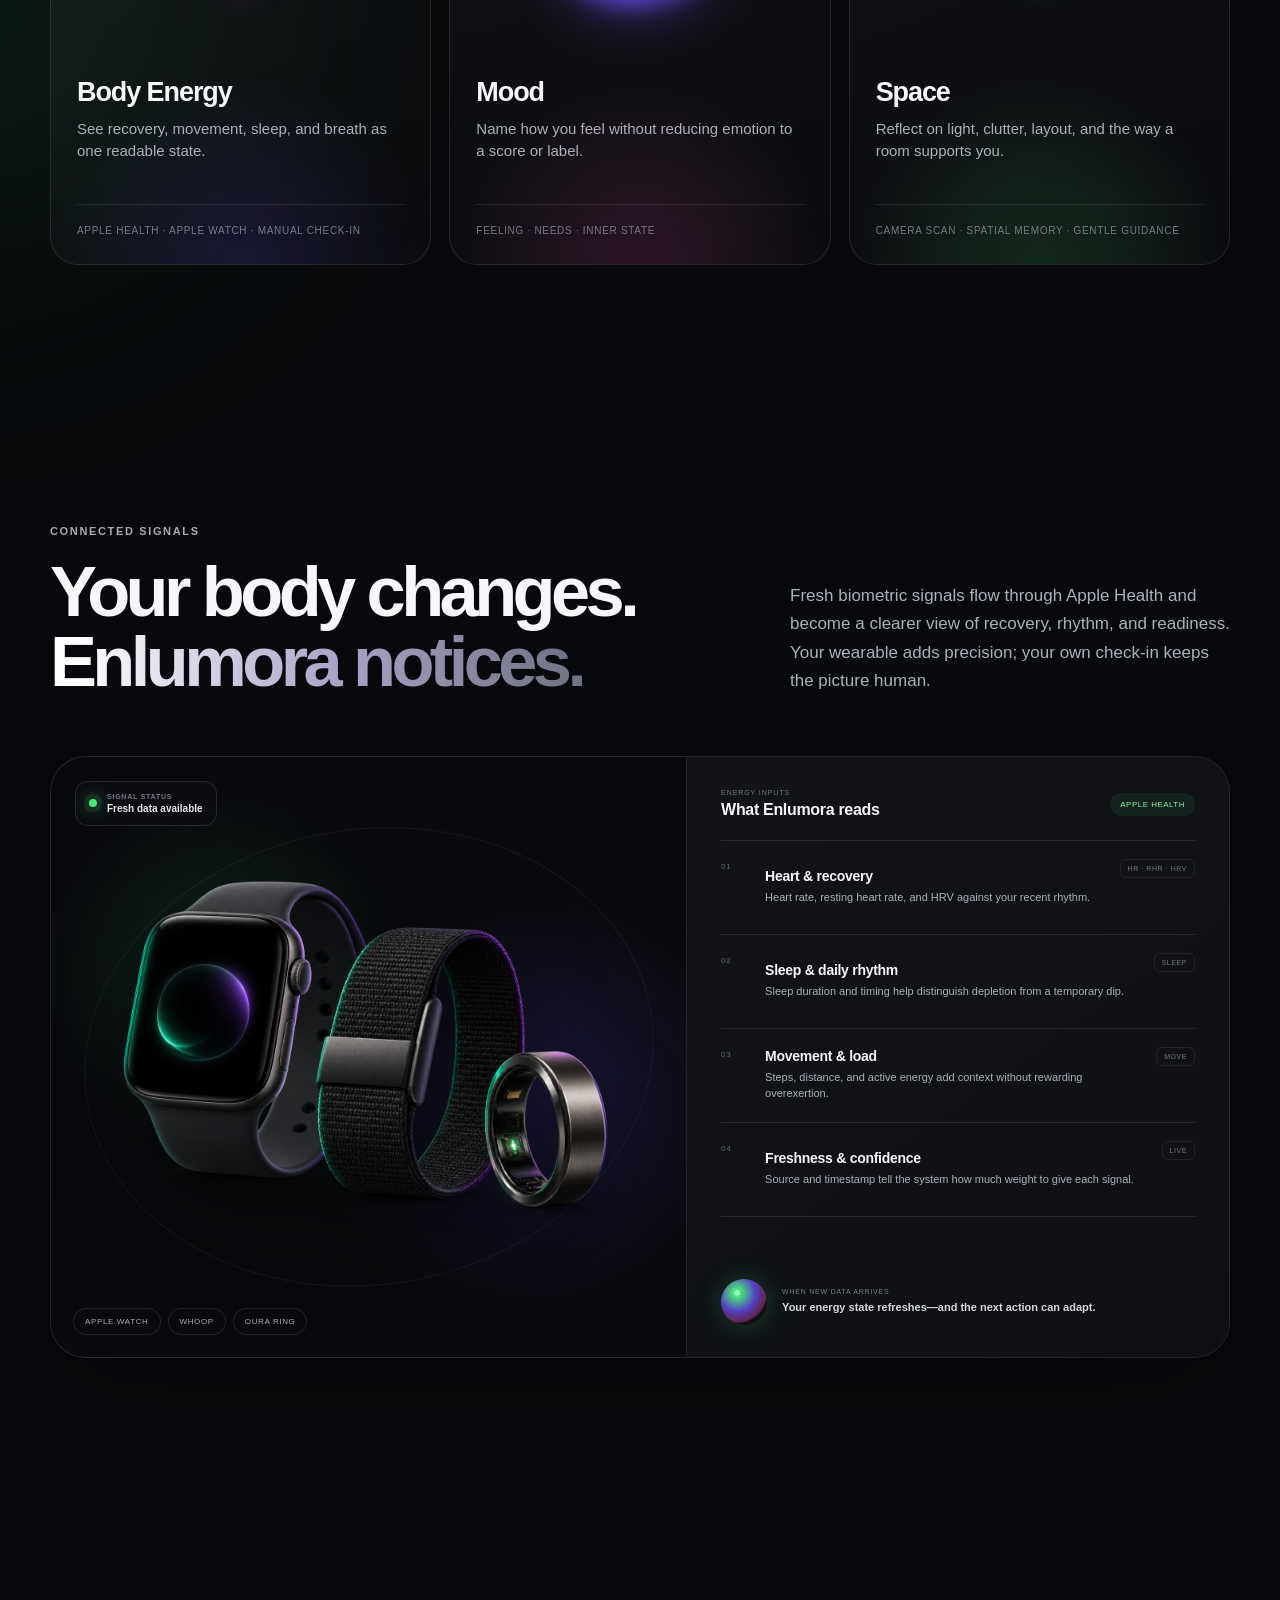
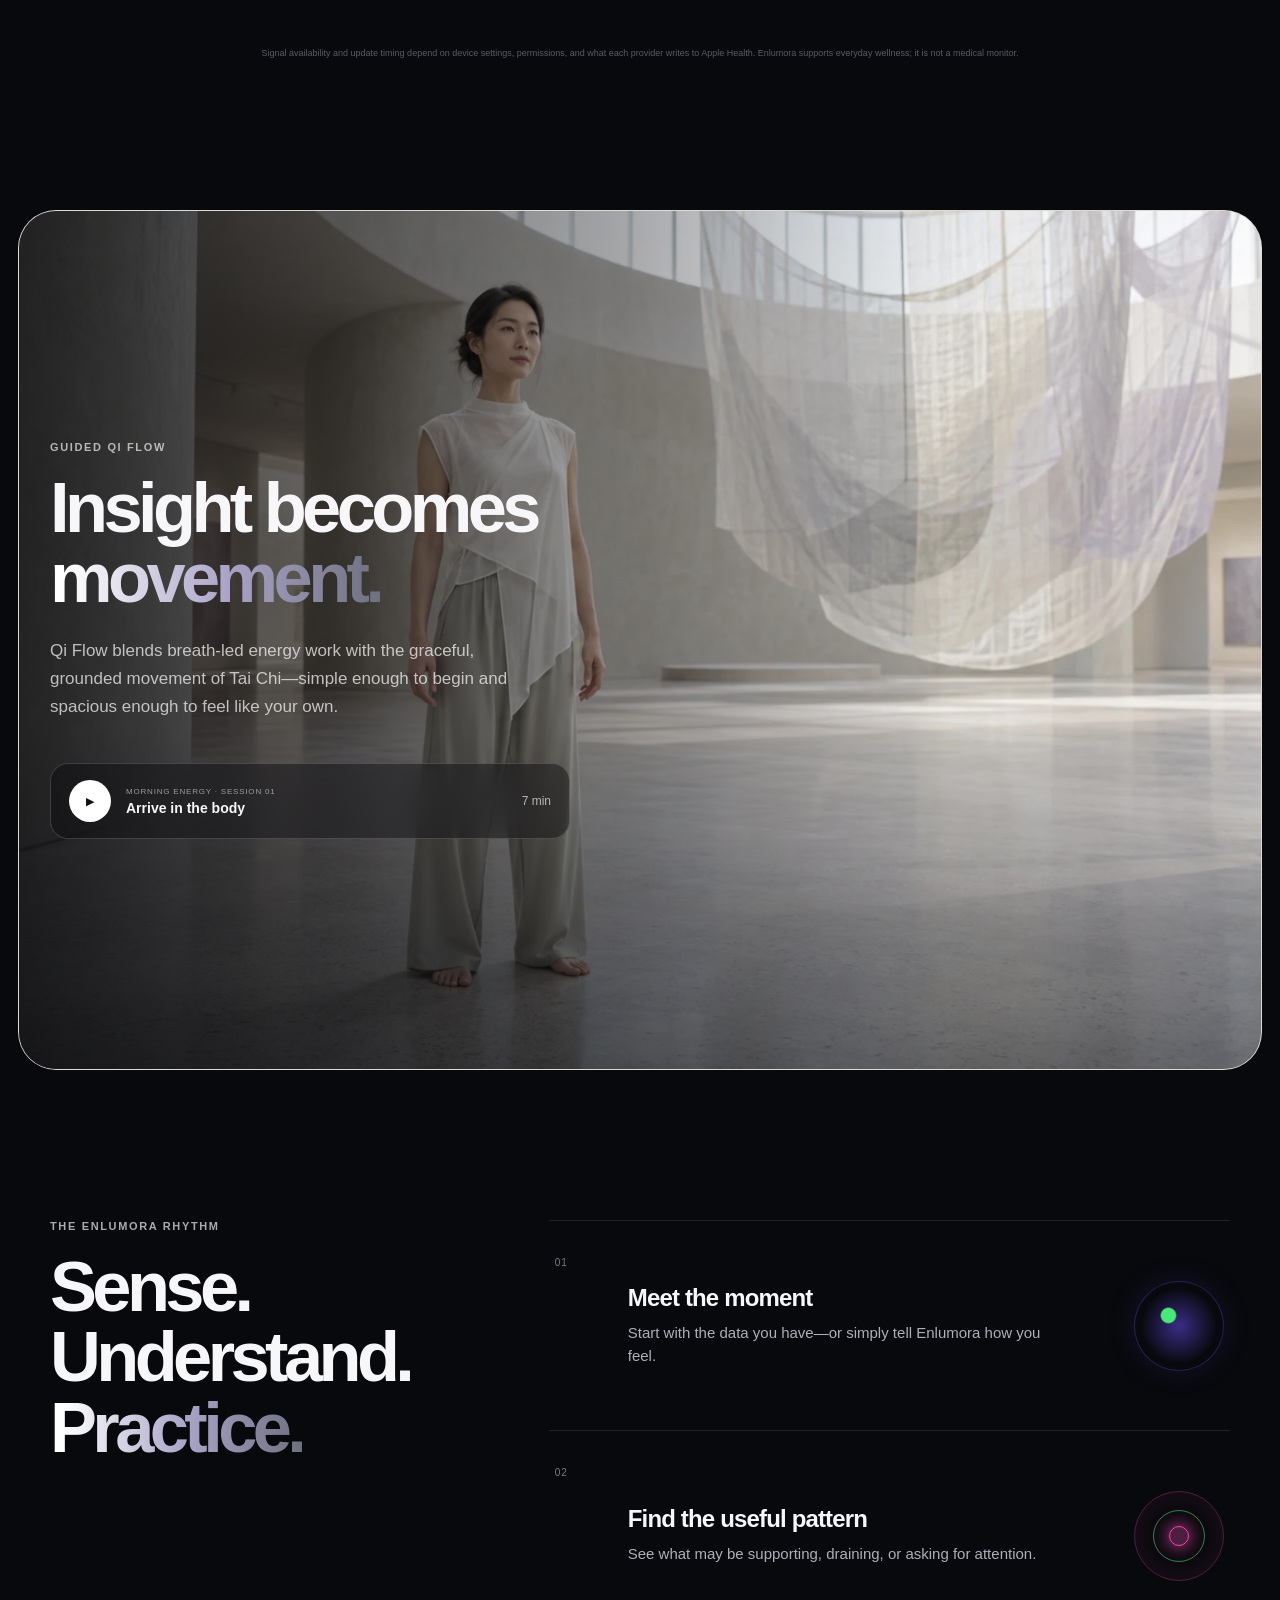
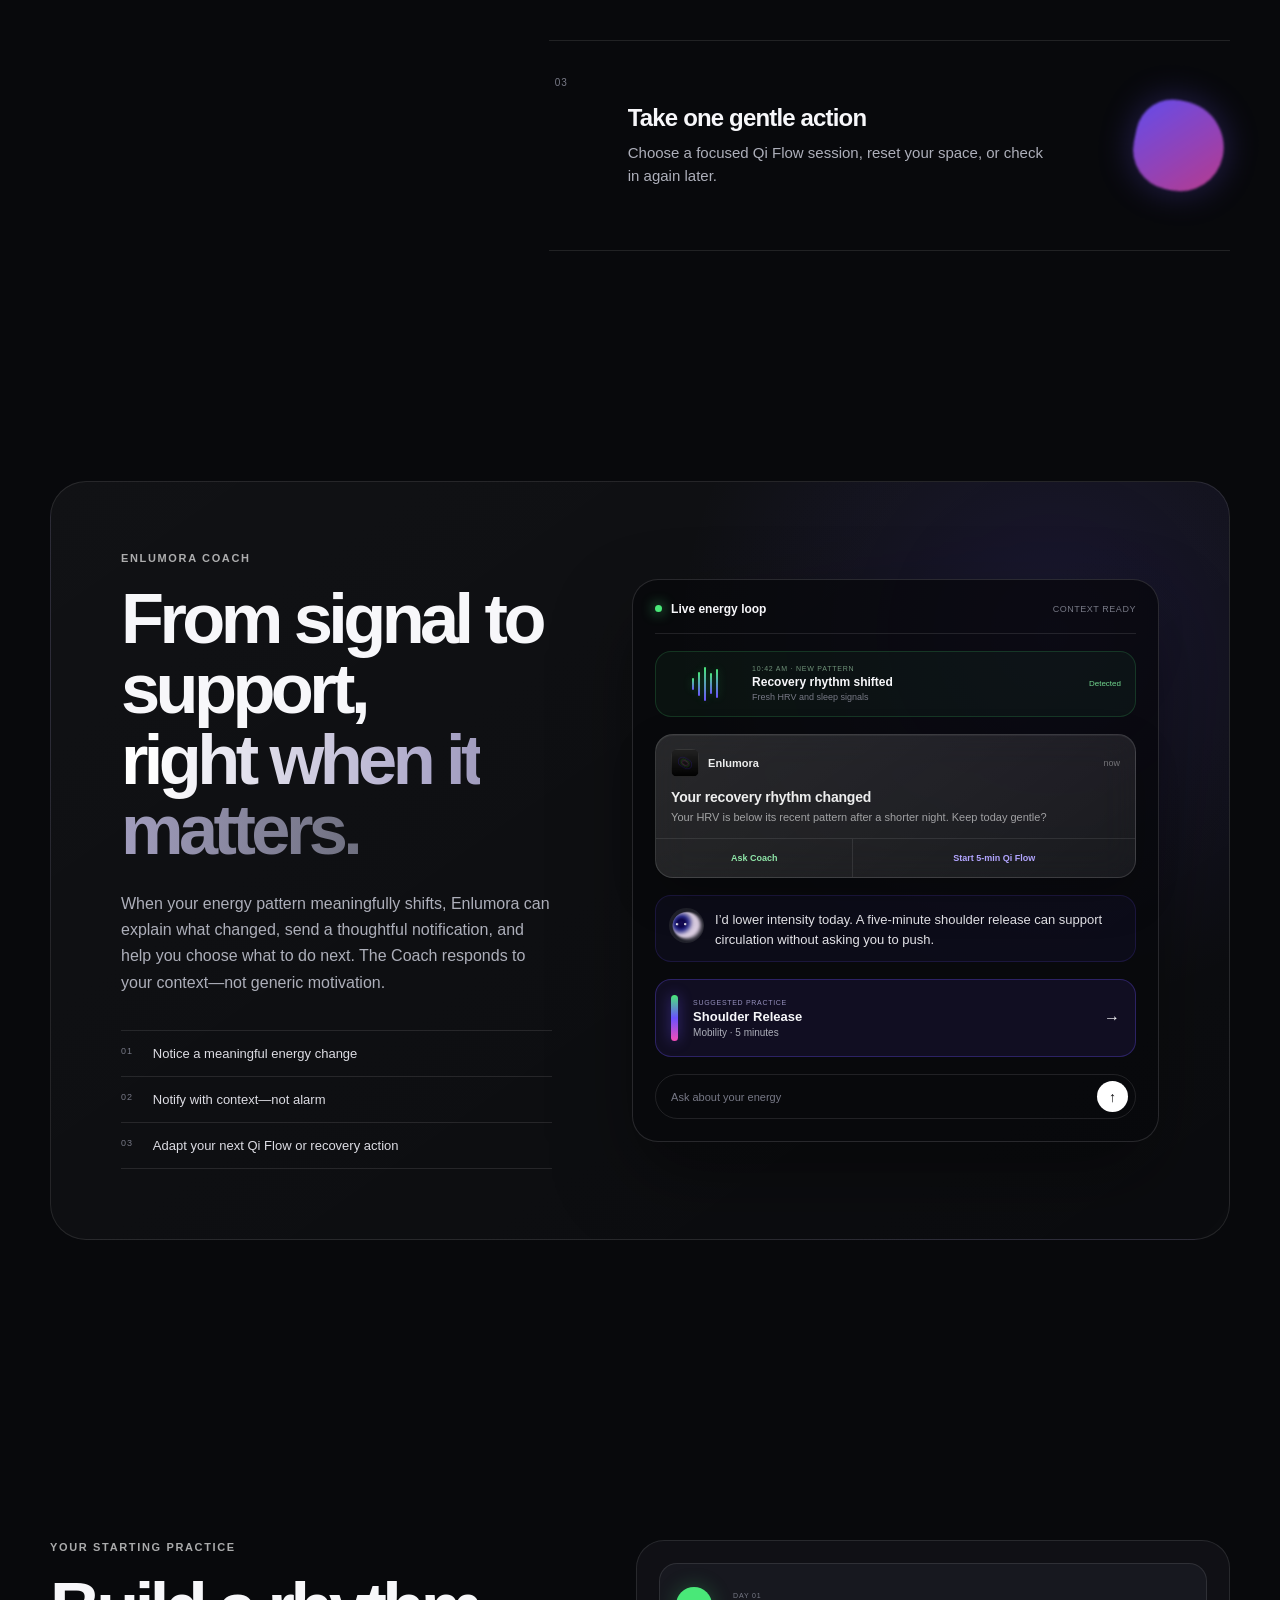
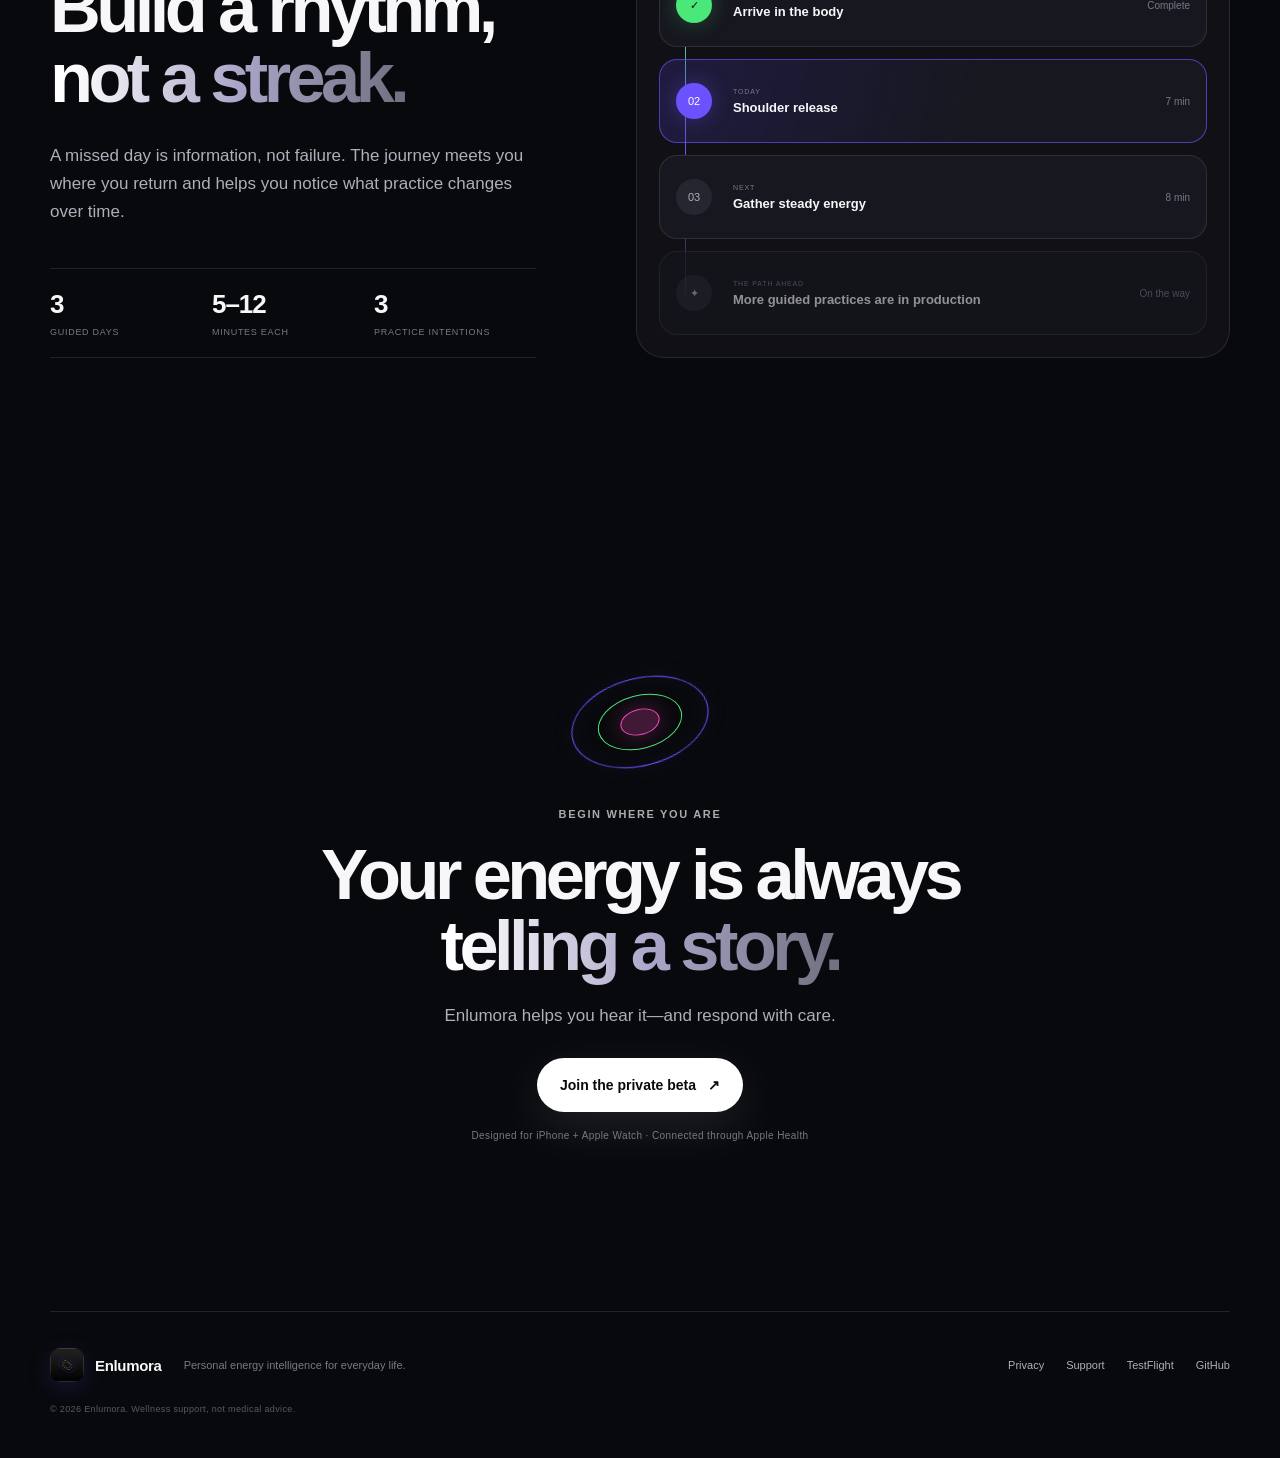
==== commit aaf05674: "Prepare privacy and support pages for launch" ====
--- a/index.html
+++ b/index.html
@@ -294,11 +294,11 @@
     <section class="section shell" id="journey">
       <div class="journey-grid">
         <div class="journey-copy reveal">
-          <p class="eyebrow">Your 21-day practice</p>
+          <p class="eyebrow">Your starting practice</p>
           <h2>Build a rhythm,<br><span>not a streak.</span></h2>
           <p>A missed day is information, not failure. The journey meets you where you return and helps you notice what practice changes over time.</p>
           <div class="journey-stats">
-            <div><strong>21</strong><span>guided days</span></div>
+            <div><strong>3</strong><span>guided days</span></div>
             <div><strong>5–12</strong><span>minutes each</span></div>
             <div><strong>3</strong><span>practice intentions</span></div>
           </div>
@@ -308,7 +308,7 @@
           <div class="path-item path-item--done"><span>✓</span><div><small>DAY 01</small><strong>Arrive in the body</strong></div><em>Complete</em></div>
           <div class="path-item path-item--current"><span>02</span><div><small>TODAY</small><strong>Shoulder release</strong></div><em>7 min</em></div>
           <div class="path-item"><span>03</span><div><small>NEXT</small><strong>Gather steady energy</strong></div><em>8 min</em></div>
-          <div class="path-item path-item--locked"><span>✦</span><div><small>THE PATH AHEAD</small><strong>18 practices shaped by your rhythm</strong></div><em>Member</em></div>
+          <div class="path-item path-item--locked"><span>✦</span><div><small>THE PATH AHEAD</small><strong>More guided practices are in production</strong></div><em>On the way</em></div>
         </div>
       </div>
     </section>
@@ -328,6 +328,7 @@
     <p>Personal energy intelligence for everyday life.</p>
     <div class="footer-links">
       <a href="privacy.html">Privacy</a>
+      <a href="support.html">Support</a>
       <a href="https://testflight.apple.com/join/pq1HumvR" target="_blank" rel="noreferrer">TestFlight</a>
       <a href="https://github.com/artjing/enlumora-site" target="_blank" rel="noreferrer">GitHub</a>
     </div>
